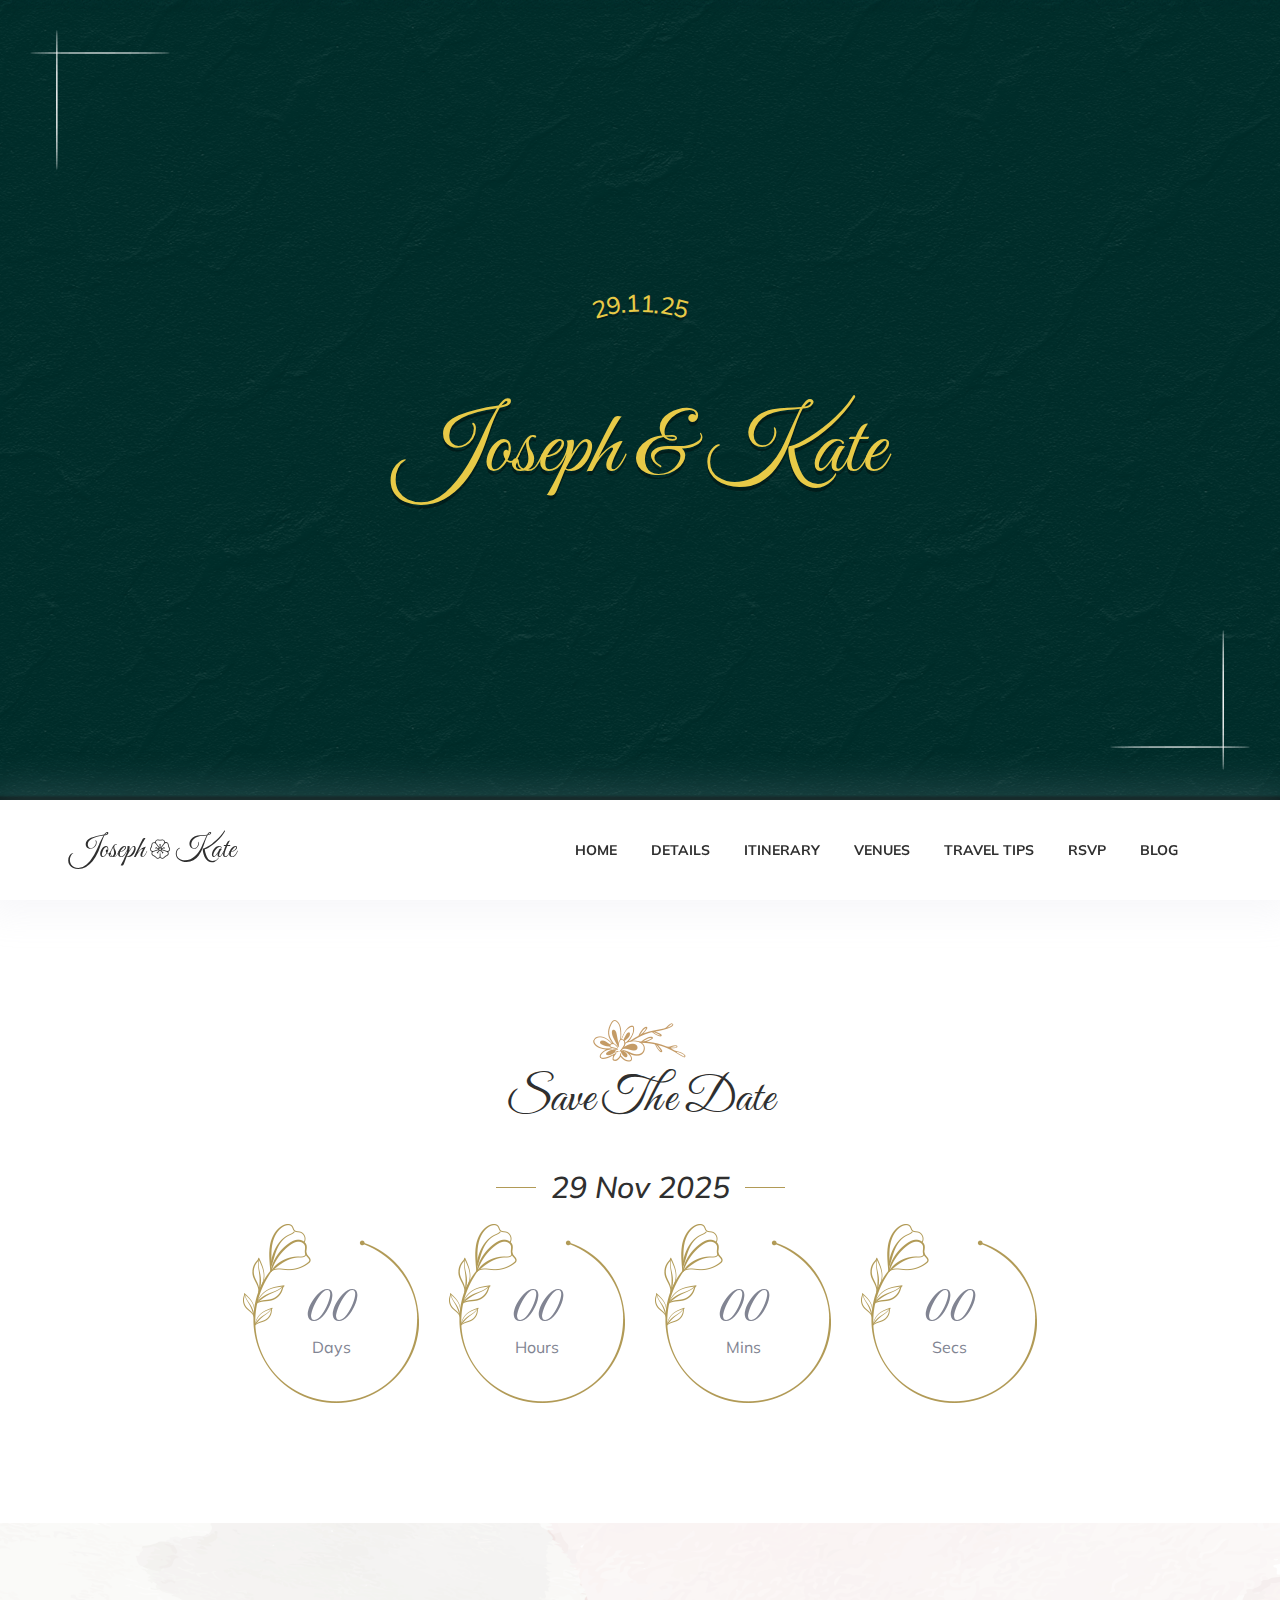
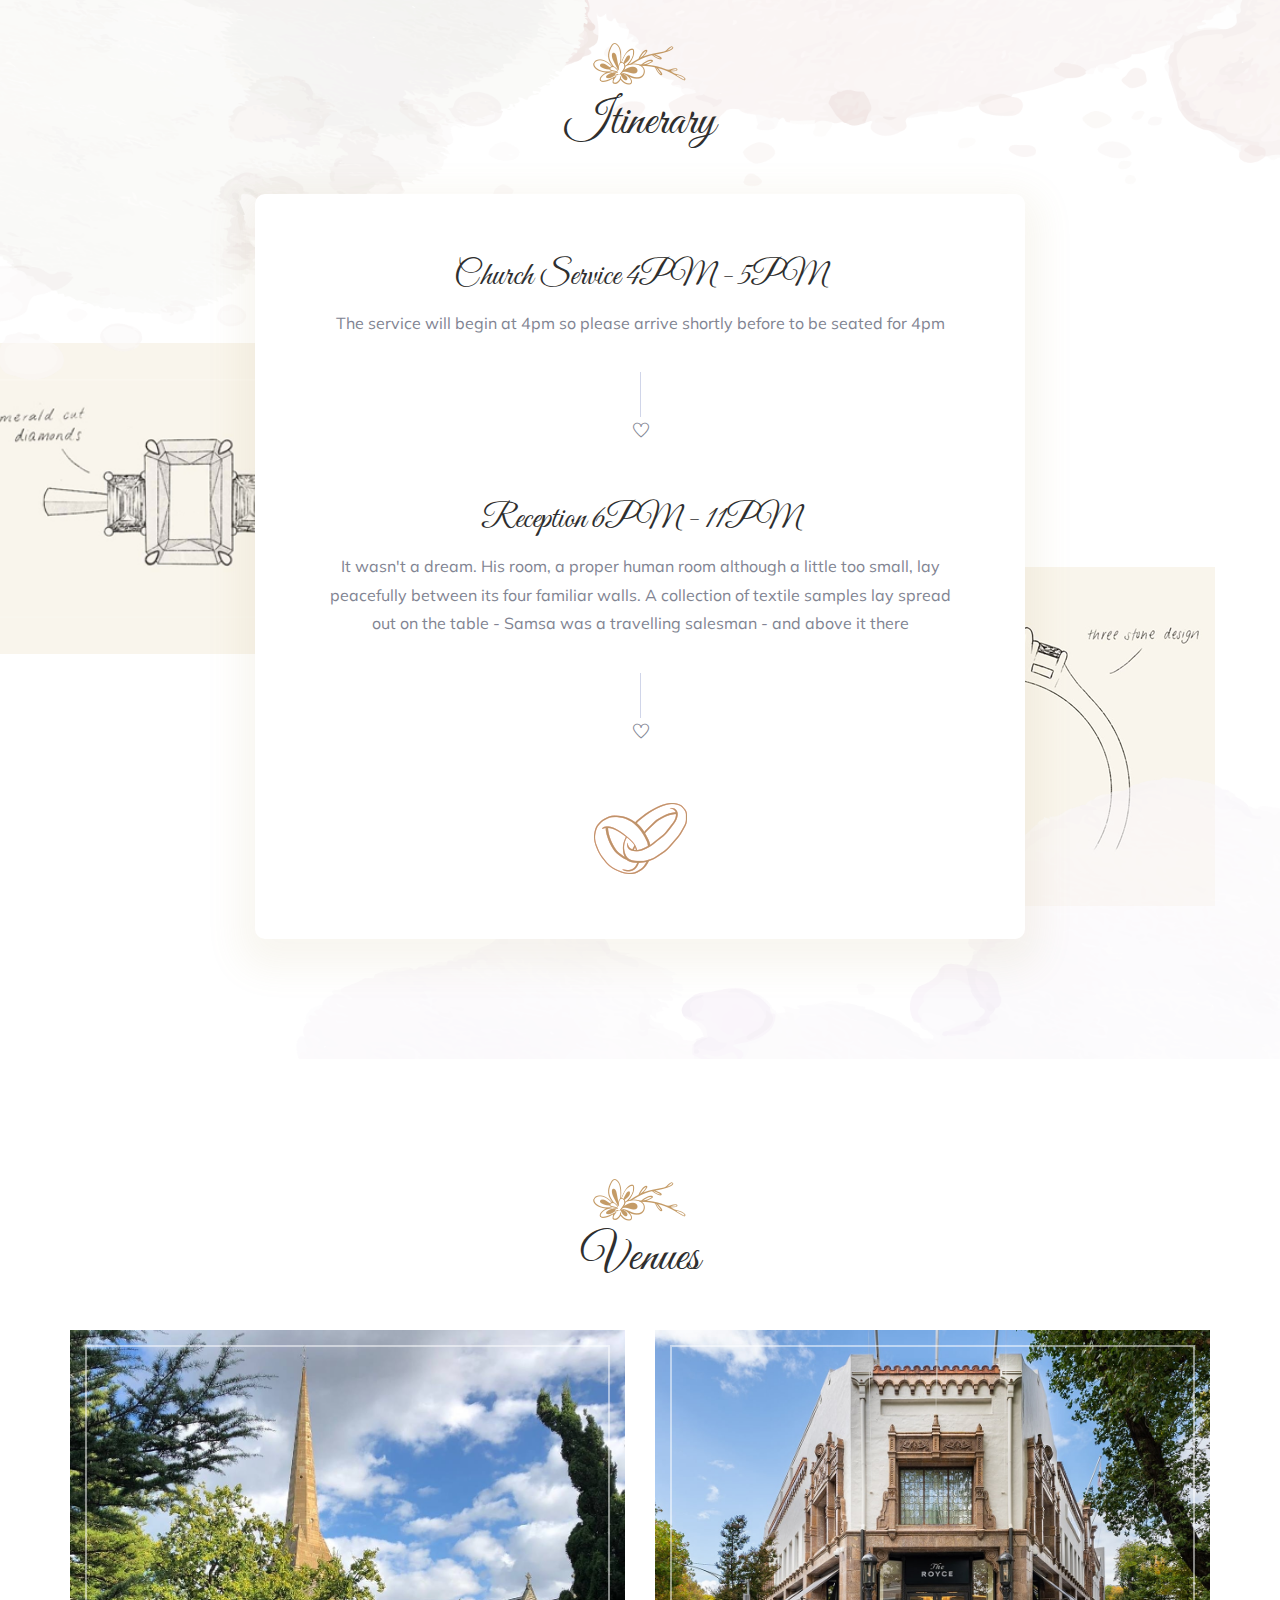
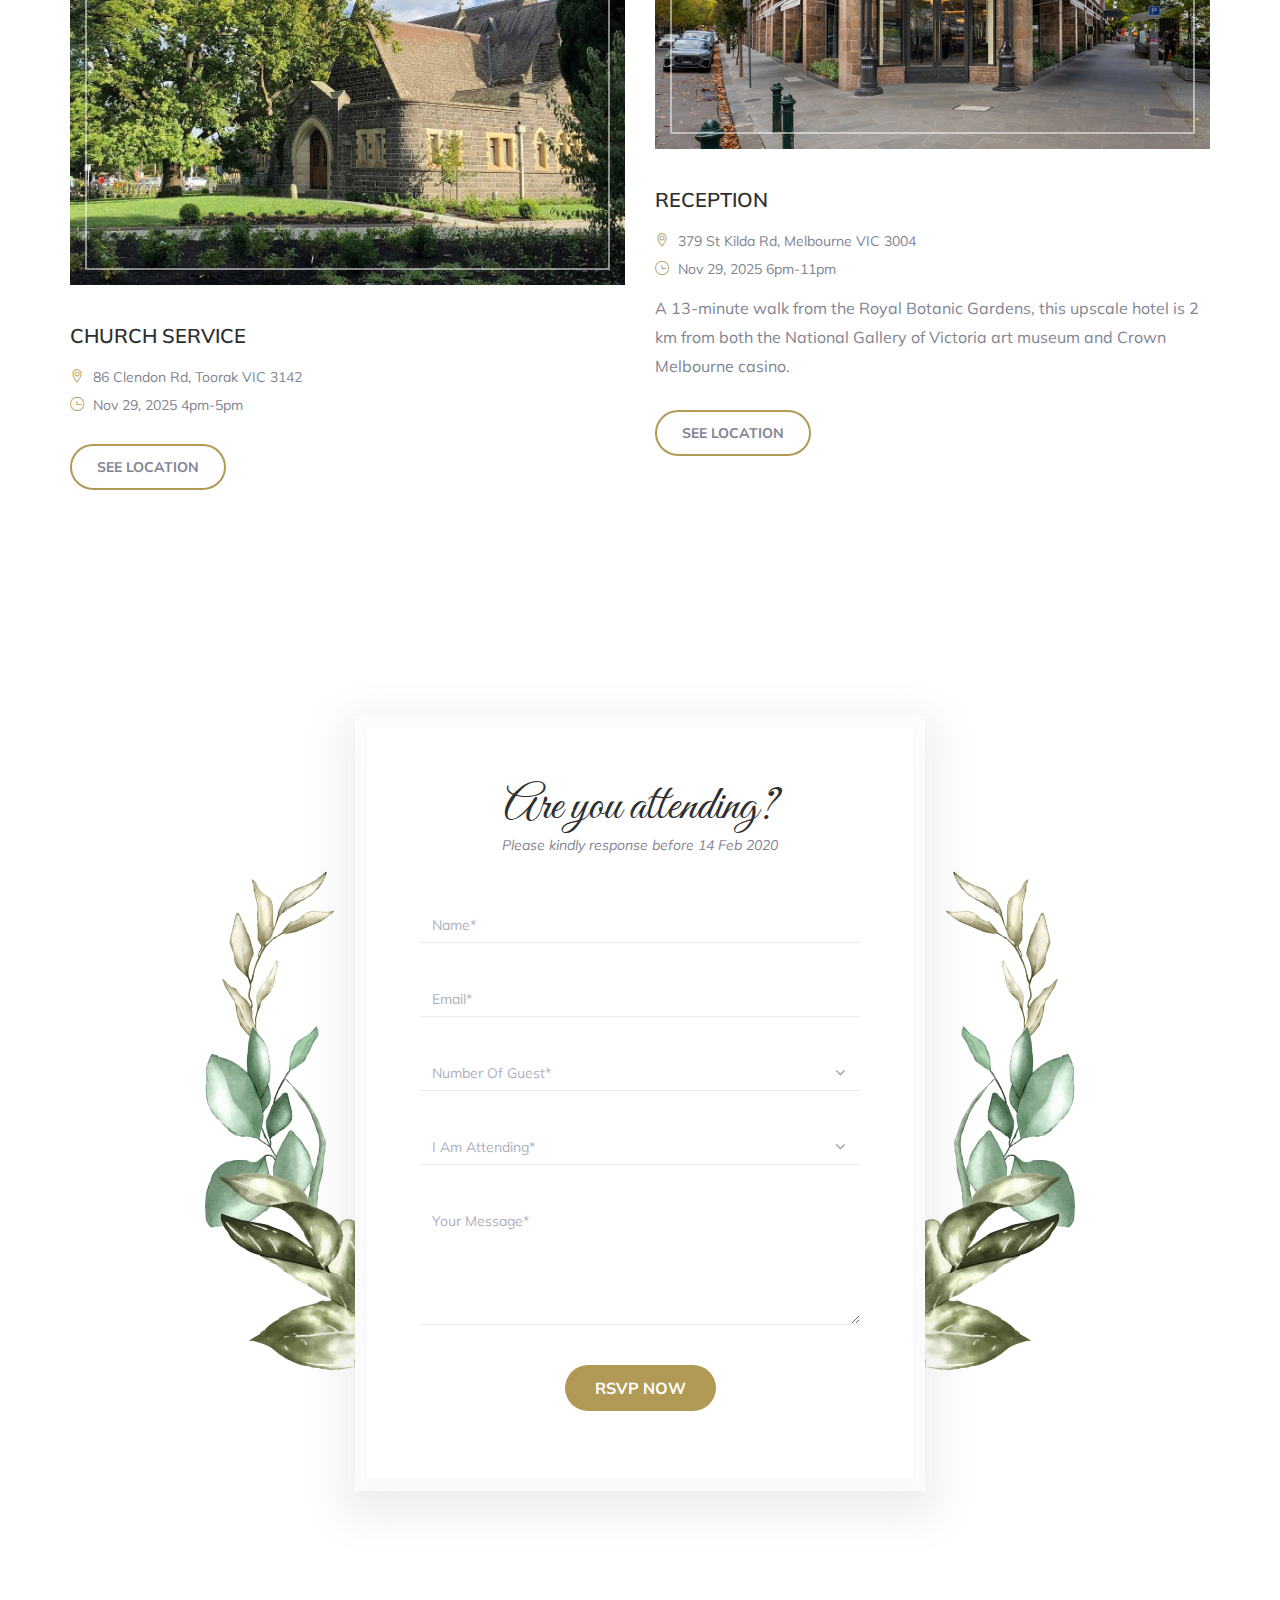
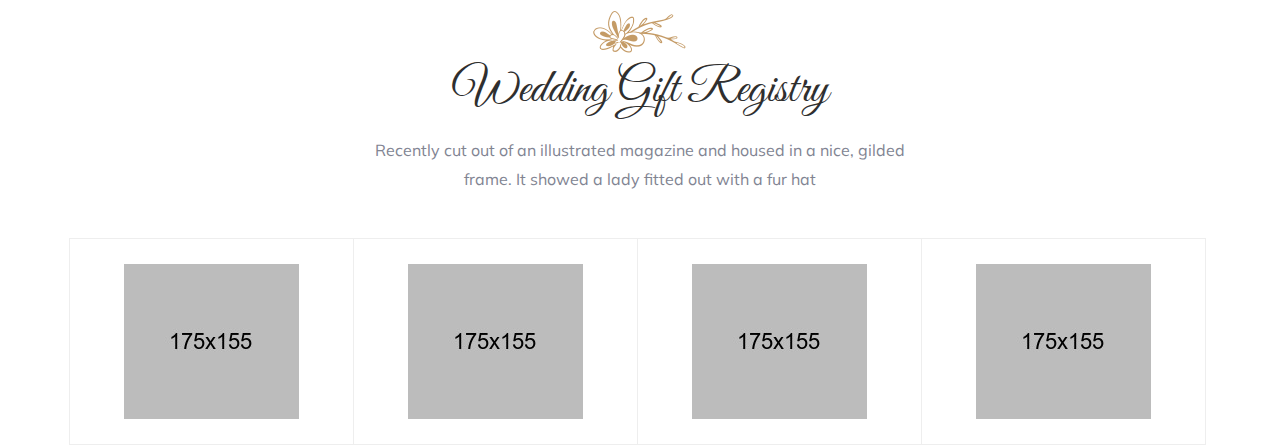
==== index.html @ e6c8830c "first commit" ====
<!DOCTYPE html>
<html lang="en">
<head>
    <meta charset="utf-8">
    <meta http-equiv="X-UA-Compatible" content="IE=edge">
    <meta name="viewport" content="width=device-width, initial-scale=1">
    <meta name="author" content="irstheme">

    <title>Joseph & Kate</title>
    
    <link href="assets/css/themify-icons.css" rel="stylesheet">
    <link href="assets/css/flaticon.css" rel="stylesheet">
    <link href="assets/css/bootstrap.min.css" rel="stylesheet">
    <link href="assets/css/animate.css" rel="stylesheet">
    <link href="assets/css/owl.carousel.css" rel="stylesheet">
    <link href="assets/css/owl.theme.css" rel="stylesheet">
    <link href="assets/css/slick.css" rel="stylesheet">
    <link href="assets/css/slick-theme.css" rel="stylesheet">
    <link href="assets/css/swiper.min.css" rel="stylesheet">
    <link href="assets/css/owl.transitions.css" rel="stylesheet">
    <link href="assets/css/jquery.fancybox.css" rel="stylesheet">
    <link href="assets/css/magnific-popup.css" rel="stylesheet">
    <link href="assets/css/style.css" rel="stylesheet">

    <!-- HTML5 shim and Respond.js for IE8 support of HTML5 elements and media queries -->
    <!--[if lt IE 9]>
    <script src="https://oss.maxcdn.com/html5shiv/3.7.3/html5shiv.min.js"></script>
    <script src="https://oss.maxcdn.com/respond/1.4.2/respond.min.js"></script>
    <![endif]-->

</head>

<body id="home">

    <!-- start page-wrapper -->
    <div class="page-wrapper">

        <!-- start preloader -->
        <div class="preloader">
            <div class="middle">
                <i class="fi flaticon-favorite-heart-button"></i>
                <i class="fi flaticon-favorite-heart-button"></i>
                <i class="fi flaticon-favorite-heart-button"></i>
                <i class="fi flaticon-favorite-heart-button"></i>
            </div>
        </div>
        <!-- end preloader --> 


        <!-- start of hero -->
        <section class="hero-slider hero-static">
            <div class="wedding-announcement">
                <div class="couple-text">
                    <h3 id="curve-text">29.11.25</h3>
                    <h2 class="wow slideInUp couple-name" data-wow-duration="1s">Joseph &amp; Kate</h2>
                </div>
            </div>

            <div class="slide-inner slide-bg-image" data-background="assets/images/slider/splash.png">
            </div> <!-- end slide-inner --> 

            <div id="spirit-header" class="spirit-header">
                <canvas id="spirit-canvas"></canvas>
            </div>
        </section>
        <!-- end of hero slider -->


        <!-- Start header -->
        <header id="header" class="site-header header-style-1">
            <nav class="navigation navbar navbar-default">
                <div class="container">
                    <div class="navbar-header">
                        <button type="button" class="open-btn">
                            <span class="sr-only">Toggle navigation</span>
                            <span class="icon-bar"></span>
                            <span class="icon-bar"></span>
                            <span class="icon-bar"></span>
                        </button>
                        <a class="navbar-brand" href="index.html">Joseph <i class="fi flaticon-spring"></i> Kate</a>
                    </div>
                    <div id="navbar" class="navbar-collapse collapse navbar-right navigation-holder">
                        <button class="close-navbar"><i class="ti-close"></i></button>
                        <ul class="nav navbar-nav">
                            <li class="menu-item-has-children">
                                <a href="javascript:void(0);">Home</a>
                            </li>
                            <li><a href="#couple">Details</a></li>
                            <li><a href="#couple">Itinerary</a></li>
                            <li><a href="#story">Venues</a></li>
                            <li><a href="#events">Travel Tips</a></li>

                            <li><a href="#rsvp">RSVP</a></li>
                            <li class="menu-item-has-children">
                                <a href="javascript:void(0);">Blog</a>
                                <ul class="sub-menu">
                                    <li><a href="blog.html">Blog</a></li>
                                    <li><a href="blog-single.html">Blog Details</a></li>
                                </ul>
                            </li>
                        </ul>
                    </div><!-- end of nav-collapse -->
                </div><!-- end of container -->
            </nav>
        </header>
        <!-- end of header -->


        <!-- start wedding-date -->
        <section class="wedding-date section-padding">
            <div class="container">
                <div class="row">
                    <div class="col col-xs-12">
                        <div class="section-title">
                            <h2>Save the date</h2>
                        </div>
                    </div>
                </div>
                <div class="row">
                    <div class="col col-xs-12">
                        <h3>29 Nov 2025</h3>
                        <div class="clock-grids">
                            <div id="clock"></div>
                        </div>
                    </div>
                </div>
            </div> <!-- end container -->
        </section>
        <!-- end wedding-date -->

        <!-- start love-sotry-section -->
        <section class="love-sotry-section section-padding" id="story">
            <div class="container">
                <div class="row">
                    <div class="col col-xs-12">
                        <div class="section-title">
                            <h2>Itinerary</h2>
                        </div>
                    </div>
                </div>
                <div class="row">
                    <div class="col col-xs-12">
                        <div class="story-grids">
                            <div class="grid">
                                <h3>Church Service 4PM - 5PM</h3>
                                <p>The service will begin at 4pm so please arrive shortly before to be seated for 4pm</p>
                            </div>
                            <div class="grid">
                                <h3>Reception 6PM - 11PM</h3>
                                <p>It wasn't a dream. His room, a proper human room although a little too small, lay peacefully between its four familiar walls. A collection of textile samples lay spread out on the table - Samsa was a travelling salesman - and above it there</p>
                            </div>
                            <img src="assets/images/ring.png" alt>
                        </div>
                    </div>
                </div>
            </div> <!-- end container -->
        </section>
        <!-- end love-sotry-section -->


        <!-- start wedding-location-section -->
        <section class="wedding-location-section section-padding" id="events">
            <div class="container">
                <div class="row">
                    <div class="col col-xs-12">
                        <div class="section-title">
                            <h2>Venues</h2>
                        </div>
                    </div>
                </div>
                <div class="row">
                    <div class="col col-xs-12">
                        <div class="location-grids clearfix">
                            <div class="grid">
                                <div class="img-holder">
                                    <img src="assets/images/church.jpg" alt>
                                </div>
                                <h3>Church Service</h3>
                                <ul>
                                    <li><i class="ti-location-pin"></i> 86 Clendon Rd, Toorak VIC 3142</li>
                                    <li><i class="ti-time"></i> Nov 29, 2025 4pm-5pm</li>
                                </ul>
                                <p></p>
                                <a class="see-location-btn popup-gmaps" href="https://www.google.com/maps/embed?pb=!1m18!1m12!1m3!1d3650.072217139369!2d90.40632831544468!3d23.816030892181896!2m3!1f0!2f0!3f0!3m2!1i1024!2i768!4f13.1!3m3!1m2!1s0x3755c6feb6c1b7b1%3A0x76350c55ebc50c34!2sRadisson%20Blu%20Dhaka%20Water%20Garden!5e0!3m2!1sen!2sbd!4v1566623079021!5m2!1sen!2sbd">
                                    See location <i class="fa fa-angle-right"></i>
                                </a>
                            </div>
                            <div class="grid">
                                <div class="img-holder">
                                    <img src="assets/images/reception.jpg" alt>
                                </div>
                                <h3>Reception</h3>
                                <ul>
                                    <li><i class="ti-location-pin"></i> 379 St Kilda Rd, Melbourne VIC 3004</li>
                                    <li><i class="ti-time"></i> Nov 29, 2025 6pm-11pm</li>
                                </ul>
                                <p>A 13-minute walk from the Royal Botanic Gardens, this upscale hotel is 2 km from both the National Gallery of Victoria art museum and Crown Melbourne casino.
                                </p>
                                <a class="see-location-btn popup-gmaps" href="https://www.google.com/maps/embed?pb=!1m18!1m12!1m3!1d3650.072217139369!2d90.40632831544468!3d23.816030892181896!2m3!1f0!2f0!3f0!3m2!1i1024!2i768!4f13.1!3m3!1m2!1s0x3755c6feb6c1b7b1%3A0x76350c55ebc50c34!2sRadisson%20Blu%20Dhaka%20Water%20Garden!5e0!3m2!1sen!2sbd!4v1566623079021!5m2!1sen!2sbd">
                                    See location <i class="fa fa-angle-right"></i>
                                </a>
                            </div>
                        </div>
                    </div>
                </div>
            </div>
        </section>
        <!-- end wedding-location-section -->

        <!-- start rsvp-section -->
        <section class="rsvp-section section-padding" id="rsvp">
            <div class="container">
                <div class="row">
                    <div class="col col-xs-12">
                        <div class="rspv-form">
                            <h3>Are you attending?</h3>
                            <p>Please kindly response before 14 Feb 2020</p>
                            <div class="left-flower"></div>
                            <div class="right-flower"></div>
                            <form id="rsvp-form" class="clearfix form validate-rsvp-form row" method="post">
                                <div>
                                    <input type="text" name="name" class="form-control" placeholder="Name*">
                                </div>
                                <div>
                                    <input type="email" name="email" class="form-control" placeholder="Email*">
                                </div>
                                <div>
                                    <select class="form-control" name="guest" >
                                        <option disabled selected>Number Of Guest*</option>
                                        <option>1</option>
                                        <option>2</option>
                                        <option>3</option>
                                        <option>4</option>
                                    </select>
                                </div>
                                <div>
                                    <select class="form-control" name="events" >
                                        <option disabled selected>I Am Attending*</option>
                                        <option>Al events</option>
                                        <option>Wedding ceremony</option>
                                        <option>Reception party</option>
                                    </select>
                                </div>
                                <div>
                                    <textarea class="form-control" name="notes" placeholder="Your Message*"></textarea>
                                </div>
                                <div class="submit-btn">
                                    <button type="submit" class="theme-btn">RSVP now</button>
                                    <div id="loader">
                                        <i class="ti-reload"></i>
                                    </div>
                                </div>
                                <div class="success-error-message">
                                    <div id="success">Thank you</div>
                                    <div id="error"> Error occurred while sending email. Please try again later. </div>
                                </div>
                            </form>
                        </div>
                    </div>
                </div>
            </div> <!-- end container -->
        </section>
        <!-- end rsvp-section -->


        <!-- start gift-registry-section -->
        <section class="gift-registry-section section-padding p-t-0">
            <div class="container">
                <div class="row">
                    <div class="col col-lg-6 col-lg-offset-3">
                        <div class="section-title-s2">
                            <h2>Wedding gift registry</h2>
                            <p>Recently cut out of an illustrated magazine and housed in a nice, gilded frame. It showed a lady fitted out with a fur hat</p>
                        </div>
                    </div>
                </div>
                <div class="row">
                    <div class="col col-xs-12">
                        <div class="partner-grids clearfix">
                            <div class="grid">
                                <img src="assets/images/partners/img-1.jpg" alt>
                            </div>
                            <div class="grid">
                                <img src="assets/images/partners/img-2.jpg" alt>
                            </div>
                            <div class="grid">
                                <img src="assets/images/partners/img-3.jpg" alt>
                            </div>
                            <div class="grid">
                                <img src="assets/images/partners/img-4.jpg" alt>
                            </div>
                        </div>
                    </div>
                </div>
            </div> <!-- end contianer -->
        </section>
        <!-- end gift-registry-section -->

    </div>
    <!-- end of page-wrapper -->



    <!-- All JavaScript files
    ================================================== -->
    <script src="assets/js/jquery.min.js"></script>
    <script src="assets/js/bootstrap.min.js"></script>

    <!-- Plugins for this template -->
    <script src="assets/js/jquery-plugin-collection.js"></script>
    <script src="assets/js/jquery.arctext.js"></script>
    <script src="assets/js/spirit.js"></script>

    <!-- Custom script for this template -->
    <script src="assets/js/script.js"></script>
</body>
</html>
---- assets/css/themify-icons.css ----
@font-face {
	font-family: 'themify';
	src:url('../fonts/themify.eot?-fvbane');
	src:url('../fonts/themify.eot?#iefix-fvbane') format('embedded-opentype'),
		url('../fonts/themify.woff?-fvbane') format('woff'),
		url('../fonts/themify.ttf?-fvbane') format('truetype'),
		url('../fonts/themify.svg?-fvbane#themify') format('svg');
	font-weight: normal;
	font-style: normal;
}

[class^="ti-"], [class*=" ti-"] {
	font-family: 'themify';
	speak: none;
	font-style: normal;
	font-weight: normal;
	font-variant: normal;
	text-transform: none;
	line-height: 1;

	/* Better Font Rendering =========== */
	-webkit-font-smoothing: antialiased;
	-moz-osx-font-smoothing: grayscale;
}

.ti-wand:before {
	content: "\e600";
}
.ti-volume:before {
	content: "\e601";
}
.ti-user:before {
	content: "\e602";
}
.ti-unlock:before {
	content: "\e603";
}
.ti-unlink:before {
	content: "\e604";
}
.ti-trash:before {
	content: "\e605";
}
.ti-thought:before {
	content: "\e606";
}
.ti-target:before {
	content: "\e607";
}
.ti-tag:before {
	content: "\e608";
}
.ti-tablet:before {
	content: "\e609";
}
.ti-star:before {
	content: "\e60a";
}
.ti-spray:before {
	content: "\e60b";
}
.ti-signal:before {
	content: "\e60c";
}
.ti-shopping-cart:before {
	content: "\e60d";
}
.ti-shopping-cart-full:before {
	content: "\e60e";
}
.ti-settings:before {
	content: "\e60f";
}
.ti-search:before {
	content: "\e610";
}
.ti-zoom-in:before {
	content: "\e611";
}
.ti-zoom-out:before {
	content: "\e612";
}
.ti-cut:before {
	content: "\e613";
}
.ti-ruler:before {
	content: "\e614";
}
.ti-ruler-pencil:before {
	content: "\e615";
}
.ti-ruler-alt:before {
	content: "\e616";
}
.ti-bookmark:before {
	content: "\e617";
}
.ti-bookmark-alt:before {
	content: "\e618";
}
.ti-reload:before {
	content: "\e619";
}
.ti-plus:before {
	content: "\e61a";
}
.ti-pin:before {
	content: "\e61b";
}
.ti-pencil:before {
	content: "\e61c";
}
.ti-pencil-alt:before {
	content: "\e61d";
}
.ti-paint-roller:before {
	content: "\e61e";
}
.ti-paint-bucket:before {
	content: "\e61f";
}
.ti-na:before {
	content: "\e620";
}
.ti-mobile:before {
	content: "\e621";
}
.ti-minus:before {
	content: "\e622";
}
.ti-medall:before {
	content: "\e623";
}
.ti-medall-alt:before {
	content: "\e624";
}
.ti-marker:before {
	content: "\e625";
}
.ti-marker-alt:before {
	content: "\e626";
}
.ti-arrow-up:before {
	content: "\e627";
}
.ti-arrow-right:before {
	content: "\e628";
}
.ti-arrow-left:before {
	content: "\e629";
}
.ti-arrow-down:before {
	content: "\e62a";
}
.ti-lock:before {
	content: "\e62b";
}
.ti-location-arrow:before {
	content: "\e62c";
}
.ti-link:before {
	content: "\e62d";
}
.ti-layout:before {
	content: "\e62e";
}
.ti-layers:before {
	content: "\e62f";
}
.ti-layers-alt:before {
	content: "\e630";
}
.ti-key:before {
	content: "\e631";
}
.ti-import:before {
	content: "\e632";
}
.ti-image:before {
	content: "\e633";
}
.ti-heart:before {
	content: "\e634";
}
.ti-heart-broken:before {
	content: "\e635";
}
.ti-hand-stop:before {
	content: "\e636";
}
.ti-hand-open:before {
	content: "\e637";
}
.ti-hand-drag:before {
	content: "\e638";
}
.ti-folder:before {
	content: "\e639";
}
.ti-flag:before {
	content: "\e63a";
}
.ti-flag-alt:before {
	content: "\e63b";
}
.ti-flag-alt-2:before {
	content: "\e63c";
}
.ti-eye:before {
	content: "\e63d";
}
.ti-export:before {
	content: "\e63e";
}
.ti-exchange-vertical:before {
	content: "\e63f";
}
.ti-desktop:before {
	content: "\e640";
}
.ti-cup:before {
	content: "\e641";
}
.ti-crown:before {
	content: "\e642";
}
.ti-comments:before {
	content: "\e643";
}
.ti-comment:before {
	content: "\e644";
}
.ti-comment-alt:before {
	content: "\e645";
}
.ti-close:before {
	content: "\e646";
}
.ti-clip:before {
	content: "\e647";
}
.ti-angle-up:before {
	content: "\e648";
}
.ti-angle-right:before {
	content: "\e649";
}
.ti-angle-left:before {
	content: "\e64a";
}
.ti-angle-down:before {
	content: "\e64b";
}
.ti-check:before {
	content: "\e64c";
}
.ti-check-box:before {
	content: "\e64d";
}
.ti-camera:before {
	content: "\e64e";
}
.ti-announcement:before {
	content: "\e64f";
}
.ti-brush:before {
	content: "\e650";
}
.ti-briefcase:before {
	content: "\e651";
}
.ti-bolt:before {
	content: "\e652";
}
.ti-bolt-alt:before {
	content: "\e653";
}
.ti-blackboard:before {
	content: "\e654";
}
.ti-bag:before {
	content: "\e655";
}
.ti-move:before {
	content: "\e656";
}
.ti-arrows-vertical:before {
	content: "\e657";
}
.ti-arrows-horizontal:before {
	content: "\e658";
}
.ti-fullscreen:before {
	content: "\e659";
}
.ti-arrow-top-right:before {
	content: "\e65a";
}
.ti-arrow-top-left:before {
	content: "\e65b";
}
.ti-arrow-circle-up:before {
	content: "\e65c";
}
.ti-arrow-circle-right:before {
	content: "\e65d";
}
.ti-arrow-circle-left:before {
	content: "\e65e";
}
.ti-arrow-circle-down:before {
	content: "\e65f";
}
.ti-angle-double-up:before {
	content: "\e660";
}
.ti-angle-double-right:before {
	content: "\e661";
}
.ti-angle-double-left:before {
	content: "\e662";
}
.ti-angle-double-down:before {
	content: "\e663";
}
.ti-zip:before {
	content: "\e664";
}
.ti-world:before {
	content: "\e665";
}
.ti-wheelchair:before {
	content: "\e666";
}
.ti-view-list:before {
	content: "\e667";
}
.ti-view-list-alt:before {
	content: "\e668";
}
.ti-view-grid:before {
	content: "\e669";
}
.ti-uppercase:before {
	content: "\e66a";
}
.ti-upload:before {
	content: "\e66b";
}
.ti-underline:before {
	content: "\e66c";
}
.ti-truck:before {
	content: "\e66d";
}
.ti-timer:before {
	content: "\e66e";
}
.ti-ticket:before {
	content: "\e66f";
}
.ti-thumb-up:before {
	content: "\e670";
}
.ti-thumb-down:before {
	content: "\e671";
}
.ti-text:before {
	content: "\e672";
}
.ti-stats-up:before {
	content: "\e673";
}
.ti-stats-down:before {
	content: "\e674";
}
.ti-split-v:before {
	content: "\e675";
}
.ti-split-h:before {
	content: "\e676";
}
.ti-smallcap:before {
	content: "\e677";
}
.ti-shine:before {
	content: "\e678";
}
.ti-shift-right:before {
	content: "\e679";
}
.ti-shift-left:before {
	content: "\e67a";
}
.ti-shield:before {
	content: "\e67b";
}
.ti-notepad:before {
	content: "\e67c";
}
.ti-server:before {
	content: "\e67d";
}
.ti-quote-right:before {
	content: "\e67e";
}
.ti-quote-left:before {
	content: "\e67f";
}
.ti-pulse:before {
	content: "\e680";
}
.ti-printer:before {
	content: "\e681";
}
.ti-power-off:before {
	content: "\e682";
}
.ti-plug:before {
	content: "\e683";
}
.ti-pie-chart:before {
	content: "\e684";
}
.ti-paragraph:before {
	content: "\e685";
}
.ti-panel:before {
	content: "\e686";
}
.ti-package:before {
	content: "\e687";
}
.ti-music:before {
	content: "\e688";
}
.ti-music-alt:before {
	content: "\e689";
}
.ti-mouse:before {
	content: "\e68a";
}
.ti-mouse-alt:before {
	content: "\e68b";
}
.ti-money:before {
	content: "\e68c";
}
.ti-microphone:before {
	content: "\e68d";
}
.ti-menu:before {
	content: "\e68e";
}
.ti-menu-alt:before {
	content: "\e68f";
}
.ti-map:before {
	content: "\e690";
}
.ti-map-alt:before {
	content: "\e691";
}
.ti-loop:before {
	content: "\e692";
}
.ti-location-pin:before {
	content: "\e693";
}
.ti-list:before {
	content: "\e694";
}
.ti-light-bulb:before {
	content: "\e695";
}
.ti-Italic:before {
	content: "\e696";
}
.ti-info:before {
	content: "\e697";
}
.ti-infinite:before {
	content: "\e698";
}
.ti-id-badge:before {
	content: "\e699";
}
.ti-hummer:before {
	content: "\e69a";
}
.ti-home:before {
	content: "\e69b";
}
.ti-help:before {
	content: "\e69c";
}
.ti-headphone:before {
	content: "\e69d";
}
.ti-harddrives:before {
	content: "\e69e";
}
.ti-harddrive:before {
	content: "\e69f";
}
.ti-gift:before {
	content: "\e6a0";
}
.ti-game:before {
	content: "\e6a1";
}
.ti-filter:before {
	content: "\e6a2";
}
.ti-files:before {
	content: "\e6a3";
}
.ti-file:before {
	content: "\e6a4";
}
.ti-eraser:before {
	content: "\e6a5";
}
.ti-envelope:before {
	content: "\e6a6";
}
.ti-download:before {
	content: "\e6a7";
}
.ti-direction:before {
	content: "\e6a8";
}
.ti-direction-alt:before {
	content: "\e6a9";
}
.ti-dashboard:before {
	content: "\e6aa";
}
.ti-control-stop:before {
	content: "\e6ab";
}
.ti-control-shuffle:before {
	content: "\e6ac";
}
.ti-control-play:before {
	content: "\e6ad";
}
.ti-control-pause:before {
	content: "\e6ae";
}
.ti-control-forward:before {
	content: "\e6af";
}
.ti-control-backward:before {
	content: "\e6b0";
}
.ti-cloud:before {
	content: "\e6b1";
}
.ti-cloud-up:before {
	content: "\e6b2";
}
.ti-cloud-down:before {
	content: "\e6b3";
}
.ti-clipboard:before {
	content: "\e6b4";
}
.ti-car:before {
	content: "\e6b5";
}
.ti-calendar:before {
	content: "\e6b6";
}
.ti-book:before {
	content: "\e6b7";
}
.ti-bell:before {
	content: "\e6b8";
}
.ti-basketball:before {
	content: "\e6b9";
}
.ti-bar-chart:before {
	content: "\e6ba";
}
.ti-bar-chart-alt:before {
	content: "\e6bb";
}
.ti-back-right:before {
	content: "\e6bc";
}
.ti-back-left:before {
	content: "\e6bd";
}
.ti-arrows-corner:before {
	content: "\e6be";
}
.ti-archive:before {
	content: "\e6bf";
}
.ti-anchor:before {
	content: "\e6c0";
}
.ti-align-right:before {
	content: "\e6c1";
}
.ti-align-left:before {
	content: "\e6c2";
}
.ti-align-justify:before {
	content: "\e6c3";
}
.ti-align-center:before {
	content: "\e6c4";
}
.ti-alert:before {
	content: "\e6c5";
}
.ti-alarm-clock:before {
	content: "\e6c6";
}
.ti-agenda:before {
	content: "\e6c7";
}
.ti-write:before {
	content: "\e6c8";
}
.ti-window:before {
	content: "\e6c9";
}
.ti-widgetized:before {
	content: "\e6ca";
}
.ti-widget:before {
	content: "\e6cb";
}
.ti-widget-alt:before {
	content: "\e6cc";
}
.ti-wallet:before {
	content: "\e6cd";
}
.ti-video-clapper:before {
	content: "\e6ce";
}
.ti-video-camera:before {
	content: "\e6cf";
}
.ti-vector:before {
	content: "\e6d0";
}
.ti-themify-logo:before {
	content: "\e6d1";
}
.ti-themify-favicon:before {
	content: "\e6d2";
}
.ti-themify-favicon-alt:before {
	content: "\e6d3";
}
.ti-support:before {
	content: "\e6d4";
}
.ti-stamp:before {
	content: "\e6d5";
}
.ti-split-v-alt:before {
	content: "\e6d6";
}
.ti-slice:before {
	content: "\e6d7";
}
.ti-shortcode:before {
	content: "\e6d8";
}
.ti-shift-right-alt:before {
	content: "\e6d9";
}
.ti-shift-left-alt:before {
	content: "\e6da";
}
.ti-ruler-alt-2:before {
	content: "\e6db";
}
.ti-receipt:before {
	content: "\e6dc";
}
.ti-pin2:before {
	content: "\e6dd";
}
.ti-pin-alt:before {
	content: "\e6de";
}
.ti-pencil-alt2:before {
	content: "\e6df";
}
.ti-palette:before {
	content: "\e6e0";
}
.ti-more:before {
	content: "\e6e1";
}
.ti-more-alt:before {
	content: "\e6e2";
}
.ti-microphone-alt:before {
	content: "\e6e3";
}
.ti-magnet:before {
	content: "\e6e4";
}
.ti-line-double:before {
	content: "\e6e5";
}
.ti-line-dotted:before {
	content: "\e6e6";
}
.ti-line-dashed:before {
	content: "\e6e7";
}
.ti-layout-width-full:before {
	content: "\e6e8";
}
.ti-layout-width-default:before {
	content: "\e6e9";
}
.ti-layout-width-default-alt:before {
	content: "\e6ea";
}
.ti-layout-tab:before {
	content: "\e6eb";
}
.ti-layout-tab-window:before {
	content: "\e6ec";
}
.ti-layout-tab-v:before {
	content: "\e6ed";
}
.ti-layout-tab-min:before {
	content: "\e6ee";
}
.ti-layout-slider:before {
	content: "\e6ef";
}
.ti-layout-slider-alt:before {
	content: "\e6f0";
}
.ti-layout-sidebar-right:before {
	content: "\e6f1";
}
.ti-layout-sidebar-none:before {
	content: "\e6f2";
}
.ti-layout-sidebar-left:before {
	content: "\e6f3";
}
.ti-layout-placeholder:before {
	content: "\e6f4";
}
.ti-layout-menu:before {
	content: "\e6f5";
}
.ti-layout-menu-v:before {
	content: "\e6f6";
}
.ti-layout-menu-separated:before {
	content: "\e6f7";
}
.ti-layout-menu-full:before {
	content: "\e6f8";
}
.ti-layout-media-right-alt:before {
	content: "\e6f9";
}
.ti-layout-media-right:before {
	content: "\e6fa";
}
.ti-layout-media-overlay:before {
	content: "\e6fb";
}
.ti-layout-media-overlay-alt:before {
	content: "\e6fc";
}
.ti-layout-media-overlay-alt-2:before {
	content: "\e6fd";
}
.ti-layout-media-left-alt:before {
	content: "\e6fe";
}
.ti-layout-media-left:before {
	content: "\e6ff";
}
.ti-layout-media-center-alt:before {
	content: "\e700";
}
.ti-layout-media-center:before {
	content: "\e701";
}
.ti-layout-list-thumb:before {
	content: "\e702";
}
.ti-layout-list-thumb-alt:before {
	content: "\e703";
}
.ti-layout-list-post:before {
	content: "\e704";
}
.ti-layout-list-large-image:before {
	content: "\e705";
}
.ti-layout-line-solid:before {
	content: "\e706";
}
.ti-layout-grid4:before {
	content: "\e707";
}
.ti-layout-grid3:before {
	content: "\e708";
}
.ti-layout-grid2:before {
	content: "\e709";
}
.ti-layout-grid2-thumb:before {
	content: "\e70a";
}
.ti-layout-cta-right:before {
	content: "\e70b";
}
.ti-layout-cta-left:before {
	content: "\e70c";
}
.ti-layout-cta-center:before {
	content: "\e70d";
}
.ti-layout-cta-btn-right:before {
	content: "\e70e";
}
.ti-layout-cta-btn-left:before {
	content: "\e70f";
}
.ti-layout-column4:before {
	content: "\e710";
}
.ti-layout-column3:before {
	content: "\e711";
}
.ti-layout-column2:before {
	content: "\e712";
}
.ti-layout-accordion-separated:before {
	content: "\e713";
}
.ti-layout-accordion-merged:before {
	content: "\e714";
}
.ti-layout-accordion-list:before {
	content: "\e715";
}
.ti-ink-pen:before {
	content: "\e716";
}
.ti-info-alt:before {
	content: "\e717";
}
.ti-help-alt:before {
	content: "\e718";
}
.ti-headphone-alt:before {
	content: "\e719";
}
.ti-hand-point-up:before {
	content: "\e71a";
}
.ti-hand-point-right:before {
	content: "\e71b";
}
.ti-hand-point-left:before {
	content: "\e71c";
}
.ti-hand-point-down:before {
	content: "\e71d";
}
.ti-gallery:before {
	content: "\e71e";
}
.ti-face-smile:before {
	content: "\e71f";
}
.ti-face-sad:before {
	content: "\e720";
}
.ti-credit-card:before {
	content: "\e721";
}
.ti-control-skip-forward:before {
	content: "\e722";
}
.ti-control-skip-backward:before {
	content: "\e723";
}
.ti-control-record:before {
	content: "\e724";
}
.ti-control-eject:before {
	content: "\e725";
}
.ti-comments-smiley:before {
	content: "\e726";
}
.ti-brush-alt:before {
	content: "\e727";
}
.ti-youtube:before {
	content: "\e728";
}
.ti-vimeo:before {
	content: "\e729";
}
.ti-twitter:before {
	content: "\e72a";
}
.ti-time:before {
	content: "\e72b";
}
.ti-tumblr:before {
	content: "\e72c";
}
.ti-skype:before {
	content: "\e72d";
}
.ti-share:before {
	content: "\e72e";
}
.ti-share-alt:before {
	content: "\e72f";
}
.ti-rocket:before {
	content: "\e730";
}
.ti-pinterest:before {
	content: "\e731";
}
.ti-new-window:before {
	content: "\e732";
}
.ti-microsoft:before {
	content: "\e733";
}
.ti-list-ol:before {
	content: "\e734";
}
.ti-linkedin:before {
	content: "\e735";
}
.ti-layout-sidebar-2:before {
	content: "\e736";
}
.ti-layout-grid4-alt:before {
	content: "\e737";
}
.ti-layout-grid3-alt:before {
	content: "\e738";
}
.ti-layout-grid2-alt:before {
	content: "\e739";
}
.ti-layout-column4-alt:before {
	content: "\e73a";
}
.ti-layout-column3-alt:before {
	content: "\e73b";
}
.ti-layout-column2-alt:before {
	content: "\e73c";
}
.ti-instagram:before {
	content: "\e73d";
}
.ti-google:before {
	content: "\e73e";
}
.ti-github:before {
	content: "\e73f";
}
.ti-flickr:before {
	content: "\e740";
}
.ti-facebook:before {
	content: "\e741";
}
.ti-dropbox:before {
	content: "\e742";
}
.ti-dribbble:before {
	content: "\e743";
}
.ti-apple:before {
	content: "\e744";
}
.ti-android:before {
	content: "\e745";
}
.ti-save:before {
	content: "\e746";
}
.ti-save-alt:before {
	content: "\e747";
}
.ti-yahoo:before {
	content: "\e748";
}
.ti-wordpress:before {
	content: "\e749";
}
.ti-vimeo-alt:before {
	content: "\e74a";
}
.ti-twitter-alt:before {
	content: "\e74b";
}
.ti-tumblr-alt:before {
	content: "\e74c";
}
.ti-trello:before {
	content: "\e74d";
}
.ti-stack-overflow:before {
	content: "\e74e";
}
.ti-soundcloud:before {
	content: "\e74f";
}
.ti-sharethis:before {
	content: "\e750";
}
.ti-sharethis-alt:before {
	content: "\e751";
}
.ti-reddit:before {
	content: "\e752";
}
.ti-pinterest-alt:before {
	content: "\e753";
}
.ti-microsoft-alt:before {
	content: "\e754";
}
.ti-linux:before {
	content: "\e755";
}
.ti-jsfiddle:before {
	content: "\e756";
}
.ti-joomla:before {
	content: "\e757";
}
.ti-html5:before {
	content: "\e758";
}
.ti-flickr-alt:before {
	content: "\e759";
}
.ti-email:before {
	content: "\e75a";
}
.ti-drupal:before {
	content: "\e75b";
}
.ti-dropbox-alt:before {
	content: "\e75c";
}
.ti-css3:before {
	content: "\e75d";
}
.ti-rss:before {
	content: "\e75e";
}
.ti-rss-alt:before {
	content: "\e75f";
}
---- assets/css/flaticon.css ----
/*
  	Flaticon icon font: Flaticon
  	Creation date: 29/08/2019 08:00
  	*/

@font-face {
  font-family: "Flaticon";
  src: url("../fonts/Flaticon.eot");
  src: url("../fonts/Flaticon.eot?#iefix") format("embedded-opentype"),
       url("../fonts/Flaticon.woff2") format("woff2"),
       url("../fonts/Flaticon.woff") format("woff"),
       url("../fonts/Flaticon.ttf") format("truetype"),
       url("../fonts/Flaticon.svg#Flaticon") format("svg");
  font-weight: normal;
  font-style: normal;
}

@media screen and (-webkit-min-device-pixel-ratio:0) {
  @font-face {
    font-family: "Flaticon";
    src: url("../fonts/Flaticon.svg#Flaticon") format("svg");
  }
}

[class^="flaticon-"]:before, [class*=" flaticon-"]:before,
[class^="flaticon-"]:after, [class*=" flaticon-"]:after {   
  font-family: Flaticon;
        font-size: 20px;
font-style: normal;
margin-left: 20px;
}

.flaticon-play-button:before { content: "\f100"; }
.flaticon-play-button-1:before { content: "\f101"; }
.flaticon-play-button-2:before { content: "\f102"; }
.flaticon-back:before { content: "\f103"; }
.flaticon-next:before { content: "\f104"; }
.flaticon-right-quote:before { content: "\f105"; }
.flaticon-left-quote:before { content: "\f106"; }
.flaticon-rose:before { content: "\f107"; }
.flaticon-flower:before { content: "\f108"; }
.flaticon-spring:before { content: "\f109"; }
.flaticon-favorite-heart-button:before { content: "\f10a"; }
---- assets/css/style.css ----
/*------------------------------------------------------------------
[Master Stylesheet]
Theme Name:     Pretty - HTML Responsive Wedding Template
Version:        1.0.0
Author:         themexshaper
URL:            http://themeforest.net/user/themexshaper
-------------------------------------------------------------------*/
/*--------------------------------------------------------------
>>> TABLE OF CONTENTS:
----------------------------------------------------------------
#0.1	Theme Reset Style
#0.2	Global Elements
#0.3	header
#0.4	hero-slider
#0.5	footer
#0.6	wedding-date
#0.7	couple-section
#0.8	love-sotry-section
#0.9	wedding-location-section
#1.0	wishes-section
#1.1	groomsmen-bridesmaid
#1.2	gallery-section
#1.3	rsvp-section
#1.4	gift-registry-section 


--------------------------------------------------------------
	blog page
--------------------------------------------------------------
#2.1	blog-pg-section


--------------------------------------------------------------
	#blog single page
--------------------------------------------------------------
#2.1	blog-single-section



----------------------------------------------------------------*/
/*---------------------------
	Fonts
----------------------------*/
@import url("https://fonts.googleapis.com/css?family=Great+Vibes|Muli:400,400i,600,700&display=swap");
/*--------------------------------------------------------------
#0.1    Theme Reset Style
--------------------------------------------------------------*/
html {
  font-size: 16px;
}

body {
  font-family: "Muli", sans-serif;
  background-color: #fff;
  font-size: 16px;
  font-size: 1rem;
  color: #818492;
  -webkit-font-smoothing: antialiased;
  overflow-x: hidden;
}

@media (max-width: 767px) {
  body {
    font-size: 14px;
  }
}

p {
  color: #818492;
  line-height: 1.8em;
}

h1,
h2,
h3,
h4,
h5,
h6 {
  color: #2f2f2f;
}

ul {
  padding-left: 0;
  margin: 0;
}

a {
  text-decoration: none;
  -webkit-transition: all 0.2s;
  -moz-transition: all 0.2s;
  -o-transition: all 0.2s;
  -ms-transition: all 0.2s;
  transition: all 0.2s;
}

a:hover {
  text-decoration: none;
}

img {
  max-width: 100%;
}

/*--------------------------------------------------------------
#0.2    Global Elements
--------------------------------------------------------------*/
.page-wrapper {
  position: relative;
  overflow: hidden;
}

.wow {
  visibility: hidden;
}

.fi:before {
  margin: 0;
}

.section-padding {
  padding: 120px 0;
}

@media (max-width: 991px) {
  .section-padding {
    padding: 90px 0;
  }
}

@media (max-width: 767px) {
  .section-padding {
    padding: 80px 0;
  }
}

.p-t-0 {
  padding-top: 0;
}

/*** validate rsvp form ***/
.validate-rsvp-form .success-error-message {
  margin: 15px 0 0;
}

.validate-rsvp-form label.error {
  color: red;
  margin: 5px 0 0 0;
}

.validate-rsvp-form #loader {
  display: none;
  margin-top: 10px;
}

.validate-rsvp-form #loader i {
  font-size: 30px;
  font-size: 1.875rem;
  color: #b19a56;
  display: inline-block;
  -webkit-animation: rotating linear 2s infinite;
  animation: rotating linear 2s infinite;
}

.validate-rsvp-form #success,
.validate-rsvp-form #error {
  width: 100%;
  color: #fff;
  padding: 5px 10px;
  font-size: 16px;
  text-align: center;
  display: none;
}

@media (max-width: 767px) {
  .validate-rsvp-form #success,
  .validate-rsvp-form #error {
    font-size: 15px;
  }
}

.validate-rsvp-form #success {
  background-color: green;
  margin-bottom: 5px;
}

.validate-rsvp-form #error {
  background-color: red;
}

@-webkit-keyframes rotating {
  from {
    -webkit-transform: rotate(0deg);
    transform: rotate(0deg);
  }
  to {
    -webkit-transform: rotate(360deg);
    transform: rotate(360deg);
  }
}

@keyframes rotating {
  from {
    -webkit-transform: rotate(0deg);
    transform: rotate(0deg);
  }
  to {
    -webkit-transform: rotate(360deg);
    transform: rotate(360deg);
  }
}

.rotating {
  -webkit-animation: rotating 5s alternate infinite;
  animation: rotating 5s alternate infinite;
}

.video-player {
  width: 100%;
  height: 100%;
  position: absolute;
  left: 0;
  top: 0;
  z-index: 100;
}

.spirit-header {
  position: relative;
  z-index: 100;
}

.ripple {
  width: 100%;
  height: 100%;
  position: absolute;
  left: 0;
  top: 0;
  z-index: 100;
}

/** for popup image ***/
.mfp-wrap {
  background-color: rgba(0, 0, 0, 0.9);
  z-index: 99999;
}

.mfp-with-zoom .mfp-container,
.mfp-with-zoom.mfp-bg {
  opacity: 0;
  -webkit-backface-visibility: hidden;
  -webkit-transition: all 0.3s ease-out;
  -moz-transition: all 0.3s ease-out;
  -o-transition: all 0.3s ease-out;
  transition: all 0.3s ease-out;
}

.mfp-with-zoom.mfp-ready .mfp-container {
  opacity: 1;
}

.mfp-with-zoom.mfp-ready.mfp-bg {
  opacity: 0.8;
}

.mfp-with-zoom.mfp-removing .mfp-container,
.mfp-with-zoom.mfp-removing.mfp-bg {
  opacity: 0;
}

/*** for fancybox video ***/
.fancybox-overlay {
  background: rgba(0, 0, 0, 0.9);
  z-index: 9999 !important;
}

.fancybox-wrap {
  z-index: 99999 !important;
}

.section-title, .section-title-s2 {
  text-align: center;
  margin-bottom: 45px;
}

@media (max-width: 767px) {
  .section-title, .section-title-s2 {
    margin-bottom: 40px;
  }
}

.section-title h2, .section-title-s2 h2 {
  font-family: "Great Vibes", cursive;
  font-size: 48px;
  font-size: 3rem;
  color: #2f2f2f;
  margin: 0;
  padding-top: 1.1em;
  text-transform: capitalize;
  position: relative;
}

@media (max-width: 991px) {
  .section-title h2, .section-title-s2 h2 {
    font-size: 40px;
    font-size: 2.5rem;
  }
}

@media (max-width: 767px) {
  .section-title h2, .section-title-s2 h2 {
    font-size: 36px;
    font-size: 2.25rem;
  }
}

.section-title h2:before, .section-title-s2 h2:before {
  content: "";
  background: url("../images/sec-title-flower.png") center center/cover no-repeat local;
  position: absolute;
  left: calc(50% - 47px);
  top: 0;
  width: 93px;
  height: 42px;
}

.section-title-s2 h2 {
  margin-bottom: 0.4em;
}

.section-title-s2 p {
  margin-bottom: 0;
}

.see-location-btn {
  font-size: 14px;
  font-size: 0.875rem;
  font-weight: bold;
  padding: 12px 25px;
  border: 2px solid #b19a56;
  color: #818492;
  border-radius: 60px;
  text-transform: uppercase;
}

@media (max-width: 991px) {
  .see-location-btn {
    padding: 8px 15px;
    font-size: 12px;
    text-transform: capitalize;
  }
}

.see-location-btn:hover {
  background-color: #b19a56;
  color: #fff;
}

.theme-btn {
  background-color: #b19a56;
  color: #fff;
  font-weight: bold;
  padding: 12px 30px;
  border: 0;
  outline: 0;
  display: inline-block;
  border-radius: 50px;
  -webkit-transition: all 0.3s;
  -moz-transition: all 0.3s;
  -o-transition: all 0.3s;
  -ms-transition: all 0.3s;
  transition: all 0.3s;
  text-transform: uppercase;
}

.theme-btn:hover {
  background-color: #917d43;
}

@media (max-width: 767px) {
  .theme-btn {
    font-size: 14px;
  }
}

.form input,
.form textarea,
.form select {
  border-color: #bfbfbf;
  border-radius: 0;
  outline: 0;
  -webkit-box-shadow: none;
  box-shadow: none;
  color: #595959;
}

.form input:focus,
.form textarea:focus,
.form select:focus {
  border-color: #b19a56;
  -webkit-box-shadow: 0 0 5px 0 #c1af79;
  -moz-box-shadow: 0 0 5px 0 #c1af79;
  -o-box-shadow: 0 0 5px 0 #c1af79;
  -ms-box-shadow: 0 0 5px 0 #c1af79;
  box-shadow: 0 0 5px 0 #c1af79;
}

.form ::-webkit-input-placeholder {
  font-style: 14px;
  font-style: italic;
  color: #595959;
}

.form :-moz-placeholder {
  font-style: 14px;
  font-style: italic;
  color: #595959;
}

.form ::-moz-placeholder {
  font-style: 14px;
  font-style: italic;
  color: #595959;
}

.form :-ms-input-placeholder {
  font-style: 14px;
  font-style: italic;
  color: #595959;
}

.form select {
  font-style: italic;
  background: url(../images/select-icon.png) no-repeat calc(100% - 15px) center;
  display: inline-block;
  -webkit-appearance: none;
  -moz-appearance: none;
  -ms-appearance: none;
  appearance: none;
  cursor: pointer;
}

.form select::-ms-expand {
  /* for IE 11 */
  display: none;
}

/******************************
	#page title
******************************/
.page-title {
  background: url("../images/page-title.jpg") center center/cover no-repeat local;
  width: 100%;
  height: 430px;
  position: relative;
  text-align: center;
}

@media (max-width: 991px) {
  .page-title {
    height: 300px;
  }
}

.page-title:before {
  content: "";
  background-color: rgba(0, 0, 0, 0.4);
  width: 100%;
  height: 100%;
  position: absolute;
  left: 0;
  top: 0;
}

.page-title .container {
  height: 100%;
  display: table;
}

.page-title .container > .row {
  vertical-align: middle;
  display: table-cell;
}

.page-title h2 {
  font-size: 50px;
  font-size: 3.125rem;
  font-weight: bold;
  color: #fff;
  margin: 0 0 0.30em;
  text-transform: capitalize;
}

@media (max-width: 991px) {
  .page-title h2 {
    font-size: 45px;
    font-size: 2.8125rem;
  }
}

@media (max-width: 767px) {
  .page-title h2 {
    font-size: 40px;
    font-size: 2.5rem;
  }
}

.preloader {
  background: #fff;
  width: 100%;
  height: 100%;
  position: fixed;
  z-index: 99999;
}

.preloader .middle {
  position: absolute;
  left: 50%;
  top: 50%;
  -webkit-transform: translate(-50%, -50%);
  -moz-transform: translate(-50%, -50%);
  -o-transform: translate(-50%, -50%);
  -ms-transform: translate(-50%, -50%);
  transform: translate(-50%, -50%);
}

.preloader .middle .fi {
  float: left;
  margin-right: 8px;
}

.preloader .middle .fi:last-child {
  margin-right: 0;
}

.preloader .middle .fi:before {
  color: #b19a56;
  font-size: 22px;
}

.preloader .middle i:first-child {
  -webkit-animation: preloaderAnimation 0.6s infinite alternate;
  animation: preloaderAnimation 0.6s infinite alternate;
}

.preloader .middle i:nth-child(2) {
  -webkit-animation: preloaderAnimation 0.6s 0.3s infinite alternate;
  animation: preloaderAnimation 0.6s 0.3s infinite alternate;
}

.preloader .middle i:nth-child(3) {
  -webkit-animation: preloaderAnimation 0.6s 0.6s infinite alternate;
  animation: preloaderAnimation 0.6s 0.6s infinite alternate;
}

.preloader .middle i:last-child {
  -webkit-animation: preloaderAnimation 0.6s 0.9s infinite alternate;
  animation: preloaderAnimation 0.6s 0.9s infinite alternate;
}

@-webkit-keyframes preloaderAnimation {
  from {
    opacity: 1;
  }
  to {
    opacity: 0.3;
  }
}

@keyframes preloaderAnimation {
  from {
    opacity: 1;
  }
  to {
    opacity: 0.3;
  }
}

/*------------------------------------
	blog sidebar
------------------------------------*/
.blog-sidebar {
  /*** search-widget ***/
  /*** about-widget ***/
  /*** category-widget ***/
  /*** recent-post-widget ***/
  /*** tag-widget ***/
}

@media screen and (min-width: 992px) {
  .blog-sidebar {
    padding-left: 45px;
  }
}

@media (max-width: 991px) {
  .blog-sidebar {
    margin-top: 80px;
    max-width: 400px;
  }
}

@media (max-width: 767px) {
  .blog-sidebar {
    margin-top: 60px;
    max-width: 400px;
  }
}

.blog-sidebar .widget {
  padding: 35px 28px;
  border-radius: 5px;
  border: 2px solid #f7f5ee;
}

.blog-sidebar .widget h3 {
  font-size: 18px;
  font-size: 1.125rem;
  font-weight: bold;
  margin: 0 0 1.3em;
  position: relative;
  text-transform: capitalize;
}

.blog-sidebar > .widget + .widget {
  margin-top: 65px;
}

.blog-sidebar .search-widget form div {
  position: relative;
}

.blog-sidebar .search-widget input {
  background-color: rgba(177, 154, 86, 0.05);
  height: 50px;
  font-size: 16px;
  font-size: 1rem;
  padding: 6px 50px 6px 20px;
  border: 0;
  border-radius: 5px;
  -webkit-box-shadow: none;
  box-shadow: none;
  -webkit-transition: all 0.3s;
  -moz-transition: all 0.3s;
  -o-transition: all 0.3s;
  -ms-transition: all 0.3s;
  transition: all 0.3s;
}

.blog-sidebar .search-widget input:focus {
  background-color: rgba(177, 154, 86, 0.1);
}

.blog-sidebar .search-widget form button {
  background: transparent;
  font-size: 20px;
  font-size: 1.25rem;
  color: #b19a56;
  border: 0;
  outline: 0;
  position: absolute;
  right: 10px;
  top: 55%;
  -webkit-transform: translateY(-50%);
  -moz-transform: translateY(-50%);
  -o-transform: translateY(-50%);
  -ms-transform: translateY(-50%);
  transform: translateY(-50%);
}

.blog-sidebar .about-widget {
  text-align: center;
}

.blog-sidebar .about-widget .img-holder {
  margin-bottom: 25px;
}

.blog-sidebar .about-widget .img-holder img {
  border-radius: 50%;
}

.blog-sidebar .about-widget p {
  font-size: 15px;
  font-size: 0.9375rem;
  margin-bottom: 1.2em;
}

.blog-sidebar .about-widget a {
  font-size: 14px;
  font-size: 0.875rem;
  color: #2f2f2f;
  text-decoration: underline;
}

.blog-sidebar .about-widget a:hover {
  color: #b19a56;
}

.blog-sidebar .category-widget ul {
  list-style: none;
}

.blog-sidebar .category-widget ul li {
  font-size: 15px;
  font-size: 0.9375rem;
  position: relative;
}

@media (max-width: 767px) {
  .blog-sidebar .category-widget ul li {
    font-size: 14px;
    font-size: 0.875rem;
  }
}

.blog-sidebar .category-widget ul li span {
  position: absolute;
  right: 0;
}

.blog-sidebar .category-widget ul > li + li {
  margin-top: 12px;
  padding-top: 12px;
  border-top: 1px solid #f7f3f3;
}

.blog-sidebar .category-widget ul a {
  display: block;
  color: #818492;
}

.blog-sidebar .category-widget ul a:hover,
.blog-sidebar .category-widget ul li:hover:before {
  color: #b19a56;
}

.blog-sidebar .recent-post-widget .post {
  overflow: hidden;
}

.blog-sidebar .recent-post-widget .posts > .post + .post {
  margin-top: 15px;
  padding-top: 15px;
  border-top: 1px dashed #e4e4e4;
}

.blog-sidebar .recent-post-widget .post .img-holder {
  width: 68px;
  float: left;
}

.blog-sidebar .recent-post-widget .post .img-holder img {
  border-radius: 50%;
}

.blog-sidebar .recent-post-widget .post .details {
  width: calc(100% - 68px);
  float: left;
  padding-left: 20px;
}

.blog-sidebar .recent-post-widget .post h4 {
  font-size: 14px;
  font-size: 0.875rem;
  font-weight: bold;
  line-height: 1.3em;
  margin: 0 0 0.3em;
}

@media (max-width: 1199px) {
  .blog-sidebar .recent-post-widget .post h4 {
    margin: 0;
  }
}

.blog-sidebar .recent-post-widget .post h4 a {
  display: inline-block;
  color: #2f2f2f;
}

.blog-sidebar .recent-post-widget .post h4 a:hover {
  color: #b19a56;
}

.blog-sidebar .recent-post-widget .post .details .date {
  font-size: 13px;
  font-size: 0.8125rem;
  color: #818492;
}

.blog-sidebar .recent-post-widget .post .details .date i {
  display: inline-block;
  padding-right: 7px;
}

.blog-sidebar .tag-widget ul {
  overflow: hidden;
  list-style: none;
}

.blog-sidebar .tag-widget ul li {
  float: left;
  margin: 0 8px 8px 0;
}

.blog-sidebar .tag-widget ul li a {
  font-size: 13px;
  font-size: 0.8125rem;
  display: inline-block;
  padding: 5px 14px;
  color: #818492;
  border: 2px solid rgba(177, 154, 86, 0.1);
  border-radius: 60px;
}

.blog-sidebar .tag-widget ul li a:hover {
  background: #b19a56;
  color: #fff;
}

/**** pagination ****/
.pagination-wrapper {
  text-align: center;
  margin-top: 60px;
}

@media (max-width: 991px) {
  .pagination-wrapper {
    text-align: left;
    margin-top: 40px;
  }
}

.pagination-wrapper .pg-pagination {
  display: inline-block;
  overflow: hidden;
  list-style-type: none;
  text-align: center;
}

.pagination-wrapper .pg-pagination li {
  float: left;
  margin-right: 10px;
}

@media (max-width: 767px) {
  .pagination-wrapper .pg-pagination li {
    margin-right: 5px;
  }
}

.pagination-wrapper .pg-pagination li:last-child {
  margin-right: 0;
}

.pagination-wrapper .pg-pagination li a {
  background-color: transparent;
  width: 50px;
  height: 50px;
  line-height: 47px;
  font-size: 16px;
  font-size: 1rem;
  font-weight: 600;
  color: #a9b8c4;
  border: 2px solid #c9cfd4;
  display: block;
  border-radius: 50%;
}

@media (max-width: 991px) {
  .pagination-wrapper .pg-pagination li a {
    width: 40px;
    height: 40px;
    line-height: 37px;
    font-size: 15px;
    font-size: 0.9375rem;
  }
}

.pagination-wrapper .pg-pagination .active a,
.pagination-wrapper .pg-pagination li a:hover {
  background: #b19a56;
  border-color: #b19a56;
  color: #fff;
}

.pagination-wrapper .pg-pagination .fi:before {
  font-size: 15px;
  font-size: 0.9375rem;
}

.pagination-wrapper-left {
  text-align: left;
}

.pagination-wrapper-right {
  text-align: right;
}

@media screen and (min-width: 1200px) {
  .pagination-wrapper-right {
    padding-right: 50px;
  }
}

@media (max-width: 991px) {
  .pagination-wrapper-right {
    margin-top: 45px;
    text-align: left;
  }
}

/*--------------------------------------------------------------
#0.3	header
--------------------------------------------------------------*/
.site-header {
  /* navigation open and close btn hide for width screen */
  /* style for navigation less than 992px */
  /*navbar collaps less then 992px*/
}

.site-header .navigation {
  background-color: #fff;
  margin-bottom: 0;
  border: 0;
  -webkit-border-radius: 0;
  -moz-border-radius: 0;
  -o-border-radius: 0;
  -ms-border-radius: 0;
  border-radius: 0;
  -webkit-box-shadow: 0px 0px 35.77px 13.23px rgba(202, 202, 220, 0.16);
  box-shadow: 0px 0px 35.77px 13.23px rgba(202, 202, 220, 0.16);
}

.site-header .navigation > .container {
  position: relative;
}

.site-header #navbar {
  -webkit-transition: all 0.5s;
  -moz-transition: all 0.5s;
  -o-transition: all 0.5s;
  -ms-transition: all 0.5s;
  transition: all 0.5s;
  /*** mega-menu style ***/
}

.site-header #navbar ul {
  list-style: none;
}

.site-header #navbar > ul li a:hover,
.site-header #navbar > ul li.current-menu-item a {
  text-decoration: none;
  color: #b19a56 !important;
}

@media screen and (min-width: 992px) {
  .site-header #navbar {
    /*** hover effect ***/
  }
  .site-header #navbar li {
    position: relative;
  }
  .site-header #navbar > ul > li > a {
    font-size: 14px;
    font-size: 0.875rem;
    font-weight: bold;
    text-transform: uppercase;
    color: #2f2f2f;
    padding: 40px 17px;
  }
  .site-header #navbar > ul .sub-menu {
    background-color: #fff;
    width: 220px;
    position: absolute;
    left: 0;
    top: 100%;
    z-index: 10;
    visibility: hidden;
    opacity: 0;
    -webkit-transition: all 0.3s;
    -moz-transition: all 0.3s;
    -o-transition: all 0.3s;
    -ms-transition: all 0.3s;
    transition: all 0.3s;
    -webkit-box-shadow: 0 8px 15px rgba(0, 0, 0, 0.1);
    box-shadow: 0 8px 15px rgba(0, 0, 0, 0.1);
  }
  .site-header #navbar > ul > li .sub-menu li {
    border-bottom: 1px solid #f5f5f5;
  }
  .site-header #navbar > ul > li .sub-menu a {
    font-size: 14px;
    font-size: 0.875rem;
    display: block;
    padding: 10px 20px;
    color: #2f2f2f;
  }
  .site-header #navbar > ul > li > .sub-menu .sub-menu {
    left: 100%;
    top: 0;
  }
  .site-header #navbar > ul > li > .sub-menu > .menu-item-has-children > a {
    position: relative;
  }
  .site-header #navbar > ul > li > .sub-menu > .menu-item-has-children > a:before {
    font-family: "themify";
    content: "\e649";
    font-size: 11px;
    font-size: 0.6875rem;
    position: absolute;
    right: 15px;
    top: 50%;
    -webkit-transform: translateY(-50%);
    -moz-transform: translateY(-50%);
    -o-transform: translateY(-50%);
    -ms-transform: translateY(-50%);
    transform: translateY(-50%);
  }
  .site-header #navbar > ul > li:hover > .sub-menu {
    top: 100%;
    visibility: visible;
    opacity: 1;
  }
  .site-header #navbar .sub-menu > li:hover > .sub-menu {
    left: 100%;
    visibility: visible;
    opacity: 1;
  }
}

@media (max-width: 991px) {
  .site-header #navbar > ul > li a {
    display: block;
    font-size: 14px;
    font-size: 0.875rem;
  }
  .site-header #navbar > ul > li .sub-menu li {
    border-bottom: 1px solid #e6e6e6;
  }
  .site-header #navbar > ul .sub-menu > li:last-child {
    border-bottom: 0;
  }
  .site-header #navbar > ul > li > .sub-menu a {
    padding: 8px 15px 8px 45px;
  }
  .site-header #navbar > ul > li > .sub-menu .sub-menu a {
    padding: 8px 15px 8px 65px;
  }
  .site-header #navbar > ul .menu-item-has-children > a {
    position: relative;
  }
  .site-header #navbar > ul .menu-item-has-children > a:before {
    font-family: "themify";
    content: "\e61a";
    font-size: 11px;
    font-size: 0.6875rem;
    position: absolute;
    right: 15px;
    top: 50%;
    -webkit-transform: translateY(-50%);
    -moz-transform: translateY(-50%);
    -o-transform: translateY(-50%);
    -ms-transform: translateY(-50%);
    transform: translateY(-50%);
  }
}

@media screen and (min-width: 992px) {
  .site-header #navbar {
    /*** hover effect ***/
  }
  .site-header #navbar .has-mega-menu {
    position: static;
  }
  .site-header #navbar .mega-menu,
  .site-header #navbar .half-mega-menu {
    background-color: #fff;
    padding: 20px;
    border-top: 2px solid #b19a56;
    position: absolute;
    right: 0;
    top: 100%;
    z-index: 10;
    visibility: hidden;
    opacity: 0;
    -webkit-transition: all 0.3s;
    -moz-transition: all 0.3s;
    -o-transition: all 0.3s;
    -ms-transition: all 0.3s;
    transition: all 0.3s;
  }
  .site-header #navbar .mega-menu {
    width: 1140px;
    right: 15px;
  }
  .site-header #navbar .half-mega-menu {
    width: 585px;
  }
  .site-header #navbar .mega-menu-box-title {
    font-size: 14px;
    font-size: 0.875rem;
    text-transform: uppercase;
    font-weight: bold;
    display: block;
    padding-bottom: 7px;
    margin-bottom: 7px;
    border-bottom: 1px solid #e6e6e6;
  }
  .site-header #navbar .mega-menu-list-holder li a {
    font-size: 14px;
    font-size: 0.875rem;
    display: block;
    padding: 7px 8px;
    margin-left: -8px;
  }
  .site-header #navbar .has-mega-menu:hover > ul {
    top: 100%;
    visibility: visible;
    opacity: 1;
  }
}

@media (max-width: 1199px) {
  .site-header #navbar > ul .mega-menu {
    width: 950px;
    right: 15px;
  }
  .site-header #navbar > ul .half-mega-menu {
    width: 485px;
  }
}

@media (max-width: 991px) {
  .site-header #navbar > ul .mega-menu,
  .site-header #navbar > ul .half-mega-menu {
    width: auto;
  }
  .site-header #navbar > ul .mega-menu .row,
  .site-header #navbar > ul .half-mega-menu .row {
    margin: 0;
  }
  .site-header #navbar .mega-menu-content > .row > .col {
    margin-bottom: 25px;
  }
}

@media (max-width: 991px) {
  .site-header #navbar .mega-menu .mega-menu-list-holder a {
    padding: 5px 15px 5px 40px;
  }
  .site-header #navbar .mega-menu .mega-menu-box-title {
    font-size: 14px;
    font-size: 0.875rem;
    text-transform: uppercase;
    display: block;
    border-bottom: 1px dotted #b3b3b3;
    padding: 0 0 4px 5px;
    margin: 0 25px 8px 25px;
  }
}

@media screen and (min-width: 992px) {
  .site-header .navbar-header .open-btn {
    display: none;
  }
  .site-header #navbar .close-navbar {
    display: none;
  }
}

@media (max-width: 991px) {
  .site-header {
    /* class for show hide navigation */
  }
  .site-header .container {
    width: 100%;
  }
  .site-header .navbar-header button {
    background-color: #b19a56;
    width: 40px;
    height: 40px;
    border: 0;
    padding: 5px 10px;
    outline: 0;
    position: absolute;
    right: 15px;
    top: 18px;
    z-index: 20;
    border-radius: 50%;
  }
  .site-header .navbar-header button span {
    background-color: #fff;
    display: block;
    height: 2px;
    margin-bottom: 5px;
  }
  .site-header .navbar-header button span:last-child {
    margin: 0;
  }
  .site-header #navbar {
    background: #fff;
    display: block !important;
    width: 280px;
    height: 100% !important;
    margin: 0;
    padding: 0;
    border-left: 1px solid #cccccc;
    border-right: 1px solid #cccccc;
    position: fixed;
    right: -330px;
    top: 0;
    z-index: 100;
  }
  .site-header #navbar ul a {
    color: #000;
  }
  .site-header #navbar ul a:hover,
  .site-header #navbar ul li.current a {
    color: #b19a56;
  }
  .site-header #navbar .navbar-nav {
    height: 100%;
    overflow: auto;
  }
  .site-header #navbar .close-navbar {
    background-color: #fff;
    width: 40px;
    height: 40px;
    color: #000;
    border: 0;
    outline: none;
    position: absolute;
    left: -41px;
    top: 90px;
    z-index: 20;
  }
  .site-header #navbar .close-navbar .ti-close {
    position: relative;
    top: 1px;
  }
  .site-header #navbar > ul > li {
    border-bottom: 1px solid #f2f2f2;
  }
  .site-header #navbar > ul > li > a {
    padding: 10px 15px 10px 35px;
  }
  .site-header .slideInn {
    right: 0 !important;
  }
}

@media (max-width: 767px) {
  .site-header .navbar-header .navbar-brand {
    font-size: 24px;
  }
  .site-header #navbar .navbar-nav {
    margin: 0;
  }
}

@media (max-width: 991px) {
  .site-header .navbar-collapse.collapse {
    display: none;
  }
  .site-header .navbar-collapse.collapse.in {
    display: block;
  }
  .site-header .navbar-header .collapse,
  .site-header .navbar-toggle {
    display: block;
  }
  .site-header .navbar-header {
    float: none;
  }
  .site-header .navbar-right {
    float: none;
  }
  .site-header .navbar-nav {
    float: none;
  }
  .site-header .navbar-nav > li {
    float: none;
  }
}

@media (max-width: 991px) {
  .page-wrapper {
    -webkit-transition: all 0.3s;
    -moz-transition: all 0.3s;
    -o-transition: all 0.3s;
    -ms-transition: all 0.3s;
    transition: all 0.3s;
  }
  .body-overlay:before {
    content: "";
    width: 100%;
    height: 100%;
    background: rgba(0, 0, 0, 0.9);
    position: absolute;
    left: 0;
    top: 0;
    z-index: 10;
    -webkit-transition: all 0.3s;
    -moz-transition: all 0.3s;
    -o-transition: all 0.3s;
    -ms-transition: all 0.3s;
    transition: all 0.3s;
  }
}

/*----------------------------------------------------------
	header style 1
-----------------------------------------------------------*/
.header-style-1 .navbar-brand, .header-style-2 .navbar-brand {
  font-family: "Great Vibes", cursive;
  font-size: 30px;
  font-size: 1.875rem;
  color: #2f2f2f;
  margin-top: 25px;
}

@media (max-width: 991px) {
  .header-style-1 .navbar-brand, .header-style-2 .navbar-brand {
    margin-top: 12px;
    margin-bottom: 13px;
  }
}

/*----------------------------------------------------------
	header style 2
-----------------------------------------------------------*/
/*--------------------------------------------------------------
#0.4	hero slider
--------------------------------------------------------------*/
.hero-slider {
  width: 100%;
  height: 700px;
  display: -webkit-box;
  display: -ms-flexbox;
  display: flex;
  position: relative;
  z-index: 0;
}

@media (max-width: 991px) {
  .hero-slider {
    height: 600px;
  }
}

@media (max-width: 767px) {
  .hero-slider {
    height: 500px;
  }
}

.hero-slider .swiper-slide {
  overflow: hidden;
  color: #fff;
}

.hero-slider .swiper-container {
  width: 100%;
  height: 100%;
  position: absolute;
  left: 0;
  top: 0;
}

.hero-slider .slide-inner {
  width: 100%;
  height: 100%;
  position: absolute;
  left: 0;
  top: 0;
  z-index: 1;
  background-size: cover;
  background-position: center;
  display: -webkit-box;
  display: -ms-flexbox;
  display: flex;
  -webkit-box-pack: center;
  -ms-flex-pack: center;
  justify-content: center;
  -webkit-box-align: center;
  -ms-flex-align: center;
  align-items: center;
  text-align: left;
}

.hero-slider .swiper-button-prev,
.hero-slider .swiper-button-next {
  background: rgba(255, 255, 255, 0.3);
  width: 55px;
  height: 55px;
  line-height: 55px;
  margin-top: -30px;
  text-align: center;
  border-radius: 60px;
  border: 2px solid #fff;
  z-index: 10;
  opacity: 0.5;
  -webkit-transition: all 0.3s;
  -moz-transition: all 0.3s;
  -o-transition: all 0.3s;
  -ms-transition: all 0.3s;
  transition: all 0.3s;
}

.hero-slider .swiper-button-prev:hover,
.hero-slider .swiper-button-next:hover {
  opacity: 1;
}

@media (max-width: 991px) {
  .hero-slider .swiper-button-prev,
  .hero-slider .swiper-button-next {
    display: none;
  }
}

.hero-slider .swiper-button-prev {
  left: 25px;
}

.hero-slider .swiper-button-prev:before {
  font-family: "themify";
  content: "\e629";
  font-size: 15px;
  color: #fff;
}

.hero-slider .swiper-button-next {
  right: 25px;
}

.hero-slider .swiper-button-next:before {
  font-family: "themify";
  content: "\e628";
  font-size: 15px;
  color: #fff;
}

.hero-slider .swiper-pagination-bullet {
  width: 12px;
  height: 12px;
  text-align: center;
  line-height: 12px;
  font-size: 12px;
  color: #000;
  opacity: 1;
  background: rgba(0, 0, 0, 0.2);
  display: none;
}

.hero-slider .swiper-pagination-bullet-active {
  color: #fff;
  background: #b19a56;
}

.hero-style-1, .hero-static {
  height: calc(100vh - 100px);
  display: -webkit-box;
  display: -ms-flexbox;
  display: flex;
  position: relative;
  z-index: 0;
}

@media (max-width: 991px) {
  .hero-style-1, .hero-static {
    height: 100vh;
  }
}

@media (max-width: 767px) {
  .hero-style-1, .hero-static {
    height: 100vh;
  }
}

.hero-style-1:before, .hero-static:before {
  content: "";
  background: url("../images/slider/slide-top-arrow.png") center center/cover no-repeat local;
  width: 140px;
  height: 140px;
  position: absolute;
  left: 30px;
  top: 30px;
  z-index: 10;
}

@media (max-width: 991px) {
  .hero-style-1:before, .hero-static:before {
    width: 80px;
    height: 80px;
    left: 20px;
    top: 20px;
  }
}

@media (max-width: 767px) {
  .hero-style-1:before, .hero-static:before {
    width: 50px;
    height: 50px;
    left: 20px;
    top: 20px;
  }
}

.hero-style-1:after, .hero-static:after {
  content: "";
  background: url("../images/slider/slide-bottom-arrow.png") center center/cover no-repeat local;
  width: 140px;
  height: 140px;
  position: absolute;
  right: 30px;
  bottom: 30px;
  z-index: 10;
}

@media (max-width: 991px) {
  .hero-style-1:after, .hero-static:after {
    width: 80px;
    height: 80px;
    right: 20px;
    bottom: 20px;
  }
}

@media (max-width: 767px) {
  .hero-style-1:after, .hero-static:after {
    width: 50px;
    height: 50px;
    right: 20px;
    bottom: 20px;
  }
}

.hero-style-1 .wedding-announcement, .hero-static .wedding-announcement {
  width: 100%;
  height: 100%;
  position: absolute;
  left: 0;
  top: 0;
  z-index: 2;
  text-align: center;
  display: table;
}

@media screen and (min-width: 992px) {
  .hero-style-1 .wedding-announcement, .hero-static .wedding-announcement {
    width: 80%;
    left: 10%;
  }
}

.hero-style-1 .couple-text, .hero-static .couple-text {
  width: 100%;
  display: table-cell;
  vertical-align: middle;
}

.hero-style-1 #curve-text, .hero-static #curve-text {
  font-size: 24px;
  font-size: 1.5rem;
  color: #e8ca47;
  margin: 0 0 3.5em;
  text-shadow: 0px 3px 0px rgba(0, 0, 0, 0.35);
}

.hero-style-1 .couple-name, .hero-static .couple-name {
  font-family: "Great Vibes", cursive;
  font-size: 90px;
  font-size: 5.625rem;
  color: #e8ca47;
  text-shadow: 0px 4px 0px rgba(0, 0, 0, 0.35);
}

@media (max-width: 991px) {
  .hero-style-1 .couple-name, .hero-static .couple-name {
    font-size: 70px;
    font-size: 4.375rem;
  }
}

@media (max-width: 767px) {
  .hero-style-1 .couple-name, .hero-static .couple-name {
    font-size: 50px;
    font-size: 3.125rem;
  }
}

/*--------------------------------------------------------------
#0.5	footer-section
--------------------------------------------------------------*/
.footer-section {
  text-align: center;
  padding: 100px 0;
}

@media (max-width: 767px) {
  .footer-section {
    padding: 0 0 80px 0;
  }
}

.footer-section .couple-name {
  background: url("../images/footer-couple-name-frame.png") center center/cover no-repeat local;
  width: 415px;
  height: 483px;
  margin: 0 auto 120px;
  padding-left: 45px;
  display: table;
  text-align: center;
}

@media (max-width: 767px) {
  .footer-section .couple-name {
    width: 300px;
    height: 349px;
    margin: 0 auto 80px;
    padding-left: 45px;
  }
}

.footer-section .couple-name h2 {
  font-family: "Great Vibes", cursive;
  font-size: 48px;
  font-size: 3rem;
  margin: 0;
  display: table-cell;
  vertical-align: middle;
}

@media (max-width: 767px) {
  .footer-section .couple-name h2 {
    font-size: 38px;
    font-size: 2.375rem;
  }
}

.footer-section h3 {
  font-family: "Great Vibes", cursive;
  font-size: 48px;
  font-size: 3rem;
  margin: 0 0 0.2em;
}

@media (max-width: 767px) {
  .footer-section h3 {
    font-size: 30px;
    font-size: 1.875rem;
  }
}

.footer-section p {
  font-size: 14px;
  font-size: 0.875rem;
  margin: 0;
}

.footer-section a {
  color: #b19a56;
}

.sticky {
  width: 100%;
  position: fixed;
  left: 0;
  top: -200px;
  z-index: 999;
  opacity: 0;
}

.sticky-2 {
  width: 100%;
  position: fixed;
  left: 0;
  top: -100px;
  z-index: 9999;
  opacity: 0;
  -webkit-transition: all 0.7s;
  -moz-transition: all 0.7s;
  -o-transition: all 0.7s;
  -ms-transition: all 0.7s;
  transition: all 0.7s;
}

.sticky-on {
  opacity: 1;
  top: 0;
}

/*--------------------------------------------------------------
#0.6	wedding-date
--------------------------------------------------------------*/
.wedding-date {
  text-align: center;
  padding-bottom: 115px;
}

@media (max-width: 991px) {
  .wedding-date {
    padding-bottom: 85px;
  }
}

@media (max-width: 767px) {
  .wedding-date {
    padding-bottom: 65px;
  }
}

.wedding-date h3 {
  font-size: 30px;
  font-size: 1.875pxrem;
  margin: 0;
  font-style: italic;
  position: relative;
  display: inline-block;
  margin: 0 auto;
}

@media (max-width: 991px) {
  .wedding-date h3 {
    font-size: 25px;
    font-size: 1.5625rem;
  }
}

@media (max-width: 767px) {
  .wedding-date h3 {
    font-size: 20px;
    font-size: 1.25rem;
  }
}

.wedding-date h3:before, .wedding-date h3:after {
  content: "";
  background-color: #b19a56;
  width: 40px;
  height: 1px;
  position: absolute;
  left: -55px;
  top: 50%;
}

.wedding-date h3:after {
  left: auto;
  right: -55px;
}

.wedding-date #clock {
  overflow: hidden;
  text-align: center;
  display: inline-block;
  margin-top: 20px;
}

.wedding-date #clock > div {
  width: 176px;
  height: 179px;
  background: url("../images/clock-bg.png") center center/cover no-repeat local;
  float: left;
  display: table;
}

@media (max-width: 991px) {
  .wedding-date #clock > div {
    width: 130px;
    height: 132px;
  }
}

@media (max-width: 767px) {
  .wedding-date #clock > div {
    background: none;
    border: 2px solid #b19a56;
    width: calc(50% - 20px);
    height: 50%;
    margin: 10px;
    padding-bottom: 15px;
  }
}

.wedding-date #clock > div > div {
  display: table-cell;
  vertical-align: middle;
}

.wedding-date #clock > div + div {
  margin-left: 30px;
}

@media (max-width: 991px) {
  .wedding-date #clock > div + div {
    margin-left: 20px;
  }
}

@media (max-width: 767px) {
  .wedding-date #clock > div + div {
    margin-left: 10px;
  }
}

.wedding-date #clock .time {
  font-family: "Great Vibes", cursive;
  font-size: 54px;
  font-size: 3.375rem;
  line-height: 1em;
  padding-top: 15px;
}

@media (max-width: 991px) {
  .wedding-date #clock .time {
    font-size: 40px;
    font-size: 2.5rem;
  }
}

/*--------------------------------------------------------------
#0.7	couple-section
--------------------------------------------------------------*/
.couple-section {
  background-color: #fffdf6;
}

.couple-section .couple-area > div {
  float: left;
}

@media (max-width: 991px) {
  .couple-section .couple-area > div {
    float: none;
  }
}

.couple-section .middle-couple-pic {
  width: 42%;
}

.couple-section .middle-couple-pic img {
  border: 5px solid #e1d9bf;
}

@media (max-width: 991px) {
  .couple-section .middle-couple-pic {
    width: 100%;
    margin: 50px 0;
  }
}

.couple-section .text-grid {
  width: 29%;
  padding: 115px 40px 40px;
}

@media (max-width: 1199px) {
  .couple-section .text-grid {
    padding: 45px 40px 40px;
  }
}

@media (max-width: 991px) {
  .couple-section .text-grid {
    width: 100%;
    padding: 0;
  }
}

.couple-section .text-grid h3 {
  font-size: 22px;
  font-size: 1.375rem;
  margin: 0 0 0.8em;
  text-transform: uppercase;
}

.couple-section .bride {
  padding-left: 0;
  text-align: right;
}

@media (max-width: 991px) {
  .couple-section .bride {
    text-align: left;
  }
}

.couple-section .bride .social {
  float: right;
}

@media (max-width: 991px) {
  .couple-section .bride .social {
    float: none;
  }
}

.couple-section .groom {
  padding-right: 0;
}

.couple-section ul {
  list-style: none;
  overflow: hidden;
  padding-top: 15px;
}

@media (max-width: 991px) {
  .couple-section ul {
    padding-top: 10px;
  }
}

.couple-section ul li {
  float: left;
}

.couple-section ul > li + li {
  margin-left: 10px;
}

.couple-section ul li a {
  display: block;
  background-color: #818492;
  width: 40px;
  height: 40px;
  line-height: 40px;
  text-align: center;
  border-radius: 50%;
  color: #fff;
}

@media (max-width: 991px) {
  .couple-section ul li a {
    width: 35px;
    height: 35px;
    line-height: 35px;
    font-size: 12px;
  }
}

.couple-section ul li a:hover {
  background-color: #b19a56;
}

/*--------------------------------------------------------------
#0.8	love-sotry-section
--------------------------------------------------------------*/
.love-sotry-section {
  text-align: center;
  background: url("../images/story-bg.png") center center/cover no-repeat local;
}

.love-sotry-section .story-grids {
  background-color: #fff;
  max-width: 770px;
  margin: 0 auto;
  padding: 65px;
  -webkit-box-shadow: 0px 14px 36.21px 14.79px rgba(177, 154, 86, 0.09);
  box-shadow: 0px 14px 36.21px 14.79px rgba(177, 154, 86, 0.09);
  border-radius: 10px;
  position: relative;
}

@media (max-width: 767px) {
  .love-sotry-section .story-grids {
    padding: 65px 25px;
  }
}

.love-sotry-section .story-grids:before {
  content: "";
  background: url("../images/story-left.png") center center/cover no-repeat local;
  width: 394px;
  height: 311px;
  position: absolute;
  left: -290px;
  top: 20%;
  z-index: -10;
}

.love-sotry-section .story-grids:after {
  content: "";
  background: url("../images/story-right.png") center center/cover no-repeat local;
  width: 355px;
  height: 339px;
  position: absolute;
  right: -190px;
  top: 50%;
  z-index: -10;
}

.love-sotry-section h3 {
  font-family: "Great Vibes", cursive;
  font-size: 33px;
  font-size: 2.0625rem;
  margin: 0 0 0.4em;
}

@media (max-width: 991px) {
  .love-sotry-section h3 {
    font-size: 28px;
    font-size: 1.75rem;
  }
}

.love-sotry-section .story-grids .grid {
  position: relative;
  padding-bottom: 95px;
  margin-bottom: 60px;
}

@media (max-width: 767px) {
  .love-sotry-section .story-grids .grid {
    padding-bottom: 75px;
    margin-bottom: 60px;
  }
}

.love-sotry-section .story-grids .grid:after {
  font-family: 'themify';
  content: "\e634";
  position: absolute;
  left: calc(50% - 7px);
  bottom: 0;
}

.love-sotry-section .story-grids .grid:before {
  content: "";
  background: #d0d5e9;
  width: 1px;
  height: 45px;
  position: absolute;
  left: 50%;
  bottom: 25px;
}

@media (max-width: 767px) {
  .love-sotry-section .story-grids .grid:before {
    height: 25px;
    bottom: 15px;
  }
}

.love-sotry-section .story-grids .grid:nth-child(4) {
  padding-bottom: 55px;
  margin-bottom: 0;
}

.love-sotry-section .story-grids .grid:nth-child(4):before, .love-sotry-section .story-grids .grid:nth-child(4):after {
  display: none;
}

/*--------------------------------------------------------------
#0.9	wedding-location-section
--------------------------------------------------------------*/
.wedding-location-section {
  padding-bottom: 33px;
}

@media (max-width: 991px) {
  .wedding-location-section {
    padding-bottom: 0;
  }
}

.wedding-location-section .location-grids {
  margin: 0 -15px;
}

.wedding-location-section .location-grids .grid {
  width: calc(50% - 30px);
  float: left;
  margin: 0 15px 100px;
}

@media (max-width: 650px) {
  .wedding-location-section .location-grids .grid {
    width: 100%;
    float: none;
  }
}

.wedding-location-section .img-holder {
  position: relative;
  
}

.wedding-location-section .img-holder:before {
  content: "";
  width: calc(100% - 30px);
  height: calc(100% - 30px);
  position: absolute;
  left: 15px;
  top: 15px;
  border: 2px solid rgba(255, 255, 255, 0.5);
}

.wedding-location-section h3 {
  font-size: 20px;
  font-size: 1.25rem;
  font-weight: 600;
  margin: 0;
  text-transform: uppercase;
  margin: 2em 0 1em;
}

@media (max-width: 991px) {
  .wedding-location-section h3 {
    font-size: 18px;
    font-size: 1.125rem;
  }
}

.wedding-location-section ul {
  list-style: none;
  font-size: 14px;
  font-size: 0.875rem;
  margin-bottom: 15px;
}

.wedding-location-section ul > li + li {
  margin-top: 8px;
}

.wedding-location-section ul i {
  display: inline-block;
  color: #b19a56;
  padding-right: 5px;
}

.wedding-location-section p {
  margin-bottom: 2.5em;
}

/*--------------------------------------------------------------
#1.0	wishes-section
--------------------------------------------------------------*/
.wishes-section {
  background: url("../images/wishes-bg.jpg") center center/cover no-repeat local;
  text-align: center;
  padding: 120px 0;
  position: relative;
}

.wishes-section:before {
  content: "";
  background-color: rgba(0, 0, 0, 0.2);
  width: 100%;
  height: 100%;
  position: absolute;
  left: 0;
  top: 0;
}

.wishes-section p {
  font-size: 20px;
  font-size: 1.25rem;
  font-style: italic;
  color: #fff;
  margin-bottom: 2em;
  line-height: 1.5em;
  text-shadow: 0px 1px 0px rgba(0, 0, 0, 0.15);
}

.wishes-section h5 {
  font-size: 20px;
  font-size: 1.25rem;
  margin: 0 0 0.3em;
  color: #fff;
}

.wishes-section h5 + span {
  color: #fff;
}

/*--------------------------------------------------------------
#1.1	groomsmen-bridesmaid
--------------------------------------------------------------*/
.groomsmen-bridesmaid {
  text-align: center;
  padding-bottom: 0;
}

.groomsmen-bridesmaid .groomsmen-bridesmaid-grids {
  margin: 0 -15px;
}

@media (max-width: 767px) {
  .groomsmen-bridesmaid .groomsmen-bridesmaid-grids {
    margin: 0 -7.5px;
  }
}

.groomsmen-bridesmaid .groomsmen-bridesmaid-grids .grid {
  width: calc(25% - 30px);
  margin: 0 15px 60px;
  float: left;
}

@media (max-width: 991px) {
  .groomsmen-bridesmaid .groomsmen-bridesmaid-grids .grid {
    width: calc(50% - 30px);
  }
}

@media (max-width: 767px) {
  .groomsmen-bridesmaid .groomsmen-bridesmaid-grids .grid {
    width: calc(50% - 15px);
    margin: 0 7.5px 60px;
  }
}

@media (max-width: 500px) {
  .groomsmen-bridesmaid .groomsmen-bridesmaid-grids .grid {
    width: calc(100% - 30px);
    float: none;
  }
}

.groomsmen-bridesmaid .img-holder img {
  border-radius: 50%;
}

.groomsmen-bridesmaid .details {
  padding: 45px 45px 15px;
  -webkit-box-shadow: 0px 14px 36.21px 14.79px rgba(177, 154, 86, 0.09);
  box-shadow: 0px 14px 36.21px 14.79px rgba(177, 154, 86, 0.09);
  border-radius: 10px;
  margin-top: -20px;
}

@media (max-width: 767px) {
  .groomsmen-bridesmaid .details {
    padding: 45px 25px 15px;
  }
}

.groomsmen-bridesmaid h4 {
  font-size: 18px;
  font-size: 1.125rem;
  font-weight: bold;
  margin: 0 0 0.2em;
}

@media (max-width: 1199px) {
  .groomsmen-bridesmaid h4 {
    font-size: 16px;
    font-size: 1rem;
  }
}

.groomsmen-bridesmaid p {
  border-bottom: 1px solid #e8ebfa;
  padding-bottom: 0.6em;
}

@media (max-width: 1199px) {
  .groomsmen-bridesmaid p {
    font-size: 14px;
    font-size: 0.875rem;
  }
}

.groomsmen-bridesmaid ul {
  list-style: none;
  margin: 0 auto;
  overflow: hidden;
  display: inline-block;
}

.groomsmen-bridesmaid ul li {
  float: left;
}

.groomsmen-bridesmaid ul a {
  font-size: 14px;
  font-size: 0.875rem;
  color: #2f2f2f;
}

.groomsmen-bridesmaid ul a:hover {
  color: #b19a56;
}

.groomsmen-bridesmaid ul > li + li {
  margin-left: 18px;
}

/*--------------------------------------------------------------
#1.2	gallery-section
--------------------------------------------------------------*/
.gallery-section {
  padding-top: 60px;
  padding-bottom: 0;
}

@media (max-width: 991px) {
  .gallery-section {
    padding-top: 30px;
  }
}

@media (max-width: 767px) {
  .gallery-section {
    padding-top: 20px;
  }
}

.gallery-section .gallery-grids {
  margin: 0 -7.5px;
}

@media (max-width: 767px) {
  .gallery-section .gallery-grids {
    margin: 0 -7.5px;
  }
}

.gallery-section .gallery-grids .grid {
  width: calc(25% - 15px);
  margin: 0 7.5px 15px;
  float: left;
  overflow: hidden;
  position: relative;
}

@media (max-width: 991px) {
  .gallery-section .gallery-grids .grid {
    width: calc(33.33% - 15px);
  }
}

@media (max-width: 767px) {
  .gallery-section .gallery-grids .grid {
    width: calc(50% - 15px);
    margin: 0 7.5px 15px;
  }
}

.gallery-section .grid img {
  -webkit-filter: grayscale(50%);
  -moz-filter: grayscale(50%);
  -o-filter: grayscale(50%);
  -ms-filter: grayscale(50%);
  filter: grayscale(50%);
  -webkit-transition: all 0.5s ease-in-out;
  -moz-transition: all 0.5s ease-in-out;
  -o-transition: all 0.5s ease-in-out;
  transition: all 0.5s ease-in-out;
}

.gallery-section .grid:hover img {
  -webkit-filter: grayscale(0%);
  -moz-filter: grayscale(0%);
  -o-filter: grayscale(0%);
  -ms-filter: grayscale(0%);
  filter: grayscale(0%);
  -webkit-transform: scale(1.2) rotate(-3deg);
  -moz-transform: scale(1.2) rotate(-3deg);
  -o-transform: scale(1.2) rotate(-3deg);
  -ms-transform: scale(1.2) rotate(-3deg);
  transform: scale(1.2) rotate(-3deg);
}

.gallery-section .video-play-btn i {
  width: 45px;
  height: 45px;
  background: #b19a56;
  display: inline-block;
  text-align: center;
  line-height: 45px;
  border-radius: 50%;
  color: white;
  font-size: 18px;
  position: absolute;
  left: calc(50% - 22.5px);
  top: calc(50% - 22.5px);
}

/*--------------------------------------------------------------
#1.3	rsvp-section
--------------------------------------------------------------*/
.rsvp-section {
  padding-top: 105px;
}

@media (max-width: 991px) {
  .rsvp-section {
    padding-top: 75px;
  }
}

@media (max-width: 767px) {
  .rsvp-section {
    padding-top: 65px;
  }
}

.rsvp-section .rspv-form {
  background-color: #fff;
  max-width: 570px;
  margin: 0 auto;
  -webkit-box-shadow: 0px 14px 36.21px 14.79px rgba(134, 134, 134, 0.09);
  box-shadow: 0px 14px 36.21px 14.79px rgba(134, 134, 134, 0.09);
  text-align: center;
  position: relative;
  padding: 65px 80px;
}

@media (max-width: 767px) {
  .rsvp-section .rspv-form {
    padding: 45px 50px;
  }
}

.rsvp-section .rspv-form:before {
  content: "";
  width: calc(100% - 24px);
  height: calc(100% - 24px);
  position: absolute;
  left: 12px;
  top: 12px;
  background-color: white;
  opacity: 0.541;
  -webkit-box-shadow: 0px 14px 36.21px 14.79px rgba(134, 134, 134, 0.09);
  box-shadow: 0px 14px 36.21px 14.79px rgba(134, 134, 134, 0.09);
}

.rsvp-section .rspv-form .left-flower,
.rsvp-section .rspv-form .right-flower {
  background: url("../images/rsvp-left-flower.png") center center/cover no-repeat local;
  width: 491px;
  height: 546px;
  position: absolute;
  left: -150px;
  top: 20%;
  z-index: -10;
}

.rsvp-section .rspv-form .right-flower {
  background: url("../images/rsvp-right-flower.png") center center/cover no-repeat local;
  left: auto;
  right: -150px;
}

.rsvp-section h3,
.rsvp-section p {
  position: relative;
}

.rsvp-section h3 {
  font-family: "Great Vibes", cursive;
  font-size: 48px;
  font-size: 3rem;
  margin: 0;
}

@media (max-width: 767px) {
  .rsvp-section h3 {
    font-size: 35px;
    font-size: 2.1875rem;
  }
}

.rsvp-section p {
  font-size: 14px;
  font-size: 0.875rem;
  font-style: italic;
  margin: 0;
}

.rsvp-section form {
  position: relative;
  margin-top: 50px;
}

.rsvp-section form ::-webkit-input-placeholder {
  font-style: 16px;
  font-style: normal;
  color: #adb0bd;
}

.rsvp-section form :-moz-placeholder {
  font-style: 16px;
  font-style: normal;
  color: #adb0bd;
}

.rsvp-section form ::-moz-placeholder {
  font-style: 16px;
  font-style: normal;
  color: #adb0bd;
}

.rsvp-section form :-ms-input-placeholder {
  font-style: 16px;
  font-style: normal;
  color: #adb0bd;
}

.rsvp-section form > div {
  text-align: left;
}

.rsvp-section form > div + div {
  margin-top: 40px;
}

.rsvp-section form .submit-btn {
  text-align: center;
}

.rsvp-section form input,
.rsvp-section form select,
.rsvp-section form textarea {
  border: 0;
  border-bottom: 1px solid #e9ebf2;
  border-radius: 0;
}

.rsvp-section form input:focus,
.rsvp-section form select:focus,
.rsvp-section form textarea:focus {
  -webkit-box-shadow: none;
  box-shadow: none;
}

.rsvp-section form select {
  color: #adb0bd;
  font-style: normal;
}

.rsvp-section form textarea {
  height: 120px;
}

/*--------------------------------------------------------------
#1.4	gift-registry-section 
--------------------------------------------------------------*/
.gift-registry-section {
  padding-bottom: 0;
}

.gift-registry-section .grid {
  width: 25%;
  float: left;
  text-align: center;
  border: 1px solid #eeeeee;
  margin: -1px 0 0 -1px;
  padding: 25px;
}

@media (max-width: 767px) {
  .gift-registry-section .grid {
    width: 50%;
  }
}

.gift-registry-section img {
  display: inline-block;
}

/*--------------------------------------------------------------
	blog page
--------------------------------------------------------------*/
/*--------------------------------------------------------------
#2.1	blog-pg-section
--------------------------------------------------------------*/
.blog-pg-section {
  padding-bottom: 0;
  /*** format-standard ***/
  /*** format-gallery ***/
  /*** format-quote ***/
  /*** format-video ***/
}

.blog-pg-section .blog-content .post {
  margin-bottom: 100px;
}

@media (max-width: 991px) {
  .blog-pg-section .blog-content .post {
    margin-bottom: 70px;
  }
}

@media (max-width: 767px) {
  .blog-pg-section .blog-content .post {
    margin-bottom: 60px;
  }
}

.blog-pg-section .entry-meta {
  list-style: none;
  overflow: hidden;
  margin: 35px 0;
}

@media screen and (min-width: 1200px) {
  .blog-pg-section .entry-meta {
    padding-left: 60px;
    position: relative;
  }
  .blog-pg-section .entry-meta:before {
    content: "";
    background-color: #a7a9c0;
    width: 40px;
    height: 1px;
    position: absolute;
    left: 0;
    top: 8px;
  }
}

@media (max-width: 767px) {
  .blog-pg-section .entry-meta {
    margin: 25px 0;
  }
}

.blog-pg-section .entry-meta li {
  font-weight: 500;
  font-size: 14px;
  font-size: 0.875rem;
  float: left;
}

@media (max-width: 767px) {
  .blog-pg-section .entry-meta li {
    font-size: 12px;
    font-size: 0.75rem;
  }
}

@media (max-width: 600px) {
  .blog-pg-section .entry-meta li {
    float: none;
    display: block;
    margin-bottom: 5px;
  }
}

.blog-pg-section .entry-meta li i {
  font-size: 16px;
  font-size: 1rem;
  display: inline-block;
  padding-right: 5px;
}

@media (max-width: 767px) {
  .blog-pg-section .entry-meta li i {
    font-size: 12px;
    font-size: 0.75rem;
  }
}

.blog-pg-section .entry-meta > li + li {
  margin-left: 20px;
  padding-left: 20px;
  position: relative;
}

@media (max-width: 600px) {
  .blog-pg-section .entry-meta > li + li {
    margin-left: 0;
    padding-left: 0;
  }
}

.blog-pg-section .entry-meta li a {
  color: #636893;
}

.blog-pg-section .entry-meta li a:hover {
  color: #b19a56;
}

.blog-pg-section .entry-meta li:last-child i {
  position: relative;
  top: 3px;
}

.blog-pg-section .post h3 {
  font-size: 28px;
  font-size: 1.75rem;
  line-height: 1.2em;
  font-weight: bold;
  margin: -0.27em 0 0.7em;
}

@media (max-width: 991px) {
  .blog-pg-section .post h3 {
    font-size: 25px;
    font-size: 1.5625rem;
  }
}

@media (max-width: 767px) {
  .blog-pg-section .post h3 {
    font-size: 22px;
    font-size: 1.375rem;
  }
}

.blog-pg-section .post h3 a {
  color: #2f2f2f;
}

.blog-pg-section .post h3 a:hover {
  color: #b19a56;
}

.blog-pg-section .post p {
  margin-bottom: 1.9em;
}

@media (max-width: 991px) {
  .blog-pg-section .post p {
    font-size: 16px;
    font-size: 1rem;
  }
}

.blog-pg-section .format-standard,
.blog-pg-section .format-quote {
  background-color: #f8f6f0;
  padding: 25px 35px 45px;
}

@media (max-width: 767px) {
  .blog-pg-section .format-standard,
  .blog-pg-section .format-quote {
    padding: 25px 20px 45px;
  }
}

.blog-pg-section .format-gallery {
  position: relative;
}

.blog-pg-section .format-gallery .owl-controls {
  width: 100%;
  margin: 0;
  position: absolute;
  left: 0;
  top: 50%;
  -webkit-transform: translateY(-50%);
  -moz-transform: translateY(-50%);
  -o-transform: translateY(-50%);
  -ms-transform: translateY(-50%);
  transform: translateY(-50%);
}

.blog-pg-section .format-gallery .owl-controls .owl-nav [class*=owl-]:hover {
  background: #b19a56;
}

.blog-pg-section .format-gallery .owl-controls .owl-nav [class*=owl-] {
  background: rgba(133, 133, 133, 0.5);
  width: 50px;
  height: 50px;
  line-height: 50px;
  padding: 0;
  margin: 0;
  border-radius: 50%;
  -webkit-transition: all 0.3s;
  -moz-transition: all 0.3s;
  -o-transition: all 0.3s;
  -ms-transition: all 0.3s;
  transition: all 0.3s;
}

.blog-pg-section .format-gallery .owl-controls .owl-nav .owl-prev,
.blog-pg-section .format-gallery .owl-controls .owl-nav .owl-next {
  position: absolute;
  top: 50%;
  -webkit-transform: translateY(-50%);
  -moz-transform: translateY(-50%);
  -o-transform: translateY(-50%);
  -ms-transform: translateY(-50%);
  transform: translateY(-50%);
}

.blog-pg-section .format-gallery .owl-controls .owl-nav .owl-prev {
  left: 15px;
}

.blog-pg-section .format-gallery .owl-controls .owl-nav .owl-next {
  right: 15px;
}

.blog-pg-section .format-quote {
  text-align: center;
  padding: 80px 60px;
  position: relative;
}

@media (max-width: 767px) {
  .blog-pg-section .format-quote {
    padding: 40px 20px;
  }
}

.blog-pg-section .format-quote p {
  margin-bottom: 0;
}

.blog-pg-section .format-quote:before {
  font-family: "Flaticon";
  content: "\f105";
  font-size: 250px;
  font-size: 15.625rem;
  color: #f0eeec;
  margin-left: 0;
  position: absolute;
  left: 50%;
  top: 50%;
  -webkit-transform: translate(-50%, -50%);
  -moz-transform: translate(-50%, -50%);
  -o-transform: translate(-50%, -50%);
  -ms-transform: translate(-50%, -50%);
  transform: translate(-50%, -50%);
}

.blog-pg-section .format-quote h3,
.blog-pg-section .format-quote p {
  position: relative;
}

.blog-pg-section .format-video .video-holder {
  position: relative;
  text-align: center;
}

.blog-pg-section .format-video .video-holder:before {
  content: "";
  background-color: #b19a56;
  width: 100%;
  height: 100%;
  position: absolute;
  left: 0;
  top: 0;
  -webkit-transition: all 0.3s;
  -moz-transition: all 0.3s;
  -o-transition: all 0.3s;
  -ms-transition: all 0.3s;
  transition: all 0.3s;
  opacity: 0.5;
}

.blog-pg-section .format-video .video-holder:hover:before {
  opacity: 0.7;
}

.blog-pg-section .format-video .video-holder a {
  position: absolute;
  left: 50%;
  top: 50%;
  -webkit-transform: translate(-50%, -50%);
  -moz-transform: translate(-50%, -50%);
  -o-transform: translate(-50%, -50%);
  -ms-transform: translate(-50%, -50%);
  transform: translate(-50%, -50%);
}

.blog-pg-section .format-video .video-holder .fi:before {
  font-size: 80px;
  font-size: 5rem;
  color: #fff;
}

@media (max-width: 767px) {
  .blog-pg-section .format-video .video-holder .fi:before {
    font-size: 60px;
    font-size: 3.75rem;
  }
}

/*--------------------------------------------------------------
	#blog single page
--------------------------------------------------------------*/
/*--------------------------------------------------------------
#2.1	blog-single-section
--------------------------------------------------------------*/
.blog-single-section {
  padding-bottom: 0;
  /*** tag-share ***/
  /*** author-box ***/
  /*** more-posts ***/
  /*** comments area ***/
  /*** comment-respond ***/
}

.blog-single-section .entry-meta {
  list-style: none;
  overflow: hidden;
  margin: 35px 0;
}

@media screen and (min-width: 1200px) {
  .blog-single-section .entry-meta {
    padding-left: 60px;
    position: relative;
  }
  .blog-single-section .entry-meta:before {
    content: "";
    background-color: #a7a9c0;
    width: 40px;
    height: 1px;
    position: absolute;
    left: 0;
    top: 8px;
  }
}

@media (max-width: 767px) {
  .blog-single-section .entry-meta {
    margin: 25px 0;
  }
}

.blog-single-section .entry-meta li {
  font-weight: 500;
  font-size: 14px;
  font-size: 0.875rem;
  float: left;
}

@media (max-width: 767px) {
  .blog-single-section .entry-meta li {
    font-size: 12px;
    font-size: 0.75rem;
  }
}

@media (max-width: 600px) {
  .blog-single-section .entry-meta li {
    float: none;
    display: block;
    margin-bottom: 5px;
  }
}

.blog-single-section .entry-meta li i {
  font-size: 16px;
  font-size: 1rem;
  display: inline-block;
  padding-right: 5px;
}

@media (max-width: 767px) {
  .blog-single-section .entry-meta li i {
    font-size: 12px;
    font-size: 0.75rem;
  }
}

.blog-single-section .entry-meta > li + li {
  margin-left: 20px;
  padding-left: 20px;
  position: relative;
}

@media (max-width: 600px) {
  .blog-single-section .entry-meta > li + li {
    margin-left: 0;
    padding-left: 0;
  }
}

.blog-single-section .entry-meta li a {
  color: #636893;
}

.blog-single-section .entry-meta li a:hover {
  color: #b19a56;
}

.blog-single-section .entry-meta li:last-child i {
  position: relative;
  top: 3px;
}

.blog-single-section .post h2 {
  font-size: 28px;
  font-size: 1.75rem;
  font-weight: bold;
  margin: -0.22em 0 0.7em;
  line-height: 1.3em;
}

@media (max-width: 991px) {
  .blog-single-section .post h2 {
    font-size: 30px;
    font-size: 1.875rem;
  }
}

@media (max-width: 767px) {
  .blog-single-section .post h2 {
    font-size: 25px;
    font-size: 1.5625rem;
  }
}

.blog-single-section .post p {
  margin-bottom: 1.5em;
}

.blog-single-section .post h3 {
  font-size: 24px;
  font-size: 1.5rem;
  font-weight: bold;
  line-height: 1.3em;
  margin: 1.8em 0 1em;
}

@media (max-width: 991px) {
  .blog-single-section .post h3 {
    font-size: 22px;
    font-size: 1.375rem;
  }
}

@media (max-width: 767px) {
  .blog-single-section .post h3 {
    font-size: 20px;
    font-size: 1.25rem;
  }
}

.blog-single-section .post blockquote {
  background-color: #b19a56;
  color: #fff;
  line-height: 1.6em;
  padding: 120px 45px 50px;
  margin-top: 60px;
  border: 0;
  text-align: center;
  position: relative;
}

@media (max-width: 767px) {
  .blog-single-section .post blockquote {
    padding: 55px 25px;
  }
}

.blog-single-section .post blockquote:before {
  font-family: "Flaticon";
  content: "\f105";
  font-size: 60px;
  font-size: 3.75rem;
  color: rgba(255, 255, 255, 0.5);
  position: absolute;
  left: 50%;
  top: 50px;
  -webkit-transform: translateX(-50%);
  -moz-transform: translateX(-50%);
  -o-transform: translateX(-50%);
  -ms-transform: translateX(-50%);
  transform: translateX(-50%);
}

@media (max-width: 767px) {
  .blog-single-section .post blockquote:before {
    display: none;
  }
}

.blog-single-section .post blockquote .quoter {
  font-size: 14px;
  font-size: 0.875rem;
  display: block;
  margin-top: 15px;
}

.blog-single-section .tag-share {
  border-top: 1px solid #f7f5ee;
  border-bottom: 1px solid #f7f5ee;
  margin: 75px 0 0;
  padding: 30px 0;
  color: #2f2f2f;
}

.blog-single-section .tag-share ul {
  list-style: none;
  display: inline-block;
  overflow: hidden;
}

.blog-single-section .tag-share ul li {
  float: left;
}

@media (max-width: 767px) {
  .blog-single-section .tag-share ul li {
    margin: 2px;
  }
}

.blog-single-section .tag-share ul > li + li {
  margin-left: 10px;
}

@media (max-width: 767px) {
  .blog-single-section .tag-share ul > li + li {
    margin: 2px;
  }
}

.blog-single-section .tag-share .tag {
  float: left;
}

.blog-single-section .tag-share .tag > span {
  color: #2f2f2f;
  font-weight: bold;
  display: inline-block;
  padding-right: 8px;
}

.blog-single-section .tag-share .tag ul {
  list-style: none;
  position: relative;
  top: 5px;
}

.blog-single-section .tag-share .tag li {
  position: relative;
}

.blog-single-section .tag-share .tag li:after {
  content: ",";
  position: absolute;
  right: -4px;
  bottom: 0;
}

.blog-single-section .tag-share .tag a {
  font-size: 14px;
  font-size: 0.875rem;
  color: #2f2f2f;
}

@media (max-width: 767px) {
  .blog-single-section .tag-share .tag a {
    font-size: 13px;
    font-size: 0.8125rem;
  }
}

.blog-single-section .tag-share .tag a:hover {
  color: #b19a56;
}

.blog-single-section .tag-share .share {
  float: right;
  position: relative;
  top: -15px;
}

.blog-single-section .tag-share .share > span {
  color: #2f2f2f;
  font-weight: 600;
  display: inline-block;
  padding-right: 8px;
}

.blog-single-section .tag-share .share ul {
  position: relative;
  top: 15px;
}

.blog-single-section .tag-share .share ul > li + li {
  margin-left: 10px;
}

@media (max-width: 767px) {
  .blog-single-section .tag-share .share ul > li + li {
    margin-left: 8px;
  }
}

@media (max-width: 767px) {
  .blog-single-section .tag-share .share ul > li {
    margin: 5px;
  }
}

.blog-single-section .tag-share .share a {
  width: 35px;
  height: 35px;
  line-height: 35px;
  text-align: center;
  border: 1px solid #eae6e6;
  border-radius: 50%;
  display: inline-block;
  font-size: 14px;
  font-size: 0.875rem;
  color: #627381;
}

@media (max-width: 767px) {
  .blog-single-section .tag-share .share a {
    font-size: 13px;
    font-size: 0.8125rem;
  }
}

.blog-single-section .tag-share .share a:hover {
  background: #b19a56;
  border-color: #b19a56;
  color: #fff !important;
}

.blog-single-section .tag-share .share ul > li:first-child a {
  color: #3c5ba4;
}

.blog-single-section .tag-share .share ul > li:nth-child(2) a {
  color: #47a0d9;
}

.blog-single-section .tag-share .share ul > li:nth-child(3) a {
  color: #0073b1;
}

.blog-single-section .tag-share .share ul > li:nth-child(4) a {
  color: #933f94;
}

.blog-single-section .author-box {
  padding: 35px 40px 25px;
  margin: 70px 0;
  -webkit-box-shadow: 0px 0px 21.17px 7.83px rgba(8, 106, 216, 0.04);
  box-shadow: 0px 0px 21.17px 7.83px rgba(8, 106, 216, 0.04);
}

@media (max-width: 991px) {
  .blog-single-section .author-box {
    padding: 35px 40px;
  }
}

@media (max-width: 767px) {
  .blog-single-section .author-box {
    padding: 25px;
  }
}

.blog-single-section .author-box .author-avatar {
  float: left;
}

@media (max-width: 767px) {
  .blog-single-section .author-box .author-avatar {
    float: none;
  }
}

.blog-single-section .author-box .author-avatar img {
  border-radius: 50%;
}

.blog-single-section .author-box .author-content {
  display: block;
  overflow: hidden;
  padding-left: 25px;
}

@media (max-width: 767px) {
  .blog-single-section .author-box .author-content {
    padding: 0;
    margin: 15px 0 0 0;
  }
}

.blog-single-section .author-box .author-content p {
  margin-bottom: 20px;
}

.blog-single-section .author-box .author-name {
  font-size: 16px;
  font-size: 1rem;
  font-weight: bold;
  display: inline-block;
  margin-bottom: 10px;
  color: #2f2f2f;
}

.blog-single-section .author-box .social-link {
  display: inline-block;
  list-style: none;
}

.blog-single-section .author-box .social-link li {
  float: left;
  margin-right: 12px;
}

.blog-single-section .author-box .social-link a {
  display: block;
  font-size: 13px;
  font-size: 0.8125rem;
  color: #2f2f2f;
}

.blog-single-section .author-box .social-link a:hover {
  color: #b19a56;
}

.blog-single-section .more-posts {
  overflow: hidden;
  border: 1px solid #efe5c7;
  padding: 0 25px;
}

.blog-single-section .more-posts > div {
  width: 50%;
  float: left;
}

@media (max-width: 767px) {
  .blog-single-section .more-posts > div {
    width: 100%;
    float: none;
  }
}

.blog-single-section .more-posts > div > a {
  display: inline-block;
}

.blog-single-section .more-posts .previous-post,
.blog-single-section .more-posts .next-post {
  padding: 40px 0;
}

@media (max-width: 767px) {
  .blog-single-section .more-posts .previous-post,
  .blog-single-section .more-posts .next-post {
    padding: 25px 15px !important;
  }
}

.blog-single-section .more-posts .next-post {
  text-align: right;
  border-left: 1px solid #efe5c7;
  padding-left: 15px;
  padding-right: 5px;
}

@media (max-width: 767px) {
  .blog-single-section .more-posts .next-post {
    border-left: 0;
    text-align: left;
    border-top: 1px solid #dae9f9;
  }
}

.blog-single-section .more-posts .next-post .post-control-link {
  padding-right: 25px;
  position: relative;
}

@media (max-width: 767px) {
  .blog-single-section .more-posts .next-post .post-control-link {
    padding-right: 0;
  }
}

.blog-single-section .more-posts .next-post .post-control-link:before {
  font-family: "Flaticon";
  content: "\f104";
  position: absolute;
  right: 0;
  top: 0;
}

@media (max-width: 767px) {
  .blog-single-section .more-posts .next-post .post-control-link:before {
    display: none;
  }
}

.blog-single-section .more-posts .previous-post {
  padding-right: 15px;
  padding-left: 5px;
}

.blog-single-section .more-posts .previous-post .post-control-link {
  padding-left: 25px;
  position: relative;
}

@media (max-width: 767px) {
  .blog-single-section .more-posts .previous-post .post-control-link {
    padding-left: 0;
  }
}

.blog-single-section .more-posts .previous-post .post-control-link:before {
  font-family: "Flaticon";
  content: "\f103";
  position: absolute;
  left: 0;
  top: 0;
}

@media (max-width: 767px) {
  .blog-single-section .more-posts .previous-post .post-control-link:before {
    display: none;
  }
}

.blog-single-section .more-posts .previous-post > a > span,
.blog-single-section .more-posts .next-post > a > span {
  display: block;
}

.blog-single-section .more-posts .post-control-link {
  font-size: 14px;
  font-size: 0.875rem;
  color: #818492;
}

.blog-single-section .more-posts .post-name {
  font-size: 17px;
  font-size: 1.0625rem;
  font-weight: bold;
  color: #2f2f2f;
  margin: 0.7em 0 0;
}

@media (max-width: 991px) {
  .blog-single-section .more-posts .post-name {
    font-size: 16px;
    font-size: 1rem;
  }
}

.blog-single-section .more-posts a:hover .post-control-link {
  color: #b19a56;
}

.blog-single-section .comments-area {
  margin-top: 70px;
}

.blog-single-section .comments-area .comments {
  border: 2px solid #f7f5ee;
}

.blog-single-section .comments-area li > div {
  border-bottom: 1px solid #f7f5ee;
  padding: 35px;
}

@media (max-width: 991px) {
  .blog-single-section .comments-area li > div {
    padding: 35px 25px;
  }
}

.blog-single-section .comments-area ol {
  list-style-type: none;
  padding-left: 0;
}

.blog-single-section .comments-area ol ul {
  padding-left: 30px;
  list-style-type: none;
}

.blog-single-section .comments-area ol > li:last-child div {
  border-bottom: 0;
}

.blog-single-section .comments-area .comments-title {
  font-size: 22px;
  font-size: 1.375rem;
  font-weight: bold;
  margin: 0 0 1.5em;
}

@media (max-width: 991px) {
  .blog-single-section .comments-area .comments-title {
    font-size: 20px;
    font-size: 1.25rem;
  }
}

.blog-single-section .comments-area li > div {
  position: relative;
}

.blog-single-section .comments-area .comment-theme {
  position: absolute;
  left: 35px;
}

@media (max-width: 767px) {
  .blog-single-section .comments-area .comment-theme {
    position: static;
  }
}

.blog-single-section .comments-area .comment-theme img {
  border-radius: 50%;
}

.blog-single-section .comments-area .comment-main-area {
  padding-left: 100px;
}

@media (max-width: 767px) {
  .blog-single-section .comments-area .comment-main-area {
    padding-left: 0;
    margin-top: 25px;
  }
}

.blog-single-section .comments-area .comment-main-area p {
  margin-bottom: 20px;
}

.blog-single-section .comments-area .comments-meta h4 {
  font-size: 16px;
  font-size: 1rem;
  color: #2f2f2f;
  font-weight: bold;
  margin: 0 0 1em;
}

.blog-single-section .comments-area .comments-meta h4 span {
  font-size: 13px;
  font-size: 0.8125rem;
  color: #818492;
  font-weight: normal;
  font-style: italic;
  text-transform: none;
  display: inline-block;
  padding-left: 5px;
}

@media (max-width: 767px) {
  .blog-single-section .comments-area .comments-meta h4 span {
    padding-left: 0;
  }
}

.blog-single-section .comments-area .comment-reply-link {
  background: #c9b98a;
  font-size: 13px;
  font-size: 0.8125rem;
  width: 80px;
  height: 25px;
  line-height: 25px;
  font-weight: 600;
  color: #fff;
  text-align: center;
  border-radius: 50px;
  display: inline-block;
}

.blog-single-section .comments-area .comment-reply-link:hover {
  background-color: #b19a56;
}

.blog-single-section .comment-respond {
  margin-top: 70px;
}

.blog-single-section .comment-respond .comment-reply-title {
  font-size: 22px;
  font-size: 1.375rem;
  font-weight: bold;
  margin: 0 0 1.5em;
}

@media (max-width: 991px) {
  .blog-single-section .comment-respond .comment-reply-title {
    font-size: 20px;
    font-size: 1.25rem;
  }
}

.blog-single-section .comment-respond form input,
.blog-single-section .comment-respond form textarea {
  background-color: #fff;
  width: 100%;
  height: 50px;
  border: 2px solid #f7f5ee;
  padding: 6px 15px;
  margin-bottom: 15px;
  outline: 0;
  border-radius: 5px;
  -webkit-box-shadow: none;
  box-shadow: none;
  -webkit-transition: all 0.3s;
  -moz-transition: all 0.3s;
  -o-transition: all 0.3s;
  -ms-transition: all 0.3s;
  transition: all 0.3s;
}

.blog-single-section .comment-respond form input:focus,
.blog-single-section .comment-respond form textarea:focus {
  -webkit-box-shadow: none;
  box-shadow: none;
  border-color: #b19a56;
}

@media (max-width: 991px) {
  .blog-single-section .comment-respond form input,
  .blog-single-section .comment-respond form textarea {
    height: 40px;
  }
}

.blog-single-section .comment-respond form textarea {
  height: 220px;
  padding: 15px;
}

@media (max-width: 991px) {
  .blog-single-section .comment-respond form textarea {
    height: 150px;
  }
}

.blog-single-section .comment-respond .form-inputs {
  overflow: hidden;
}

.blog-single-section .comment-respond .form-inputs > input:nth-child(2) {
  width: 49%;
  float: left;
}

@media (max-width: 767px) {
  .blog-single-section .comment-respond .form-inputs > input:nth-child(2) {
    width: 100%;
    float: none;
  }
}

.blog-single-section .comment-respond .form-inputs > input:nth-child(3) {
  width: 49%;
  float: right;
}

@media (max-width: 767px) {
  .blog-single-section .comment-respond .form-inputs > input:nth-child(3) {
    width: 100%;
    float: none;
  }
}

.blog-single-section .comment-respond .form-submit input {
  max-width: 180px;
  background-color: #b19a56;
  color: #fff;
  margin-bottom: 0;
  border: 0;
  outline: 0;
  text-transform: capitalize;
  border-radius: 70px;
  font-weight: 500;
}

.blog-single-section .comment-respond .form-submit input:hover {
  background-color: #313131;
}

/*# sourceMappingURL=style.css.map */
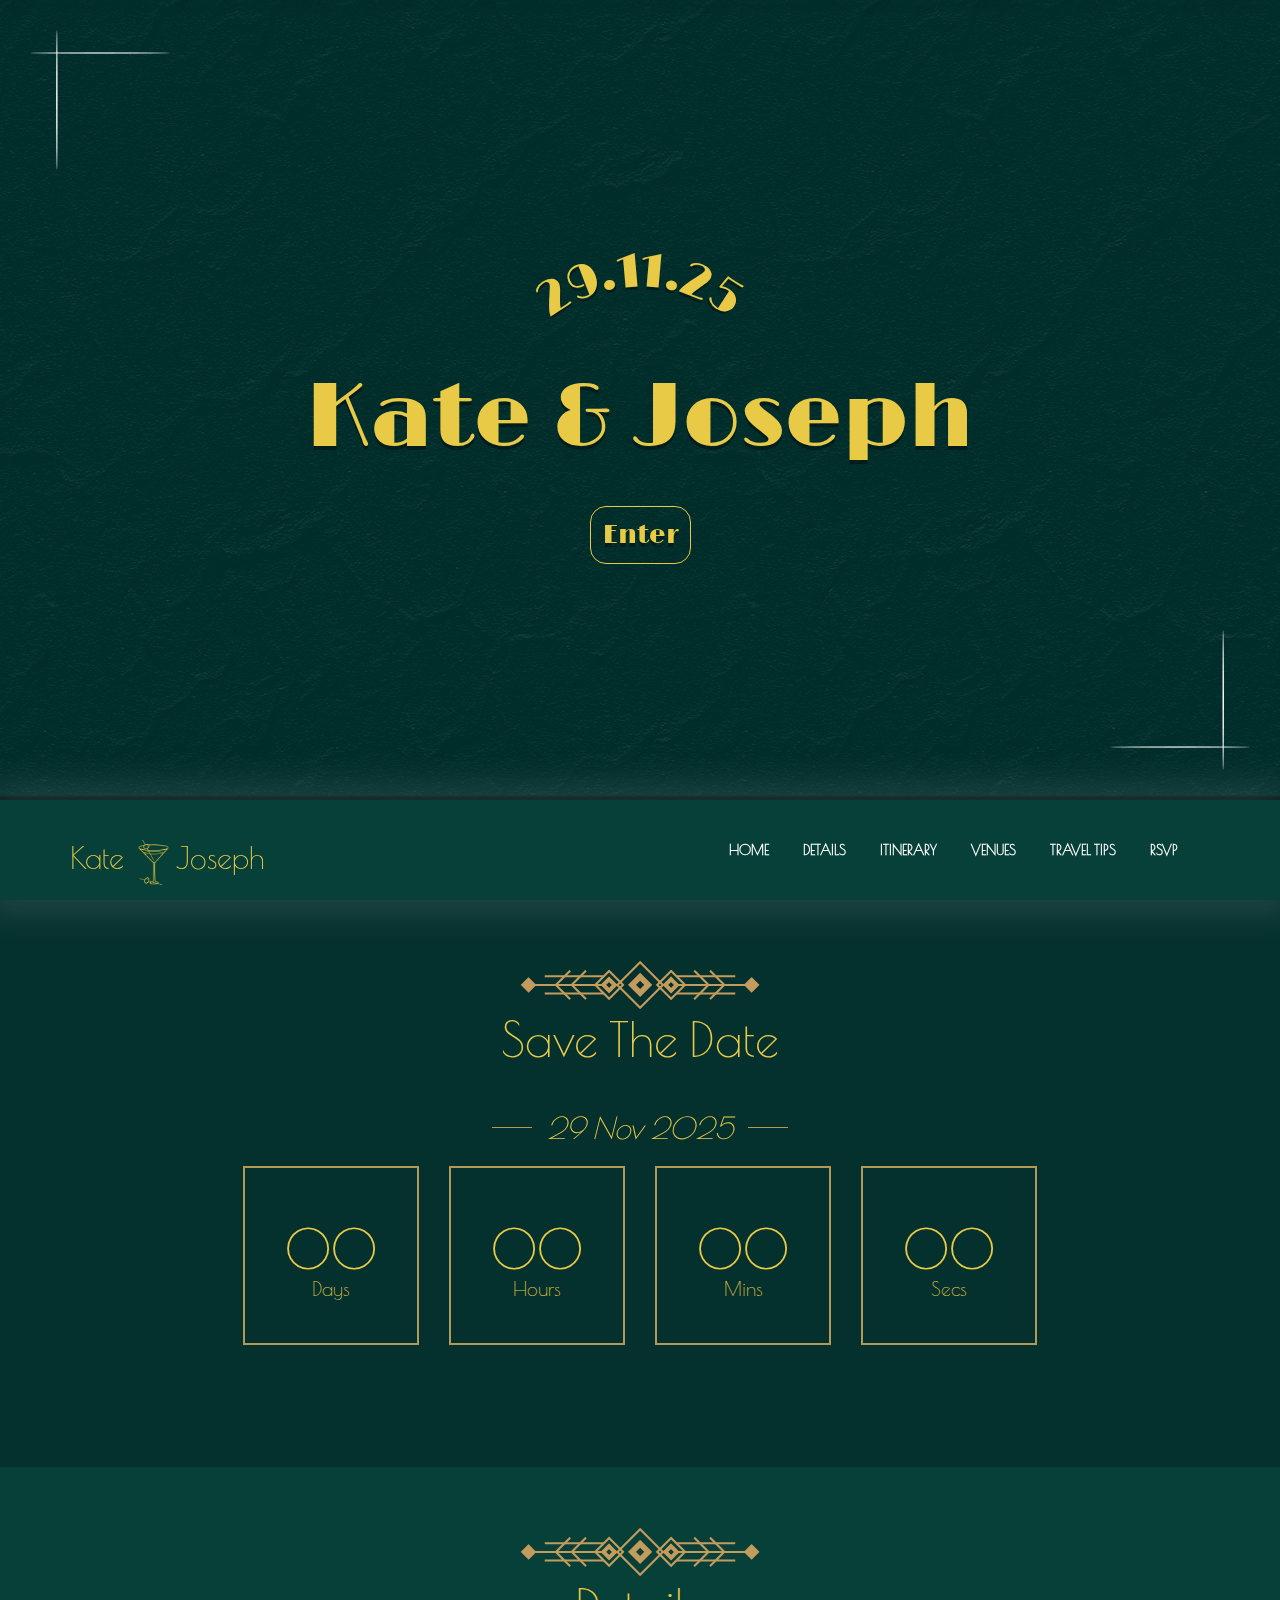
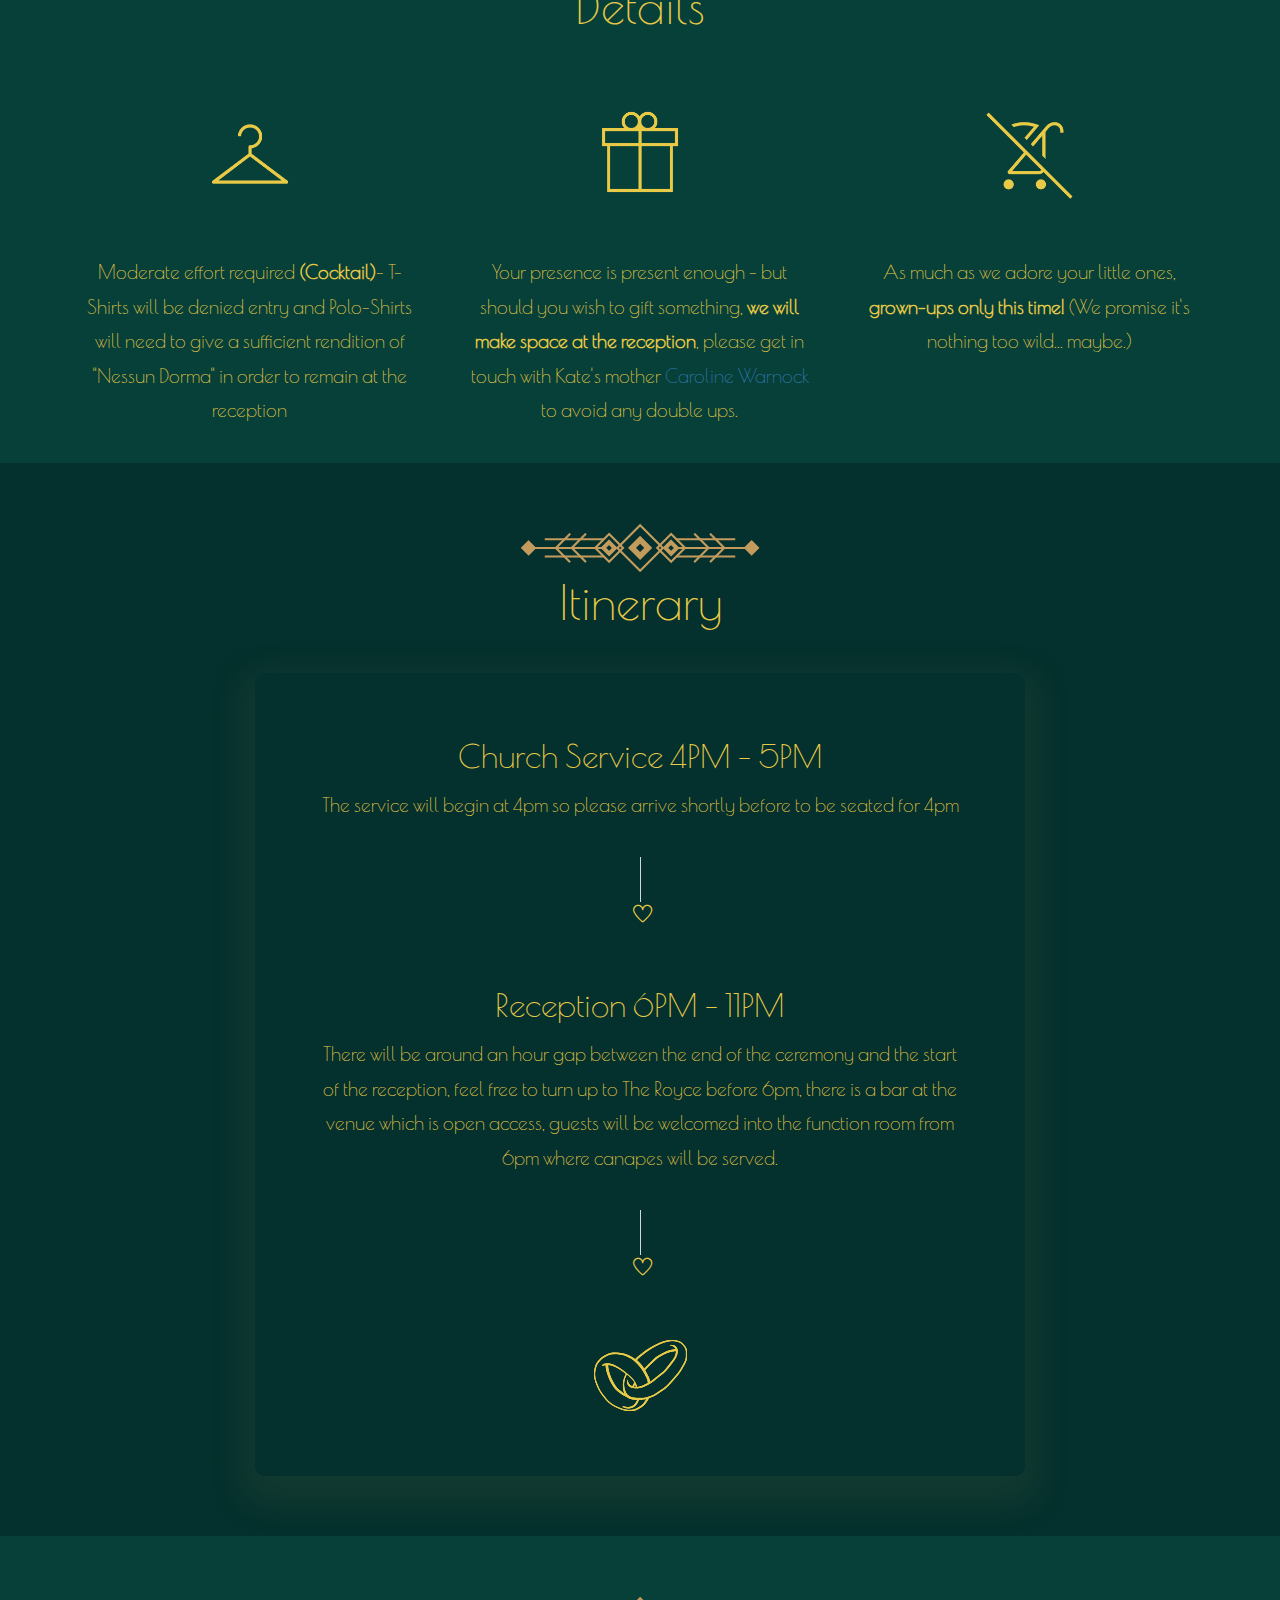
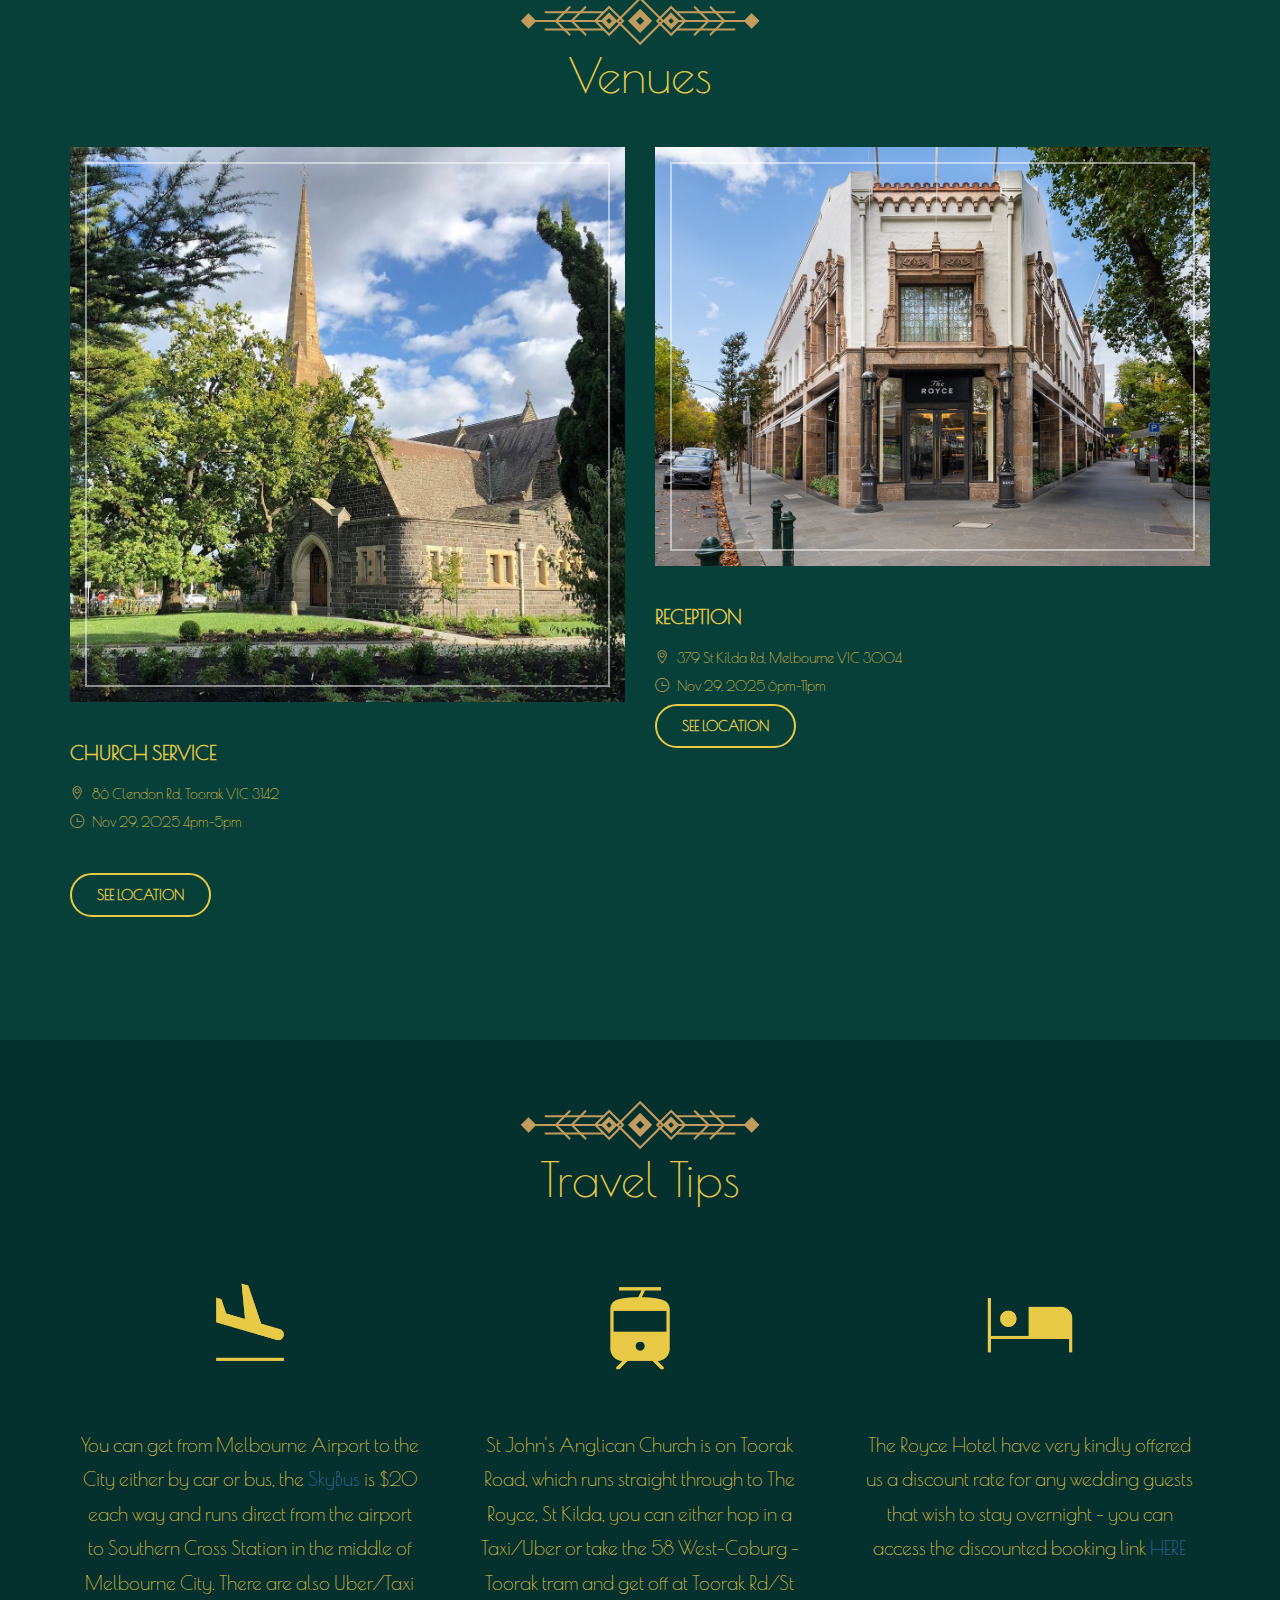
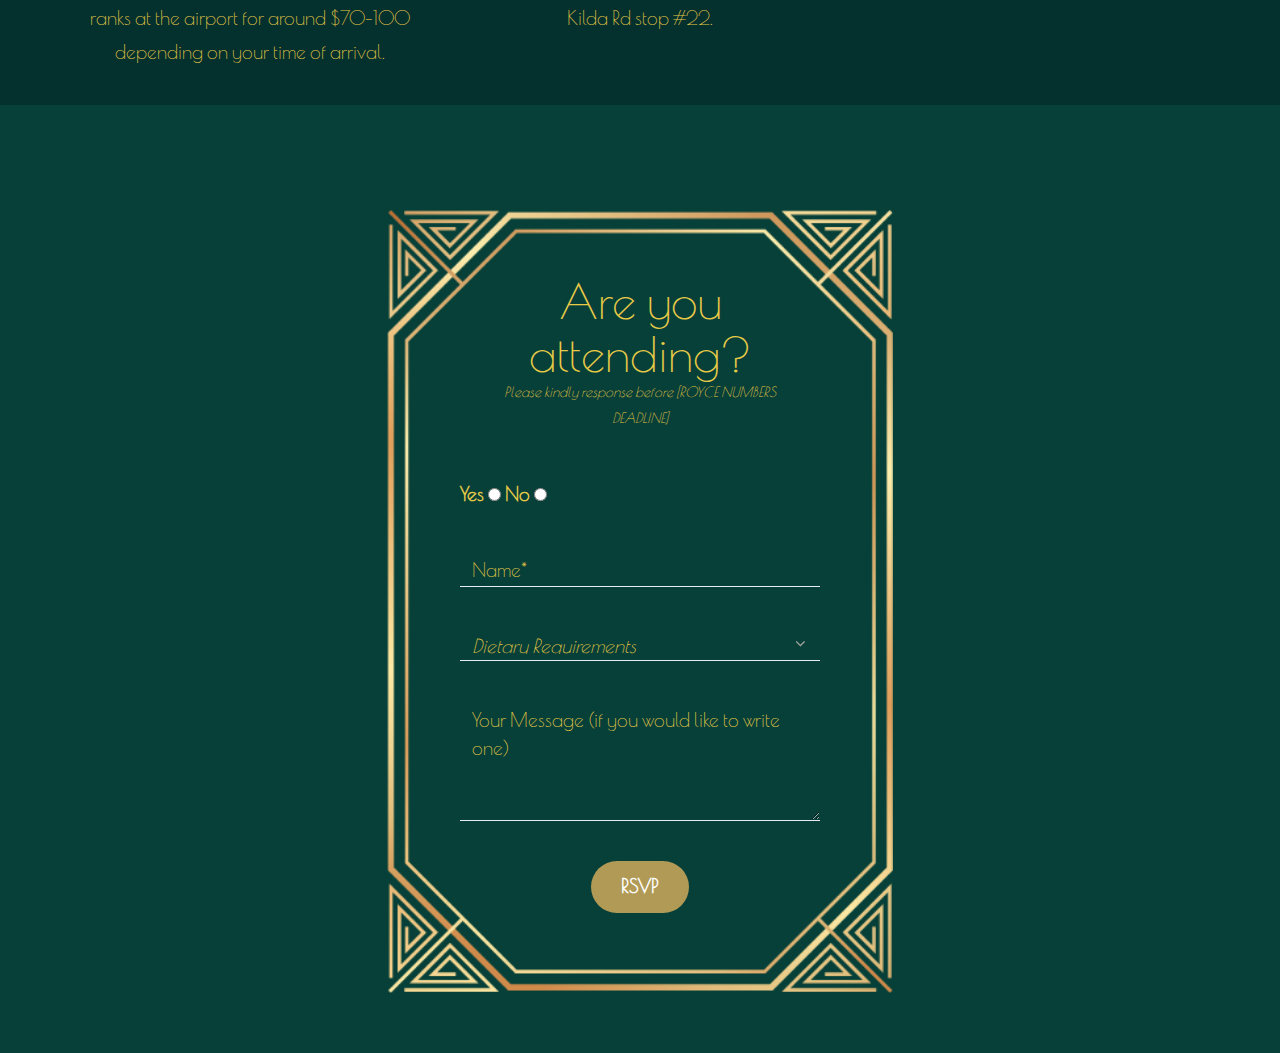
==== commit 78576634: "Many, many changes." ====
--- a/index.html
+++ b/index.html
@@ -6,7 +6,7 @@
     <meta name="viewport" content="width=device-width, initial-scale=1">
     <meta name="author" content="irstheme">
 
-    <title>Joseph & Kate</title>
+    <title>Kate & Joseph</title>
     
     <link href="assets/css/themify-icons.css" rel="stylesheet">
     <link href="assets/css/flaticon.css" rel="stylesheet">
@@ -21,7 +21,7 @@
     <link href="assets/css/jquery.fancybox.css" rel="stylesheet">
     <link href="assets/css/magnific-popup.css" rel="stylesheet">
     <link href="assets/css/style.css" rel="stylesheet">
-
+    <link rel="stylesheet" href="https://fonts.googleapis.com/css2?family=Material+Symbols+Outlined:opsz,wght,FILL,GRAD@48,400,0,0&display=swap&icon_names=checkroom,featured_seasonal_and_gifts,no_stroller">
     <!-- HTML5 shim and Respond.js for IE8 support of HTML5 elements and media queries -->
     <!--[if lt IE 9]>
     <script src="https://oss.maxcdn.com/html5shiv/3.7.3/html5shiv.min.js"></script>
@@ -48,11 +48,12 @@
 
 
         <!-- start of hero -->
-        <section class="hero-slider hero-static">
+        <section id="Home"class="hero-slider hero-static">
             <div class="wedding-announcement">
                 <div class="couple-text">
-                    <h3 id="curve-text">29.11.25</h3>
-                    <h2 class="wow slideInUp couple-name" data-wow-duration="1s">Joseph &amp; Kate</h2>
+                    <h3 id="curve-text" class="wow slideInUp" data-wow-duration="1s">29.11.25</h3>
+                    <h2 class="wow slideInUp couple-name" data-wow-duration="1s">Kate &amp; Joseph</h2>
+                    <a href="#Start" class="wow slideInUp enter-btn" data-wow-duration="1s">Enter</a>
                 </div>
             </div>
 
@@ -77,27 +78,20 @@
                             <span class="icon-bar"></span>
                             <span class="icon-bar"></span>
                         </button>
-                        <a class="navbar-brand" href="index.html">Joseph <i class="fi flaticon-spring"></i> Kate</a>
+                        <a class="navbar-brand" href="index.html">Kate <img src="assets/images/martiniico.png">Joseph</a>
                     </div>
                     <div id="navbar" class="navbar-collapse collapse navbar-right navigation-holder">
                         <button class="close-navbar"><i class="ti-close"></i></button>
                         <ul class="nav navbar-nav">
                             <li class="menu-item-has-children">
-                                <a href="javascript:void(0);">Home</a>
+                                <a href="#Home">Home</a>
                             </li>
-                            <li><a href="#couple">Details</a></li>
-                            <li><a href="#couple">Itinerary</a></li>
-                            <li><a href="#story">Venues</a></li>
-                            <li><a href="#events">Travel Tips</a></li>
+                            <li><a href="#Details">Details</a></li>
+                            <li><a href="#Itinerary">Itinerary</a></li>
+                            <li><a href="#Venues">Venues</a></li>
+                            <li><a href="#Travel Tips">Travel Tips</a></li>
 
                             <li><a href="#rsvp">RSVP</a></li>
-                            <li class="menu-item-has-children">
-                                <a href="javascript:void(0);">Blog</a>
-                                <ul class="sub-menu">
-                                    <li><a href="blog.html">Blog</a></li>
-                                    <li><a href="blog-single.html">Blog Details</a></li>
-                                </ul>
-                            </li>
                         </ul>
                     </div><!-- end of nav-collapse -->
                 </div><!-- end of container -->
@@ -107,7 +101,7 @@
 
 
         <!-- start wedding-date -->
-        <section class="wedding-date section-padding">
+        <section id = "Start" class="wedding-date section-padding">
             <div class="container">
                 <div class="row">
                     <div class="col col-xs-12">
@@ -128,8 +122,39 @@
         </section>
         <!-- end wedding-date -->
 
+                <!-- start gift-registry-section -->
+
+                <section class="gift-registry-section section-padding">
+                    <div class="container">
+                      <div class="row details justify-content-center"> <div class="col col-lg-6 col-lg-offset-3"> <div class="section-title-s2"> <h2>Details</h2> </div> </div> </div>
+                      <div class="row justify-content-center">
+                        <div class="col-md-4 grid">
+                          <img src="assets/images/hanger.png" alt="Image 1">
+                        </div>
+                        <div class="col-md-4 grid">
+                          <img src="assets/images/gift.png" alt="Image 3">
+                        </div>
+                        <div class="col-md-4 grid">
+                          <img src="assets/images/stroller.png" alt="Image 5">
+                        </div>
+                      </div>
+                      <div class="row justify-content-center">
+                        <div class="col-md-4 grid">
+                          <p>Moderate effort required <b>(Cocktail)</b>- T-Shirts will be denied entry and Polo-Shirts will need to give a sufficient rendition of "Nessun Dorma" in order to remain at the reception </p>
+                        </div>
+                        <div class="col-md-4 grid">
+                          <p>Your presence is present enough - but should you wish to gift something, <b>we will make space at the reception</b>, please get in touch with Kate's mother <a href="mailto:">Caroline Warnock</a> to avoid any double ups.</p>
+                        </div>
+                        <div class="col-md-4 grid">
+                          <p>As much as we adore your little ones, <b>grown-ups only this time!</b> (We promise it's nothing too wild... maybe.)</p>
+                        </div>
+                      </div>
+                    </div>
+                  </section>
+                <!-- end gift-registry-section -->
+
         <!-- start love-sotry-section -->
-        <section class="love-sotry-section section-padding" id="story">
+        <section class="love-sotry-section section-padding" id="Itinerary">
             <div class="container">
                 <div class="row">
                     <div class="col col-xs-12">
@@ -147,7 +172,7 @@
                             </div>
                             <div class="grid">
                                 <h3>Reception 6PM - 11PM</h3>
-                                <p>It wasn't a dream. His room, a proper human room although a little too small, lay peacefully between its four familiar walls. A collection of textile samples lay spread out on the table - Samsa was a travelling salesman - and above it there</p>
+                                <p>There will be around an hour gap between the end of the ceremony and the start of the reception, feel free to turn up to The Royce before 6pm, there is a bar at the venue which is open access, guests will be welcomed into the function room from 6pm where canapes will be served. </p>
                             </div>
                             <img src="assets/images/ring.png" alt>
                         </div>
@@ -159,7 +184,7 @@
 
 
         <!-- start wedding-location-section -->
-        <section class="wedding-location-section section-padding" id="events">
+        <section class="wedding-location-section section-padding" id="Venues">
             <div class="container">
                 <div class="row">
                     <div class="col col-xs-12">
@@ -181,7 +206,7 @@
                                     <li><i class="ti-time"></i> Nov 29, 2025 4pm-5pm</li>
                                 </ul>
                                 <p></p>
-                                <a class="see-location-btn popup-gmaps" href="https://www.google.com/maps/embed?pb=!1m18!1m12!1m3!1d3650.072217139369!2d90.40632831544468!3d23.816030892181896!2m3!1f0!2f0!3f0!3m2!1i1024!2i768!4f13.1!3m3!1m2!1s0x3755c6feb6c1b7b1%3A0x76350c55ebc50c34!2sRadisson%20Blu%20Dhaka%20Water%20Garden!5e0!3m2!1sen!2sbd!4v1566623079021!5m2!1sen!2sbd">
+                                <a class="see-location-btn" href="https://maps.app.goo.gl/5NMBmuJryeJ7A1oq8">
                                     See location <i class="fa fa-angle-right"></i>
                                 </a>
                             </div>
@@ -194,9 +219,7 @@
                                     <li><i class="ti-location-pin"></i> 379 St Kilda Rd, Melbourne VIC 3004</li>
                                     <li><i class="ti-time"></i> Nov 29, 2025 6pm-11pm</li>
                                 </ul>
-                                <p>A 13-minute walk from the Royal Botanic Gardens, this upscale hotel is 2 km from both the National Gallery of Victoria art museum and Crown Melbourne casino.
-                                </p>
-                                <a class="see-location-btn popup-gmaps" href="https://www.google.com/maps/embed?pb=!1m18!1m12!1m3!1d3650.072217139369!2d90.40632831544468!3d23.816030892181896!2m3!1f0!2f0!3f0!3m2!1i1024!2i768!4f13.1!3m3!1m2!1s0x3755c6feb6c1b7b1%3A0x76350c55ebc50c34!2sRadisson%20Blu%20Dhaka%20Water%20Garden!5e0!3m2!1sen!2sbd!4v1566623079021!5m2!1sen!2sbd">
+                                <a class="see-location-btn" href="https://maps.app.goo.gl/Be2tvP6LgLB5QysM6">
                                     See location <i class="fa fa-angle-right"></i>
                                 </a>
                             </div>
@@ -207,6 +230,38 @@
         </section>
         <!-- end wedding-location-section -->
 
+        <!-- start gift-registry-section -->
+
+        <section class="gift-registry-section section-padding" style="background-color: #04302D;">
+            <div class="container">
+              <div class="row details justify-content-center"> <div class="col col-lg-6 col-lg-offset-3"> <div class="section-title-s2"> <h2>Travel Tips</h2> </div> </div> </div>
+              <div class="row justify-content-center">
+                <div class="col-md-4 grid">
+                  <img src="assets/images/plane.png" alt="Image 1">
+                </div>
+                <div class="col-md-4 grid">
+                  <img src="assets/images/tram.png" alt="Image 3">
+                </div>
+                <div class="col-md-4 grid">
+                  <img src="assets/images/hotel.png" alt="Image 5">
+                </div>
+              </div>
+              <div class="row justify-content-center">
+                <div class="col-md-4 grid">
+                  <p>You can get from Melbourne Airport to the City either by car or bus, the <a href="https://www.skybus.com.au/">SkyBus</a> is $20 each way and runs direct from the airport to Southern Cross Station in the middle of Melbourne City. There are also Uber/Taxi ranks at the airport for around $70-100 depending on your time of arrival.</p>
+                </div>
+                <div class="col-md-4 grid">
+                  <p>St John's Anglican Church is on Toorak Road, which runs straight through to The Royce, St Kilda, you can either hop in a Taxi/Uber or take the 58 West-Coburg - Toorak tram and get off at Toorak Rd/St Kilda Rd stop #22.  </p>
+                </div>
+                <div class="col-md-4 grid">
+                  <p>The Royce Hotel have very kindly offered us a discount rate for any wedding guests that wish to stay overnight - you can access the discounted booking link <a>HERE</a></p>
+                </div>
+              </div>
+            </div>
+          </section>
+        <!-- end gift-registry-section -->
+
+
         <!-- start rsvp-section -->
         <section class="rsvp-section section-padding" id="rsvp">
             <div class="container">
@@ -214,38 +269,35 @@
                     <div class="col col-xs-12">
                         <div class="rspv-form">
                             <h3>Are you attending?</h3>
-                            <p>Please kindly response before 14 Feb 2020</p>
+                            <p>Please kindly response before [ROYCE NUMBERS DEADLINE]</p>
                             <div class="left-flower"></div>
                             <div class="right-flower"></div>
-                            <form id="rsvp-form" class="clearfix form validate-rsvp-form row" method="post">
+                            <form id="rsvp-form" class="clearfix form validate-rsvp-form row" method="POST" action="https://formspree.io/f/mldeepda">
+                                <div>
+                                    <label for="attending-yes">Yes</label>
+                                    <input type="radio" id="attending-yes" name="attending" value="yes" required>
+                                    <label for="attending-no">No</label>
+                                    <input type="radio" id="attending-no" name="attending" value="no">
+                                </div>
+                                
                                 <div>
                                     <input type="text" name="name" class="form-control" placeholder="Name*">
                                 </div>
                                 <div>
-                                    <input type="email" name="email" class="form-control" placeholder="Email*">
+                                    <select class="form-control dietary-dropdown" name="dietary" >
+                                        <option disabled selected>Dietary Requirements</option>
+                                        <option>None</option>
+                                        <option>Vegetarian</option>
+                                        <option>Vegan</option>
+                                        <option>Kosher</option>
+                                        <option>Halal</option>
+                                    </select>
                                 </div>
                                 <div>
-                                    <select class="form-control" name="guest" >
-                                        <option disabled selected>Number Of Guest*</option>
-                                        <option>1</option>
-                                        <option>2</option>
-                                        <option>3</option>
-                                        <option>4</option>
-                                    </select>
-                                </div>
-                                <div>
-                                    <select class="form-control" name="events" >
-                                        <option disabled selected>I Am Attending*</option>
-                                        <option>Al events</option>
-                                        <option>Wedding ceremony</option>
-                                        <option>Reception party</option>
-                                    </select>
-                                </div>
-                                <div>
-                                    <textarea class="form-control" name="notes" placeholder="Your Message*"></textarea>
+                                    <textarea class="form-control" name="notes" placeholder="Your Message (if you would like to write one)"></textarea>
                                 </div>
                                 <div class="submit-btn">
-                                    <button type="submit" class="theme-btn">RSVP now</button>
+                                    <button type="submit" class="theme-btn">RSVP</button>
                                     <div id="loader">
                                         <i class="ti-reload"></i>
                                     </div>
@@ -262,39 +314,6 @@
         </section>
         <!-- end rsvp-section -->
 
-
-        <!-- start gift-registry-section -->
-        <section class="gift-registry-section section-padding p-t-0">
-            <div class="container">
-                <div class="row">
-                    <div class="col col-lg-6 col-lg-offset-3">
-                        <div class="section-title-s2">
-                            <h2>Wedding gift registry</h2>
-                            <p>Recently cut out of an illustrated magazine and housed in a nice, gilded frame. It showed a lady fitted out with a fur hat</p>
-                        </div>
-                    </div>
-                </div>
-                <div class="row">
-                    <div class="col col-xs-12">
-                        <div class="partner-grids clearfix">
-                            <div class="grid">
-                                <img src="assets/images/partners/img-1.jpg" alt>
-                            </div>
-                            <div class="grid">
-                                <img src="assets/images/partners/img-2.jpg" alt>
-                            </div>
-                            <div class="grid">
-                                <img src="assets/images/partners/img-3.jpg" alt>
-                            </div>
-                            <div class="grid">
-                                <img src="assets/images/partners/img-4.jpg" alt>
-                            </div>
-                        </div>
-                    </div>
-                </div>
-            </div> <!-- end contianer -->
-        </section>
-        <!-- end gift-registry-section -->
 
     </div>
     <!-- end of page-wrapper -->
--- a/assets/css/style.css
+++ b/assets/css/style.css
@@ -1,47 +1,6 @@
-/*------------------------------------------------------------------
-[Master Stylesheet]
-Theme Name:     Pretty - HTML Responsive Wedding Template
-Version:        1.0.0
-Author:         themexshaper
-URL:            http://themeforest.net/user/themexshaper
--------------------------------------------------------------------*/
-/*--------------------------------------------------------------
->>> TABLE OF CONTENTS:
-----------------------------------------------------------------
-#0.1	Theme Reset Style
-#0.2	Global Elements
-#0.3	header
-#0.4	hero-slider
-#0.5	footer
-#0.6	wedding-date
-#0.7	couple-section
-#0.8	love-sotry-section
-#0.9	wedding-location-section
-#1.0	wishes-section
-#1.1	groomsmen-bridesmaid
-#1.2	gallery-section
-#1.3	rsvp-section
-#1.4	gift-registry-section 
-
-
---------------------------------------------------------------
-	blog page
---------------------------------------------------------------
-#2.1	blog-pg-section
-
-
---------------------------------------------------------------
-	#blog single page
---------------------------------------------------------------
-#2.1	blog-single-section
-
-
-
-----------------------------------------------------------------*/
-/*---------------------------
-	Fonts
-----------------------------*/
-@import url("https://fonts.googleapis.com/css?family=Great+Vibes|Muli:400,400i,600,700&display=swap");
+@import url('https://fonts.googleapis.com/css2?family=Poiret+One&display=swap');
+@import url('https://fonts.googleapis.com/css2?family=Limelight&display=swap');
+
 /*--------------------------------------------------------------
 #0.1    Theme Reset Style
 --------------------------------------------------------------*/
@@ -50,11 +9,11 @@
 }
 
 body {
-  font-family: "Muli", sans-serif;
+  font-family: "Poiret One", sans-serif;
   background-color: #fff;
-  font-size: 16px;
-  font-size: 1rem;
-  color: #818492;
+  font-size: 1.2rem;
+  font-weight: 500;
+  color: #E8CA47;
   -webkit-font-smoothing: antialiased;
   overflow-x: hidden;
 }
@@ -66,7 +25,7 @@
 }
 
 p {
-  color: #818492;
+  color:#E8CA47;
   line-height: 1.8em;
 }
 
@@ -76,7 +35,7 @@
 h4,
 h5,
 h6 {
-  color: #2f2f2f;
+  color: #E8CA47;
 }
 
 ul {
@@ -118,7 +77,7 @@
 }
 
 .section-padding {
-  padding: 120px 0;
+  padding: 60px 0;
 }
 
 @media (max-width: 991px) {
@@ -288,10 +247,10 @@
 }
 
 .section-title h2, .section-title-s2 h2 {
-  font-family: "Great Vibes", cursive;
+  font-family: "Poiret One", sans-serif;
   font-size: 48px;
   font-size: 3rem;
-  color: #2f2f2f;
+  color: #E8CA47;
   margin: 0;
   padding-top: 1.1em;
   text-transform: capitalize;
@@ -316,10 +275,11 @@
   content: "";
   background: url("../images/sec-title-flower.png") center center/cover no-repeat local;
   position: absolute;
-  left: calc(50% - 47px);
-  top: 0;
-  width: 93px;
-  height: 42px;
+  left: 50%;              /* Place the left edge at 50% of the parent */
+  transform: translateX(-50%); /* Shift it left by half its own width */
+  top: 0; 
+  width: 240px;
+  height: 49px;
 }
 
 .section-title-s2 h2 {
@@ -335,8 +295,8 @@
   font-size: 0.875rem;
   font-weight: bold;
   padding: 12px 25px;
-  border: 2px solid #b19a56;
-  color: #818492;
+  border: 2px solid #E8CA47;
+  color: #E8CA47;
   border-radius: 60px;
   text-transform: uppercase;
 }
@@ -384,7 +344,7 @@
 .form input,
 .form textarea,
 .form select {
-  border-color: #bfbfbf;
+  border-color:#917d43;
   border-radius: 0;
   outline: 0;
   -webkit-box-shadow: none;
@@ -441,6 +401,18 @@
 .form select::-ms-expand {
   /* for IE 11 */
   display: none;
+}
+
+.rspv-form{
+  font-size: 1.2rem;
+  color: #e8ca47;
+}
+
+.form-control{
+  font-family: "Poiret One", sans-serif;
+  font-size: 1.2rem;
+  color: #e8ca47;
+  background-color: transparent;
 }
 
 /******************************
@@ -687,7 +659,7 @@
 .blog-sidebar .about-widget a {
   font-size: 14px;
   font-size: 0.875rem;
-  color: #2f2f2f;
+  color: #E8CA47;
   text-decoration: underline;
 }
 
@@ -774,7 +746,7 @@
 
 .blog-sidebar .recent-post-widget .post h4 a {
   display: inline-block;
-  color: #2f2f2f;
+  color: #fff;
 }
 
 .blog-sidebar .recent-post-widget .post h4 a:hover {
@@ -919,7 +891,7 @@
 }
 
 .site-header .navigation {
-  background-color: #fff;
+  background-color: #074038;
   margin-bottom: 0;
   border: 0;
   -webkit-border-radius: 0;
@@ -966,7 +938,7 @@
     font-size: 0.875rem;
     font-weight: bold;
     text-transform: uppercase;
-    color: #2f2f2f;
+    color: #fff;
     padding: 40px 17px;
   }
   .site-header #navbar > ul .sub-menu {
@@ -994,7 +966,7 @@
     font-size: 0.875rem;
     display: block;
     padding: 10px 20px;
-    color: #2f2f2f;
+    color: #fff;
   }
   .site-header #navbar > ul > li > .sub-menu .sub-menu {
     left: 100%;
@@ -1223,6 +1195,11 @@
     height: 100%;
     overflow: auto;
   }
+
+  .details-grid img{
+    width: 10%;
+  }
+
   .site-header #navbar .close-navbar {
     background-color: #fff;
     width: 40px;
@@ -1313,10 +1290,10 @@
 	header style 1
 -----------------------------------------------------------*/
 .header-style-1 .navbar-brand, .header-style-2 .navbar-brand {
-  font-family: "Great Vibes", cursive;
+  font-family: "Poiret One", sans-serif;
   font-size: 30px;
   font-size: 1.875rem;
-  color: #2f2f2f;
+  color: #E8CA47;
   margin-top: 25px;
 }
 
@@ -1325,6 +1302,12 @@
     margin-top: 12px;
     margin-bottom: 13px;
   }
+}
+
+.navbar-brand img{
+  width:auto; 
+  display: inline;
+  height: 45px; 
 }
 
 /*----------------------------------------------------------
@@ -1544,7 +1527,7 @@
   position: absolute;
   left: 0;
   top: 0;
-  z-index: 2;
+  z-index: 101;
   text-align: center;
   display: table;
 }
@@ -1563,19 +1546,35 @@
 }
 
 .hero-style-1 #curve-text, .hero-static #curve-text {
-  font-size: 24px;
-  font-size: 1.5rem;
+  font-family: 'Limelight', sans-serif; 
+  font-size: 3rem;
   color: #e8ca47;
-  margin: 0 0 3.5em;
+  margin: 0 0 1.5em;
   text-shadow: 0px 3px 0px rgba(0, 0, 0, 0.35);
 }
 
 .hero-style-1 .couple-name, .hero-static .couple-name {
-  font-family: "Great Vibes", cursive;
+  font-family: 'Limelight', sans-serif; 
   font-size: 90px;
   font-size: 5.625rem;
   color: #e8ca47;
   text-shadow: 0px 4px 0px rgba(0, 0, 0, 0.35);
+  margin-bottom: 3rem;
+}
+
+.hero-style-1 .couple-name, .hero-static .enter-btn{
+  font-family: 'Limelight', sans-serif; 
+  font-size: 1.625rem;
+  color: #e8ca47;
+  text-shadow: 0px 4px 0px rgba(0, 0, 0, 0.35);
+  border: 1px solid #e8ca47;
+  border-radius: 1rem;
+  padding: .75rem;
+  margin-top: 1rem;
+}
+
+.enter-btn:hover{
+  box-shadow: 0 0 10px 5px #e8ca47; /* Glow effect on hover */
 }
 
 @media (max-width: 991px) {
@@ -1626,7 +1625,7 @@
 }
 
 .footer-section .couple-name h2 {
-  font-family: "Great Vibes", cursive;
+  font-family: "Poiret One", sans-serif;
   font-size: 48px;
   font-size: 3rem;
   margin: 0;
@@ -1642,7 +1641,7 @@
 }
 
 .footer-section h3 {
-  font-family: "Great Vibes", cursive;
+  font-family: "Poiret One", sans-serif;
   font-size: 48px;
   font-size: 3rem;
   margin: 0 0 0.2em;
@@ -1737,6 +1736,10 @@
   }
 }
 
+.wedding-date{
+  background-color: #04302D;
+}
+
 .wedding-date h3:before, .wedding-date h3:after {
   content: "";
   background-color: #b19a56;
@@ -1762,9 +1765,9 @@
 .wedding-date #clock > div {
   width: 176px;
   height: 179px;
-  background: url("../images/clock-bg.png") center center/cover no-repeat local;
   float: left;
   display: table;
+  border: 2px solid #b19a56;
 }
 
 @media (max-width: 991px) {
@@ -1807,7 +1810,7 @@
 }
 
 .wedding-date #clock .time {
-  font-family: "Great Vibes", cursive;
+  font-family: "Poiret One", sans-serif;
   font-size: 54px;
   font-size: 3.375rem;
   line-height: 1em;
@@ -1822,141 +1825,16 @@
 }
 
 /*--------------------------------------------------------------
-#0.7	couple-section
---------------------------------------------------------------*/
-.couple-section {
-  background-color: #fffdf6;
-}
-
-.couple-section .couple-area > div {
-  float: left;
-}
-
-@media (max-width: 991px) {
-  .couple-section .couple-area > div {
-    float: none;
-  }
-}
-
-.couple-section .middle-couple-pic {
-  width: 42%;
-}
-
-.couple-section .middle-couple-pic img {
-  border: 5px solid #e1d9bf;
-}
-
-@media (max-width: 991px) {
-  .couple-section .middle-couple-pic {
-    width: 100%;
-    margin: 50px 0;
-  }
-}
-
-.couple-section .text-grid {
-  width: 29%;
-  padding: 115px 40px 40px;
-}
-
-@media (max-width: 1199px) {
-  .couple-section .text-grid {
-    padding: 45px 40px 40px;
-  }
-}
-
-@media (max-width: 991px) {
-  .couple-section .text-grid {
-    width: 100%;
-    padding: 0;
-  }
-}
-
-.couple-section .text-grid h3 {
-  font-size: 22px;
-  font-size: 1.375rem;
-  margin: 0 0 0.8em;
-  text-transform: uppercase;
-}
-
-.couple-section .bride {
-  padding-left: 0;
-  text-align: right;
-}
-
-@media (max-width: 991px) {
-  .couple-section .bride {
-    text-align: left;
-  }
-}
-
-.couple-section .bride .social {
-  float: right;
-}
-
-@media (max-width: 991px) {
-  .couple-section .bride .social {
-    float: none;
-  }
-}
-
-.couple-section .groom {
-  padding-right: 0;
-}
-
-.couple-section ul {
-  list-style: none;
-  overflow: hidden;
-  padding-top: 15px;
-}
-
-@media (max-width: 991px) {
-  .couple-section ul {
-    padding-top: 10px;
-  }
-}
-
-.couple-section ul li {
-  float: left;
-}
-
-.couple-section ul > li + li {
-  margin-left: 10px;
-}
-
-.couple-section ul li a {
-  display: block;
-  background-color: #818492;
-  width: 40px;
-  height: 40px;
-  line-height: 40px;
-  text-align: center;
-  border-radius: 50%;
-  color: #fff;
-}
-
-@media (max-width: 991px) {
-  .couple-section ul li a {
-    width: 35px;
-    height: 35px;
-    line-height: 35px;
-    font-size: 12px;
-  }
-}
-
-.couple-section ul li a:hover {
-  background-color: #b19a56;
-}
-
-/*--------------------------------------------------------------
 #0.8	love-sotry-section
 --------------------------------------------------------------*/
 .love-sotry-section {
+  background-color: #04302D;
   text-align: center;
-  background: url("../images/story-bg.png") center center/cover no-repeat local;
+  /* background: url("../images/story-bg.png") center center/cover no-repeat local; */
 }
 
 .love-sotry-section .story-grids {
-  background-color: #fff;
+  background-color: #04302D;
   max-width: 770px;
   margin: 0 auto;
   padding: 65px;
@@ -1995,7 +1873,7 @@
 }
 
 .love-sotry-section h3 {
-  font-family: "Great Vibes", cursive;
+  font-family: "Poiret One", sans-serif;
   font-size: 33px;
   font-size: 2.0625rem;
   margin: 0 0 0.4em;
@@ -2059,6 +1937,7 @@
 #0.9	wedding-location-section
 --------------------------------------------------------------*/
 .wedding-location-section {
+  background-color:#074038;
   padding-bottom: 33px;
 }
 
@@ -2138,254 +2017,10 @@
 }
 
 /*--------------------------------------------------------------
-#1.0	wishes-section
---------------------------------------------------------------*/
-.wishes-section {
-  background: url("../images/wishes-bg.jpg") center center/cover no-repeat local;
-  text-align: center;
-  padding: 120px 0;
-  position: relative;
-}
-
-.wishes-section:before {
-  content: "";
-  background-color: rgba(0, 0, 0, 0.2);
-  width: 100%;
-  height: 100%;
-  position: absolute;
-  left: 0;
-  top: 0;
-}
-
-.wishes-section p {
-  font-size: 20px;
-  font-size: 1.25rem;
-  font-style: italic;
-  color: #fff;
-  margin-bottom: 2em;
-  line-height: 1.5em;
-  text-shadow: 0px 1px 0px rgba(0, 0, 0, 0.15);
-}
-
-.wishes-section h5 {
-  font-size: 20px;
-  font-size: 1.25rem;
-  margin: 0 0 0.3em;
-  color: #fff;
-}
-
-.wishes-section h5 + span {
-  color: #fff;
-}
-
-/*--------------------------------------------------------------
-#1.1	groomsmen-bridesmaid
---------------------------------------------------------------*/
-.groomsmen-bridesmaid {
-  text-align: center;
-  padding-bottom: 0;
-}
-
-.groomsmen-bridesmaid .groomsmen-bridesmaid-grids {
-  margin: 0 -15px;
-}
-
-@media (max-width: 767px) {
-  .groomsmen-bridesmaid .groomsmen-bridesmaid-grids {
-    margin: 0 -7.5px;
-  }
-}
-
-.groomsmen-bridesmaid .groomsmen-bridesmaid-grids .grid {
-  width: calc(25% - 30px);
-  margin: 0 15px 60px;
-  float: left;
-}
-
-@media (max-width: 991px) {
-  .groomsmen-bridesmaid .groomsmen-bridesmaid-grids .grid {
-    width: calc(50% - 30px);
-  }
-}
-
-@media (max-width: 767px) {
-  .groomsmen-bridesmaid .groomsmen-bridesmaid-grids .grid {
-    width: calc(50% - 15px);
-    margin: 0 7.5px 60px;
-  }
-}
-
-@media (max-width: 500px) {
-  .groomsmen-bridesmaid .groomsmen-bridesmaid-grids .grid {
-    width: calc(100% - 30px);
-    float: none;
-  }
-}
-
-.groomsmen-bridesmaid .img-holder img {
-  border-radius: 50%;
-}
-
-.groomsmen-bridesmaid .details {
-  padding: 45px 45px 15px;
-  -webkit-box-shadow: 0px 14px 36.21px 14.79px rgba(177, 154, 86, 0.09);
-  box-shadow: 0px 14px 36.21px 14.79px rgba(177, 154, 86, 0.09);
-  border-radius: 10px;
-  margin-top: -20px;
-}
-
-@media (max-width: 767px) {
-  .groomsmen-bridesmaid .details {
-    padding: 45px 25px 15px;
-  }
-}
-
-.groomsmen-bridesmaid h4 {
-  font-size: 18px;
-  font-size: 1.125rem;
-  font-weight: bold;
-  margin: 0 0 0.2em;
-}
-
-@media (max-width: 1199px) {
-  .groomsmen-bridesmaid h4 {
-    font-size: 16px;
-    font-size: 1rem;
-  }
-}
-
-.groomsmen-bridesmaid p {
-  border-bottom: 1px solid #e8ebfa;
-  padding-bottom: 0.6em;
-}
-
-@media (max-width: 1199px) {
-  .groomsmen-bridesmaid p {
-    font-size: 14px;
-    font-size: 0.875rem;
-  }
-}
-
-.groomsmen-bridesmaid ul {
-  list-style: none;
-  margin: 0 auto;
-  overflow: hidden;
-  display: inline-block;
-}
-
-.groomsmen-bridesmaid ul li {
-  float: left;
-}
-
-.groomsmen-bridesmaid ul a {
-  font-size: 14px;
-  font-size: 0.875rem;
-  color: #2f2f2f;
-}
-
-.groomsmen-bridesmaid ul a:hover {
-  color: #b19a56;
-}
-
-.groomsmen-bridesmaid ul > li + li {
-  margin-left: 18px;
-}
-
-/*--------------------------------------------------------------
-#1.2	gallery-section
---------------------------------------------------------------*/
-.gallery-section {
-  padding-top: 60px;
-  padding-bottom: 0;
-}
-
-@media (max-width: 991px) {
-  .gallery-section {
-    padding-top: 30px;
-  }
-}
-
-@media (max-width: 767px) {
-  .gallery-section {
-    padding-top: 20px;
-  }
-}
-
-.gallery-section .gallery-grids {
-  margin: 0 -7.5px;
-}
-
-@media (max-width: 767px) {
-  .gallery-section .gallery-grids {
-    margin: 0 -7.5px;
-  }
-}
-
-.gallery-section .gallery-grids .grid {
-  width: calc(25% - 15px);
-  margin: 0 7.5px 15px;
-  float: left;
-  overflow: hidden;
-  position: relative;
-}
-
-@media (max-width: 991px) {
-  .gallery-section .gallery-grids .grid {
-    width: calc(33.33% - 15px);
-  }
-}
-
-@media (max-width: 767px) {
-  .gallery-section .gallery-grids .grid {
-    width: calc(50% - 15px);
-    margin: 0 7.5px 15px;
-  }
-}
-
-.gallery-section .grid img {
-  -webkit-filter: grayscale(50%);
-  -moz-filter: grayscale(50%);
-  -o-filter: grayscale(50%);
-  -ms-filter: grayscale(50%);
-  filter: grayscale(50%);
-  -webkit-transition: all 0.5s ease-in-out;
-  -moz-transition: all 0.5s ease-in-out;
-  -o-transition: all 0.5s ease-in-out;
-  transition: all 0.5s ease-in-out;
-}
-
-.gallery-section .grid:hover img {
-  -webkit-filter: grayscale(0%);
-  -moz-filter: grayscale(0%);
-  -o-filter: grayscale(0%);
-  -ms-filter: grayscale(0%);
-  filter: grayscale(0%);
-  -webkit-transform: scale(1.2) rotate(-3deg);
-  -moz-transform: scale(1.2) rotate(-3deg);
-  -o-transform: scale(1.2) rotate(-3deg);
-  -ms-transform: scale(1.2) rotate(-3deg);
-  transform: scale(1.2) rotate(-3deg);
-}
-
-.gallery-section .video-play-btn i {
-  width: 45px;
-  height: 45px;
-  background: #b19a56;
-  display: inline-block;
-  text-align: center;
-  line-height: 45px;
-  border-radius: 50%;
-  color: white;
-  font-size: 18px;
-  position: absolute;
-  left: calc(50% - 22.5px);
-  top: calc(50% - 22.5px);
-}
-
-/*--------------------------------------------------------------
-#1.3	rsvp-section
+#1.3	rsvp section
 --------------------------------------------------------------*/
 .rsvp-section {
+  background-color:#074038;
   padding-top: 105px;
 }
 
@@ -2402,14 +2037,18 @@
 }
 
 .rsvp-section .rspv-form {
-  background-color: #fff;
   max-width: 570px;
   margin: 0 auto;
-  -webkit-box-shadow: 0px 14px 36.21px 14.79px rgba(134, 134, 134, 0.09);
-  box-shadow: 0px 14px 36.21px 14.79px rgba(134, 134, 134, 0.09);
   text-align: center;
   position: relative;
   padding: 65px 80px;
+
+  background-image: url("../images/border.png"); /* Replace with your ornament's path */
+  background-repeat: no-repeat;
+  background-position: center; /* Adjust as needed */
+  background-size: contain; /* Adjust as needed */
+  padding: 65px 120px; /* Add padding to create space for the ornament */
+
 }
 
 @media (max-width: 767px) {
@@ -2425,10 +2064,7 @@
   position: absolute;
   left: 12px;
   top: 12px;
-  background-color: white;
   opacity: 0.541;
-  -webkit-box-shadow: 0px 14px 36.21px 14.79px rgba(134, 134, 134, 0.09);
-  box-shadow: 0px 14px 36.21px 14.79px rgba(134, 134, 134, 0.09);
 }
 
 .rsvp-section .rspv-form .left-flower,
@@ -2454,7 +2090,7 @@
 }
 
 .rsvp-section h3 {
-  font-family: "Great Vibes", cursive;
+  font-family: "Poiret One", sans-serif;
   font-size: 48px;
   font-size: 3rem;
   margin: 0;
@@ -2477,30 +2113,31 @@
 .rsvp-section form {
   position: relative;
   margin-top: 50px;
+  color: #e8ca47; 
 }
 
 .rsvp-section form ::-webkit-input-placeholder {
   font-style: 16px;
   font-style: normal;
-  color: #adb0bd;
+  color: #e8ca47;
 }
 
 .rsvp-section form :-moz-placeholder {
   font-style: 16px;
   font-style: normal;
-  color: #adb0bd;
+  color: #e8ca47;
 }
 
 .rsvp-section form ::-moz-placeholder {
   font-style: 16px;
   font-style: normal;
-  color: #adb0bd;
+  color: #e8ca47;
 }
 
 .rsvp-section form :-ms-input-placeholder {
   font-style: 16px;
   font-style: normal;
-  color: #adb0bd;
+  color: #e8ca47;
 }
 
 .rsvp-section form > div {
@@ -2518,9 +2155,12 @@
 .rsvp-section form input,
 .rsvp-section form select,
 .rsvp-section form textarea {
+  color: #e8ca47; 
   border: 0;
   border-bottom: 1px solid #e9ebf2;
   border-radius: 0;
+  background-color: #074038;
+  font-family: "Poiret One", sans-serif;
 }
 
 .rsvp-section form input:focus,
@@ -2531,12 +2171,16 @@
 }
 
 .rsvp-section form select {
-  color: #adb0bd;
-  font-style: normal;
+  color: #e8ca47;
+  font-family: "Poiret One", sans-serif;
 }
 
 .rsvp-section form textarea {
   height: 120px;
+}
+
+.dietary-dropdown option{
+  font-family: "Poiret One", sans-serif;
 }
 
 /*--------------------------------------------------------------
@@ -2544,1139 +2188,41 @@
 --------------------------------------------------------------*/
 .gift-registry-section {
   padding-bottom: 0;
+  background-color: #074038;
 }
 
 .gift-registry-section .grid {
-  width: 25%;
-  float: left;
+  display: flex;
+  justify-content: center; /* Center horizontally */
+  align-items: center; /* Center vertically */
+  flex-direction: column; /* Stack  
+ image and text vertically */
   text-align: center;
-  border: 1px solid #eeeeee;
-  margin: -1px 0 0 -1px;
   padding: 25px;
 }
 
-@media (max-width: 767px) {
+.gift-registry-section img {
+  width: 30%;
+  margin: 0 auto; /* Center horizontally */
+  display: block; /* Ensure image behaves as a block-level element */
+}
+
+.gift-registry-section p {
+  color: #E8CA47;
+}
+
+/* Center the grid on larger screens */
+@media (min-width: 768px) {
   .gift-registry-section .grid {
-    width: 50%;
-  }
-}
-
-.gift-registry-section img {
-  display: inline-block;
-}
-
-/*--------------------------------------------------------------
-	blog page
---------------------------------------------------------------*/
-/*--------------------------------------------------------------
-#2.1	blog-pg-section
---------------------------------------------------------------*/
-.blog-pg-section {
-  padding-bottom: 0;
-  /*** format-standard ***/
-  /*** format-gallery ***/
-  /*** format-quote ***/
-  /*** format-video ***/
-}
-
-.blog-pg-section .blog-content .post {
-  margin-bottom: 100px;
-}
-
-@media (max-width: 991px) {
-  .blog-pg-section .blog-content .post {
-    margin-bottom: 70px;
-  }
-}
-
-@media (max-width: 767px) {
-  .blog-pg-section .blog-content .post {
-    margin-bottom: 60px;
-  }
-}
-
-.blog-pg-section .entry-meta {
-  list-style: none;
-  overflow: hidden;
-  margin: 35px 0;
-}
-
-@media screen and (min-width: 1200px) {
-  .blog-pg-section .entry-meta {
-    padding-left: 60px;
-    position: relative;
-  }
-  .blog-pg-section .entry-meta:before {
-    content: "";
-    background-color: #a7a9c0;
-    width: 40px;
-    height: 1px;
-    position: absolute;
-    left: 0;
-    top: 8px;
-  }
-}
-
-@media (max-width: 767px) {
-  .blog-pg-section .entry-meta {
-    margin: 25px 0;
-  }
-}
-
-.blog-pg-section .entry-meta li {
-  font-weight: 500;
-  font-size: 14px;
-  font-size: 0.875rem;
-  float: left;
-}
-
-@media (max-width: 767px) {
-  .blog-pg-section .entry-meta li {
-    font-size: 12px;
-    font-size: 0.75rem;
-  }
-}
-
-@media (max-width: 600px) {
-  .blog-pg-section .entry-meta li {
-    float: none;
-    display: block;
-    margin-bottom: 5px;
-  }
-}
-
-.blog-pg-section .entry-meta li i {
-  font-size: 16px;
-  font-size: 1rem;
-  display: inline-block;
-  padding-right: 5px;
-}
-
-@media (max-width: 767px) {
-  .blog-pg-section .entry-meta li i {
-    font-size: 12px;
-    font-size: 0.75rem;
-  }
-}
-
-.blog-pg-section .entry-meta > li + li {
-  margin-left: 20px;
-  padding-left: 20px;
-  position: relative;
-}
-
-@media (max-width: 600px) {
-  .blog-pg-section .entry-meta > li + li {
-    margin-left: 0;
-    padding-left: 0;
-  }
-}
-
-.blog-pg-section .entry-meta li a {
-  color: #636893;
-}
-
-.blog-pg-section .entry-meta li a:hover {
-  color: #b19a56;
-}
-
-.blog-pg-section .entry-meta li:last-child i {
-  position: relative;
-  top: 3px;
-}
-
-.blog-pg-section .post h3 {
-  font-size: 28px;
-  font-size: 1.75rem;
-  line-height: 1.2em;
-  font-weight: bold;
-  margin: -0.27em 0 0.7em;
-}
-
-@media (max-width: 991px) {
-  .blog-pg-section .post h3 {
-    font-size: 25px;
-    font-size: 1.5625rem;
-  }
-}
-
-@media (max-width: 767px) {
-  .blog-pg-section .post h3 {
-    font-size: 22px;
-    font-size: 1.375rem;
-  }
-}
-
-.blog-pg-section .post h3 a {
-  color: #2f2f2f;
-}
-
-.blog-pg-section .post h3 a:hover {
-  color: #b19a56;
-}
-
-.blog-pg-section .post p {
-  margin-bottom: 1.9em;
-}
-
-@media (max-width: 991px) {
-  .blog-pg-section .post p {
-    font-size: 16px;
-    font-size: 1rem;
-  }
-}
-
-.blog-pg-section .format-standard,
-.blog-pg-section .format-quote {
-  background-color: #f8f6f0;
-  padding: 25px 35px 45px;
-}
-
-@media (max-width: 767px) {
-  .blog-pg-section .format-standard,
-  .blog-pg-section .format-quote {
-    padding: 25px 20px 45px;
-  }
-}
-
-.blog-pg-section .format-gallery {
-  position: relative;
-}
-
-.blog-pg-section .format-gallery .owl-controls {
-  width: 100%;
-  margin: 0;
-  position: absolute;
-  left: 0;
-  top: 50%;
-  -webkit-transform: translateY(-50%);
-  -moz-transform: translateY(-50%);
-  -o-transform: translateY(-50%);
-  -ms-transform: translateY(-50%);
-  transform: translateY(-50%);
-}
-
-.blog-pg-section .format-gallery .owl-controls .owl-nav [class*=owl-]:hover {
-  background: #b19a56;
-}
-
-.blog-pg-section .format-gallery .owl-controls .owl-nav [class*=owl-] {
-  background: rgba(133, 133, 133, 0.5);
-  width: 50px;
-  height: 50px;
-  line-height: 50px;
-  padding: 0;
-  margin: 0;
-  border-radius: 50%;
-  -webkit-transition: all 0.3s;
-  -moz-transition: all 0.3s;
-  -o-transition: all 0.3s;
-  -ms-transition: all 0.3s;
-  transition: all 0.3s;
-}
-
-.blog-pg-section .format-gallery .owl-controls .owl-nav .owl-prev,
-.blog-pg-section .format-gallery .owl-controls .owl-nav .owl-next {
-  position: absolute;
-  top: 50%;
-  -webkit-transform: translateY(-50%);
-  -moz-transform: translateY(-50%);
-  -o-transform: translateY(-50%);
-  -ms-transform: translateY(-50%);
-  transform: translateY(-50%);
-}
-
-.blog-pg-section .format-gallery .owl-controls .owl-nav .owl-prev {
-  left: 15px;
-}
-
-.blog-pg-section .format-gallery .owl-controls .owl-nav .owl-next {
-  right: 15px;
-}
-
-.blog-pg-section .format-quote {
-  text-align: center;
-  padding: 80px 60px;
-  position: relative;
-}
-
-@media (max-width: 767px) {
-  .blog-pg-section .format-quote {
-    padding: 40px 20px;
-  }
-}
-
-.blog-pg-section .format-quote p {
-  margin-bottom: 0;
-}
-
-.blog-pg-section .format-quote:before {
-  font-family: "Flaticon";
-  content: "\f105";
-  font-size: 250px;
-  font-size: 15.625rem;
-  color: #f0eeec;
-  margin-left: 0;
-  position: absolute;
-  left: 50%;
-  top: 50%;
-  -webkit-transform: translate(-50%, -50%);
-  -moz-transform: translate(-50%, -50%);
-  -o-transform: translate(-50%, -50%);
-  -ms-transform: translate(-50%, -50%);
-  transform: translate(-50%, -50%);
-}
-
-.blog-pg-section .format-quote h3,
-.blog-pg-section .format-quote p {
-  position: relative;
-}
-
-.blog-pg-section .format-video .video-holder {
-  position: relative;
-  text-align: center;
-}
-
-.blog-pg-section .format-video .video-holder:before {
-  content: "";
-  background-color: #b19a56;
-  width: 100%;
-  height: 100%;
-  position: absolute;
-  left: 0;
-  top: 0;
-  -webkit-transition: all 0.3s;
-  -moz-transition: all 0.3s;
-  -o-transition: all 0.3s;
-  -ms-transition: all 0.3s;
-  transition: all 0.3s;
-  opacity: 0.5;
-}
-
-.blog-pg-section .format-video .video-holder:hover:before {
-  opacity: 0.7;
-}
-
-.blog-pg-section .format-video .video-holder a {
-  position: absolute;
-  left: 50%;
-  top: 50%;
-  -webkit-transform: translate(-50%, -50%);
-  -moz-transform: translate(-50%, -50%);
-  -o-transform: translate(-50%, -50%);
-  -ms-transform: translate(-50%, -50%);
-  transform: translate(-50%, -50%);
-}
-
-.blog-pg-section .format-video .video-holder .fi:before {
-  font-size: 80px;
-  font-size: 5rem;
-  color: #fff;
-}
-
-@media (max-width: 767px) {
-  .blog-pg-section .format-video .video-holder .fi:before {
-    font-size: 60px;
-    font-size: 3.75rem;
-  }
-}
-
-/*--------------------------------------------------------------
-	#blog single page
---------------------------------------------------------------*/
-/*--------------------------------------------------------------
-#2.1	blog-single-section
---------------------------------------------------------------*/
-.blog-single-section {
-  padding-bottom: 0;
-  /*** tag-share ***/
-  /*** author-box ***/
-  /*** more-posts ***/
-  /*** comments area ***/
-  /*** comment-respond ***/
-}
-
-.blog-single-section .entry-meta {
-  list-style: none;
-  overflow: hidden;
-  margin: 35px 0;
-}
-
-@media screen and (min-width: 1200px) {
-  .blog-single-section .entry-meta {
-    padding-left: 60px;
-    position: relative;
-  }
-  .blog-single-section .entry-meta:before {
-    content: "";
-    background-color: #a7a9c0;
-    width: 40px;
-    height: 1px;
-    position: absolute;
-    left: 0;
-    top: 8px;
-  }
-}
-
-@media (max-width: 767px) {
-  .blog-single-section .entry-meta {
-    margin: 25px 0;
-  }
-}
-
-.blog-single-section .entry-meta li {
-  font-weight: 500;
-  font-size: 14px;
-  font-size: 0.875rem;
-  float: left;
-}
-
-@media (max-width: 767px) {
-  .blog-single-section .entry-meta li {
-    font-size: 12px;
-    font-size: 0.75rem;
-  }
-}
-
-@media (max-width: 600px) {
-  .blog-single-section .entry-meta li {
-    float: none;
-    display: block;
-    margin-bottom: 5px;
-  }
-}
-
-.blog-single-section .entry-meta li i {
-  font-size: 16px;
-  font-size: 1rem;
-  display: inline-block;
-  padding-right: 5px;
-}
-
-@media (max-width: 767px) {
-  .blog-single-section .entry-meta li i {
-    font-size: 12px;
-    font-size: 0.75rem;
-  }
-}
-
-.blog-single-section .entry-meta > li + li {
-  margin-left: 20px;
-  padding-left: 20px;
-  position: relative;
-}
-
-@media (max-width: 600px) {
-  .blog-single-section .entry-meta > li + li {
-    margin-left: 0;
-    padding-left: 0;
-  }
-}
-
-.blog-single-section .entry-meta li a {
-  color: #636893;
-}
-
-.blog-single-section .entry-meta li a:hover {
-  color: #b19a56;
-}
-
-.blog-single-section .entry-meta li:last-child i {
-  position: relative;
-  top: 3px;
-}
-
-.blog-single-section .post h2 {
-  font-size: 28px;
-  font-size: 1.75rem;
-  font-weight: bold;
-  margin: -0.22em 0 0.7em;
-  line-height: 1.3em;
-}
-
-@media (max-width: 991px) {
-  .blog-single-section .post h2 {
-    font-size: 30px;
-    font-size: 1.875rem;
-  }
-}
-
-@media (max-width: 767px) {
-  .blog-single-section .post h2 {
-    font-size: 25px;
-    font-size: 1.5625rem;
-  }
-}
-
-.blog-single-section .post p {
-  margin-bottom: 1.5em;
-}
-
-.blog-single-section .post h3 {
-  font-size: 24px;
-  font-size: 1.5rem;
-  font-weight: bold;
-  line-height: 1.3em;
-  margin: 1.8em 0 1em;
-}
-
-@media (max-width: 991px) {
-  .blog-single-section .post h3 {
-    font-size: 22px;
-    font-size: 1.375rem;
-  }
-}
-
-@media (max-width: 767px) {
-  .blog-single-section .post h3 {
-    font-size: 20px;
-    font-size: 1.25rem;
-  }
-}
-
-.blog-single-section .post blockquote {
-  background-color: #b19a56;
-  color: #fff;
-  line-height: 1.6em;
-  padding: 120px 45px 50px;
-  margin-top: 60px;
-  border: 0;
-  text-align: center;
-  position: relative;
-}
-
-@media (max-width: 767px) {
-  .blog-single-section .post blockquote {
-    padding: 55px 25px;
-  }
-}
-
-.blog-single-section .post blockquote:before {
-  font-family: "Flaticon";
-  content: "\f105";
-  font-size: 60px;
-  font-size: 3.75rem;
-  color: rgba(255, 255, 255, 0.5);
-  position: absolute;
-  left: 50%;
-  top: 50px;
-  -webkit-transform: translateX(-50%);
-  -moz-transform: translateX(-50%);
-  -o-transform: translateX(-50%);
-  -ms-transform: translateX(-50%);
-  transform: translateX(-50%);
-}
-
-@media (max-width: 767px) {
-  .blog-single-section .post blockquote:before {
-    display: none;
-  }
-}
-
-.blog-single-section .post blockquote .quoter {
-  font-size: 14px;
-  font-size: 0.875rem;
-  display: block;
-  margin-top: 15px;
-}
-
-.blog-single-section .tag-share {
-  border-top: 1px solid #f7f5ee;
-  border-bottom: 1px solid #f7f5ee;
-  margin: 75px 0 0;
-  padding: 30px 0;
-  color: #2f2f2f;
-}
-
-.blog-single-section .tag-share ul {
-  list-style: none;
-  display: inline-block;
-  overflow: hidden;
-}
-
-.blog-single-section .tag-share ul li {
-  float: left;
-}
-
-@media (max-width: 767px) {
-  .blog-single-section .tag-share ul li {
-    margin: 2px;
-  }
-}
-
-.blog-single-section .tag-share ul > li + li {
-  margin-left: 10px;
-}
-
-@media (max-width: 767px) {
-  .blog-single-section .tag-share ul > li + li {
-    margin: 2px;
-  }
-}
-
-.blog-single-section .tag-share .tag {
-  float: left;
-}
-
-.blog-single-section .tag-share .tag > span {
-  color: #2f2f2f;
-  font-weight: bold;
-  display: inline-block;
-  padding-right: 8px;
-}
-
-.blog-single-section .tag-share .tag ul {
-  list-style: none;
-  position: relative;
-  top: 5px;
-}
-
-.blog-single-section .tag-share .tag li {
-  position: relative;
-}
-
-.blog-single-section .tag-share .tag li:after {
-  content: ",";
-  position: absolute;
-  right: -4px;
-  bottom: 0;
-}
-
-.blog-single-section .tag-share .tag a {
-  font-size: 14px;
-  font-size: 0.875rem;
-  color: #2f2f2f;
-}
-
-@media (max-width: 767px) {
-  .blog-single-section .tag-share .tag a {
-    font-size: 13px;
-    font-size: 0.8125rem;
-  }
-}
-
-.blog-single-section .tag-share .tag a:hover {
-  color: #b19a56;
-}
-
-.blog-single-section .tag-share .share {
-  float: right;
-  position: relative;
-  top: -15px;
-}
-
-.blog-single-section .tag-share .share > span {
-  color: #2f2f2f;
-  font-weight: 600;
-  display: inline-block;
-  padding-right: 8px;
-}
-
-.blog-single-section .tag-share .share ul {
-  position: relative;
-  top: 15px;
-}
-
-.blog-single-section .tag-share .share ul > li + li {
-  margin-left: 10px;
-}
-
-@media (max-width: 767px) {
-  .blog-single-section .tag-share .share ul > li + li {
-    margin-left: 8px;
-  }
-}
-
-@media (max-width: 767px) {
-  .blog-single-section .tag-share .share ul > li {
-    margin: 5px;
-  }
-}
-
-.blog-single-section .tag-share .share a {
-  width: 35px;
-  height: 35px;
-  line-height: 35px;
-  text-align: center;
-  border: 1px solid #eae6e6;
-  border-radius: 50%;
-  display: inline-block;
-  font-size: 14px;
-  font-size: 0.875rem;
-  color: #627381;
-}
-
-@media (max-width: 767px) {
-  .blog-single-section .tag-share .share a {
-    font-size: 13px;
-    font-size: 0.8125rem;
-  }
-}
-
-.blog-single-section .tag-share .share a:hover {
-  background: #b19a56;
-  border-color: #b19a56;
-  color: #fff !important;
-}
-
-.blog-single-section .tag-share .share ul > li:first-child a {
-  color: #3c5ba4;
-}
-
-.blog-single-section .tag-share .share ul > li:nth-child(2) a {
-  color: #47a0d9;
-}
-
-.blog-single-section .tag-share .share ul > li:nth-child(3) a {
-  color: #0073b1;
-}
-
-.blog-single-section .tag-share .share ul > li:nth-child(4) a {
-  color: #933f94;
-}
-
-.blog-single-section .author-box {
-  padding: 35px 40px 25px;
-  margin: 70px 0;
-  -webkit-box-shadow: 0px 0px 21.17px 7.83px rgba(8, 106, 216, 0.04);
-  box-shadow: 0px 0px 21.17px 7.83px rgba(8, 106, 216, 0.04);
-}
-
-@media (max-width: 991px) {
-  .blog-single-section .author-box {
-    padding: 35px 40px;
-  }
-}
-
-@media (max-width: 767px) {
-  .blog-single-section .author-box {
-    padding: 25px;
-  }
-}
-
-.blog-single-section .author-box .author-avatar {
-  float: left;
-}
-
-@media (max-width: 767px) {
-  .blog-single-section .author-box .author-avatar {
-    float: none;
-  }
-}
-
-.blog-single-section .author-box .author-avatar img {
-  border-radius: 50%;
-}
-
-.blog-single-section .author-box .author-content {
-  display: block;
-  overflow: hidden;
-  padding-left: 25px;
-}
-
-@media (max-width: 767px) {
-  .blog-single-section .author-box .author-content {
-    padding: 0;
-    margin: 15px 0 0 0;
-  }
-}
-
-.blog-single-section .author-box .author-content p {
-  margin-bottom: 20px;
-}
-
-.blog-single-section .author-box .author-name {
-  font-size: 16px;
-  font-size: 1rem;
-  font-weight: bold;
-  display: inline-block;
-  margin-bottom: 10px;
-  color: #2f2f2f;
-}
-
-.blog-single-section .author-box .social-link {
-  display: inline-block;
-  list-style: none;
-}
-
-.blog-single-section .author-box .social-link li {
-  float: left;
-  margin-right: 12px;
-}
-
-.blog-single-section .author-box .social-link a {
-  display: block;
-  font-size: 13px;
-  font-size: 0.8125rem;
-  color: #2f2f2f;
-}
-
-.blog-single-section .author-box .social-link a:hover {
-  color: #b19a56;
-}
-
-.blog-single-section .more-posts {
-  overflow: hidden;
-  border: 1px solid #efe5c7;
-  padding: 0 25px;
-}
-
-.blog-single-section .more-posts > div {
-  width: 50%;
-  float: left;
-}
-
-@media (max-width: 767px) {
-  .blog-single-section .more-posts > div {
-    width: 100%;
-    float: none;
-  }
-}
-
-.blog-single-section .more-posts > div > a {
-  display: inline-block;
-}
-
-.blog-single-section .more-posts .previous-post,
-.blog-single-section .more-posts .next-post {
-  padding: 40px 0;
-}
-
-@media (max-width: 767px) {
-  .blog-single-section .more-posts .previous-post,
-  .blog-single-section .more-posts .next-post {
-    padding: 25px 15px !important;
-  }
-}
-
-.blog-single-section .more-posts .next-post {
-  text-align: right;
-  border-left: 1px solid #efe5c7;
-  padding-left: 15px;
-  padding-right: 5px;
-}
-
-@media (max-width: 767px) {
-  .blog-single-section .more-posts .next-post {
-    border-left: 0;
-    text-align: left;
-    border-top: 1px solid #dae9f9;
-  }
-}
-
-.blog-single-section .more-posts .next-post .post-control-link {
-  padding-right: 25px;
-  position: relative;
-}
-
-@media (max-width: 767px) {
-  .blog-single-section .more-posts .next-post .post-control-link {
-    padding-right: 0;
-  }
-}
-
-.blog-single-section .more-posts .next-post .post-control-link:before {
-  font-family: "Flaticon";
-  content: "\f104";
-  position: absolute;
-  right: 0;
-  top: 0;
-}
-
-@media (max-width: 767px) {
-  .blog-single-section .more-posts .next-post .post-control-link:before {
-    display: none;
-  }
-}
-
-.blog-single-section .more-posts .previous-post {
-  padding-right: 15px;
-  padding-left: 5px;
-}
-
-.blog-single-section .more-posts .previous-post .post-control-link {
-  padding-left: 25px;
-  position: relative;
-}
-
-@media (max-width: 767px) {
-  .blog-single-section .more-posts .previous-post .post-control-link {
-    padding-left: 0;
-  }
-}
-
-.blog-single-section .more-posts .previous-post .post-control-link:before {
-  font-family: "Flaticon";
-  content: "\f103";
-  position: absolute;
-  left: 0;
-  top: 0;
-}
-
-@media (max-width: 767px) {
-  .blog-single-section .more-posts .previous-post .post-control-link:before {
-    display: none;
-  }
-}
-
-.blog-single-section .more-posts .previous-post > a > span,
-.blog-single-section .more-posts .next-post > a > span {
-  display: block;
-}
-
-.blog-single-section .more-posts .post-control-link {
-  font-size: 14px;
-  font-size: 0.875rem;
-  color: #818492;
-}
-
-.blog-single-section .more-posts .post-name {
-  font-size: 17px;
-  font-size: 1.0625rem;
-  font-weight: bold;
-  color: #2f2f2f;
-  margin: 0.7em 0 0;
-}
-
-@media (max-width: 991px) {
-  .blog-single-section .more-posts .post-name {
-    font-size: 16px;
-    font-size: 1rem;
-  }
-}
-
-.blog-single-section .more-posts a:hover .post-control-link {
-  color: #b19a56;
-}
-
-.blog-single-section .comments-area {
-  margin-top: 70px;
-}
-
-.blog-single-section .comments-area .comments {
-  border: 2px solid #f7f5ee;
-}
-
-.blog-single-section .comments-area li > div {
-  border-bottom: 1px solid #f7f5ee;
-  padding: 35px;
-}
-
-@media (max-width: 991px) {
-  .blog-single-section .comments-area li > div {
-    padding: 35px 25px;
-  }
-}
-
-.blog-single-section .comments-area ol {
-  list-style-type: none;
-  padding-left: 0;
-}
-
-.blog-single-section .comments-area ol ul {
-  padding-left: 30px;
-  list-style-type: none;
-}
-
-.blog-single-section .comments-area ol > li:last-child div {
-  border-bottom: 0;
-}
-
-.blog-single-section .comments-area .comments-title {
-  font-size: 22px;
-  font-size: 1.375rem;
-  font-weight: bold;
-  margin: 0 0 1.5em;
-}
-
-@media (max-width: 991px) {
-  .blog-single-section .comments-area .comments-title {
-    font-size: 20px;
-    font-size: 1.25rem;
-  }
-}
-
-.blog-single-section .comments-area li > div {
-  position: relative;
-}
-
-.blog-single-section .comments-area .comment-theme {
-  position: absolute;
-  left: 35px;
-}
-
-@media (max-width: 767px) {
-  .blog-single-section .comments-area .comment-theme {
-    position: static;
-  }
-}
-
-.blog-single-section .comments-area .comment-theme img {
-  border-radius: 50%;
-}
-
-.blog-single-section .comments-area .comment-main-area {
-  padding-left: 100px;
-}
-
-@media (max-width: 767px) {
-  .blog-single-section .comments-area .comment-main-area {
-    padding-left: 0;
-    margin-top: 25px;
-  }
-}
-
-.blog-single-section .comments-area .comment-main-area p {
-  margin-bottom: 20px;
-}
-
-.blog-single-section .comments-area .comments-meta h4 {
-  font-size: 16px;
-  font-size: 1rem;
-  color: #2f2f2f;
-  font-weight: bold;
-  margin: 0 0 1em;
-}
-
-.blog-single-section .comments-area .comments-meta h4 span {
-  font-size: 13px;
-  font-size: 0.8125rem;
-  color: #818492;
-  font-weight: normal;
-  font-style: italic;
-  text-transform: none;
-  display: inline-block;
-  padding-left: 5px;
-}
-
-@media (max-width: 767px) {
-  .blog-single-section .comments-area .comments-meta h4 span {
-    padding-left: 0;
-  }
-}
-
-.blog-single-section .comments-area .comment-reply-link {
-  background: #c9b98a;
-  font-size: 13px;
-  font-size: 0.8125rem;
-  width: 80px;
-  height: 25px;
-  line-height: 25px;
-  font-weight: 600;
-  color: #fff;
-  text-align: center;
-  border-radius: 50px;
-  display: inline-block;
-}
-
-.blog-single-section .comments-area .comment-reply-link:hover {
-  background-color: #b19a56;
-}
-
-.blog-single-section .comment-respond {
-  margin-top: 70px;
-}
-
-.blog-single-section .comment-respond .comment-reply-title {
-  font-size: 22px;
-  font-size: 1.375rem;
-  font-weight: bold;
-  margin: 0 0 1.5em;
-}
-
-@media (max-width: 991px) {
-  .blog-single-section .comment-respond .comment-reply-title {
-    font-size: 20px;
-    font-size: 1.25rem;
-  }
-}
-
-.blog-single-section .comment-respond form input,
-.blog-single-section .comment-respond form textarea {
-  background-color: #fff;
-  width: 100%;
-  height: 50px;
-  border: 2px solid #f7f5ee;
-  padding: 6px 15px;
-  margin-bottom: 15px;
-  outline: 0;
-  border-radius: 5px;
-  -webkit-box-shadow: none;
-  box-shadow: none;
-  -webkit-transition: all 0.3s;
-  -moz-transition: all 0.3s;
-  -o-transition: all 0.3s;
-  -ms-transition: all 0.3s;
-  transition: all 0.3s;
-}
-
-.blog-single-section .comment-respond form input:focus,
-.blog-single-section .comment-respond form textarea:focus {
-  -webkit-box-shadow: none;
-  box-shadow: none;
-  border-color: #b19a56;
-}
-
-@media (max-width: 991px) {
-  .blog-single-section .comment-respond form input,
-  .blog-single-section .comment-respond form textarea {
-    height: 40px;
-  }
-}
-
-.blog-single-section .comment-respond form textarea {
-  height: 220px;
-  padding: 15px;
-}
-
-@media (max-width: 991px) {
-  .blog-single-section .comment-respond form textarea {
-    height: 150px;
-  }
-}
-
-.blog-single-section .comment-respond .form-inputs {
-  overflow: hidden;
-}
-
-.blog-single-section .comment-respond .form-inputs > input:nth-child(2) {
-  width: 49%;
-  float: left;
-}
-
-@media (max-width: 767px) {
-  .blog-single-section .comment-respond .form-inputs > input:nth-child(2) {
-    width: 100%;
-    float: none;
-  }
-}
-
-.blog-single-section .comment-respond .form-inputs > input:nth-child(3) {
-  width: 49%;
-  float: right;
-}
-
-@media (max-width: 767px) {
-  .blog-single-section .comment-respond .form-inputs > input:nth-child(3) {
-    width: 100%;
-    float: none;
-  }
-}
-
-.blog-single-section .comment-respond .form-submit input {
-  max-width: 180px;
-  background-color: #b19a56;
-  color: #fff;
-  margin-bottom: 0;
-  border: 0;
-  outline: 0;
-  text-transform: capitalize;
-  border-radius: 70px;
-  font-weight: 500;
-}
-
-.blog-single-section .comment-respond .form-submit input:hover {
-  background-color: #313131;
+    width: 33.33%; /* Distribute columns evenly */
+  }
+}
+
+/* Adjust for smaller screens if needed */
+@media (max-width: 767px) {
+  .gift-registry-section .grid {
+    width: 100%; /* Stack columns vertically */
+  }
 }
 
 /*# sourceMappingURL=style.css.map */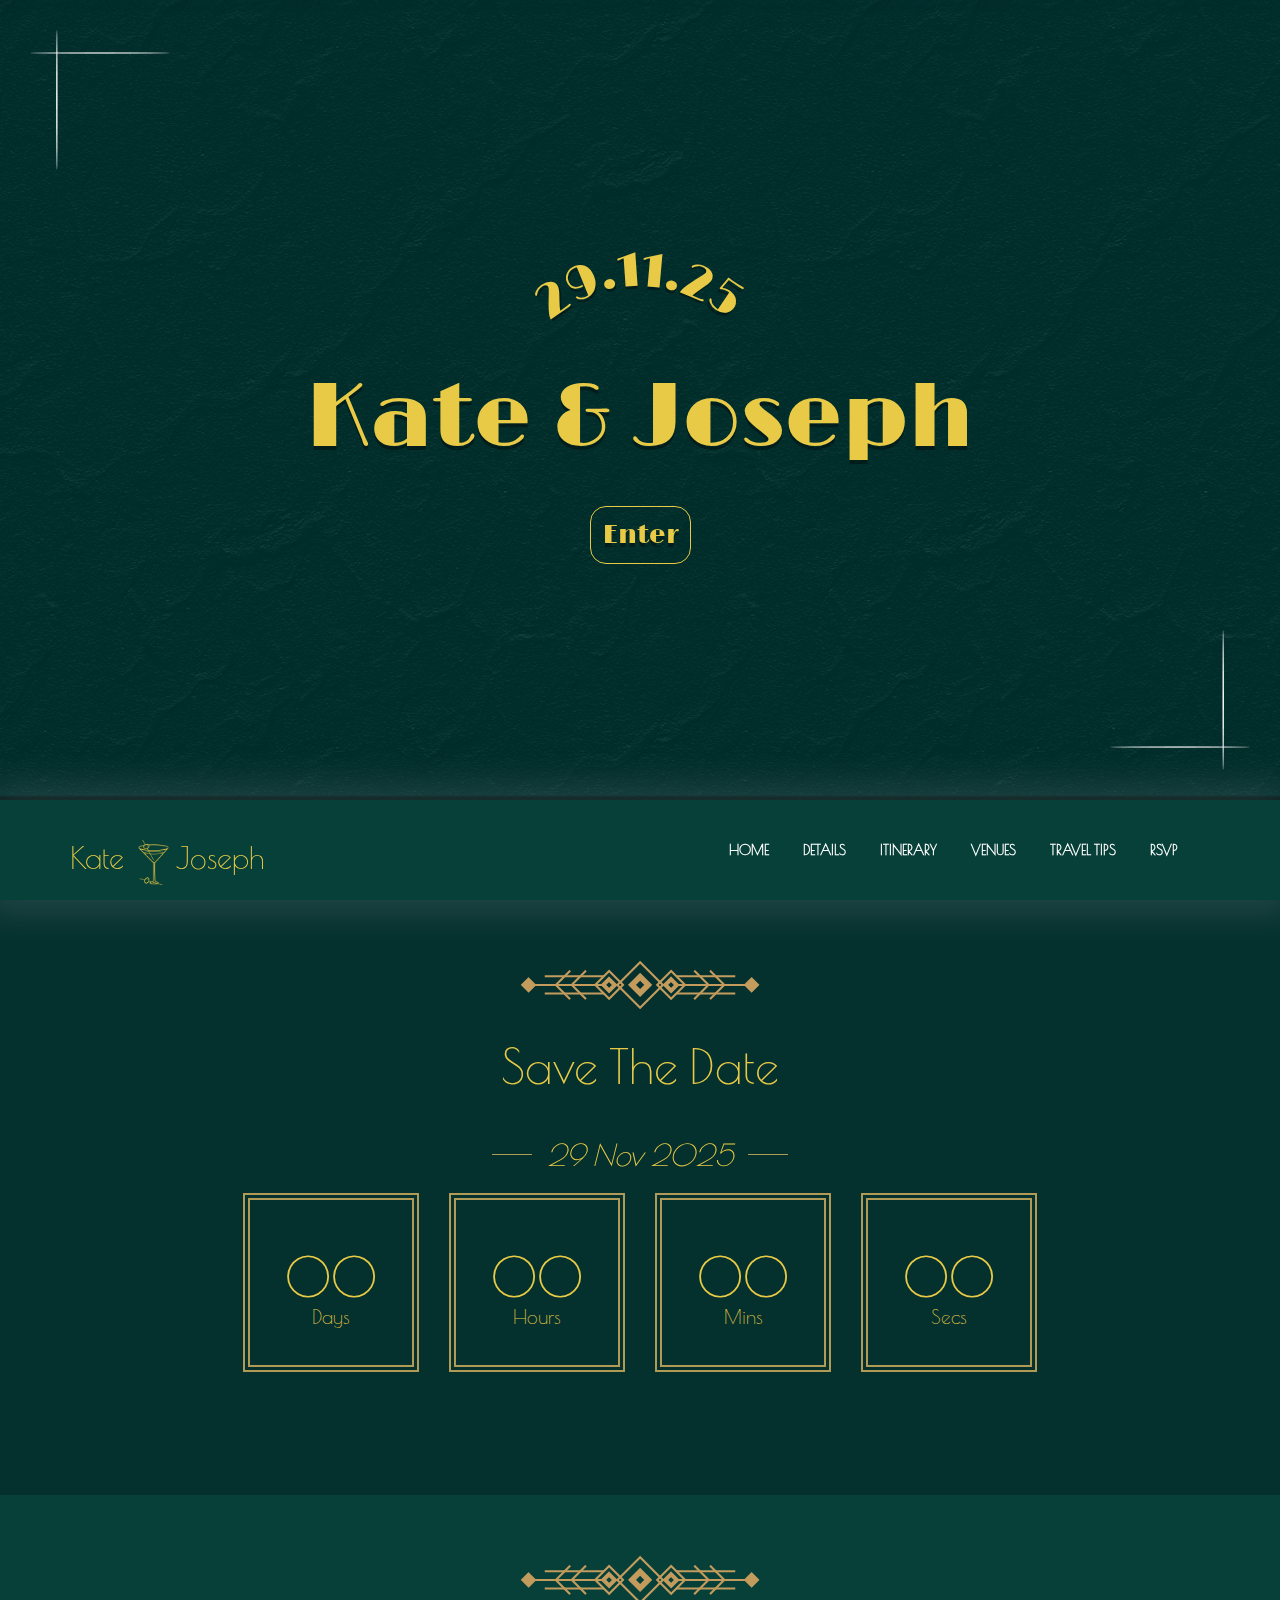
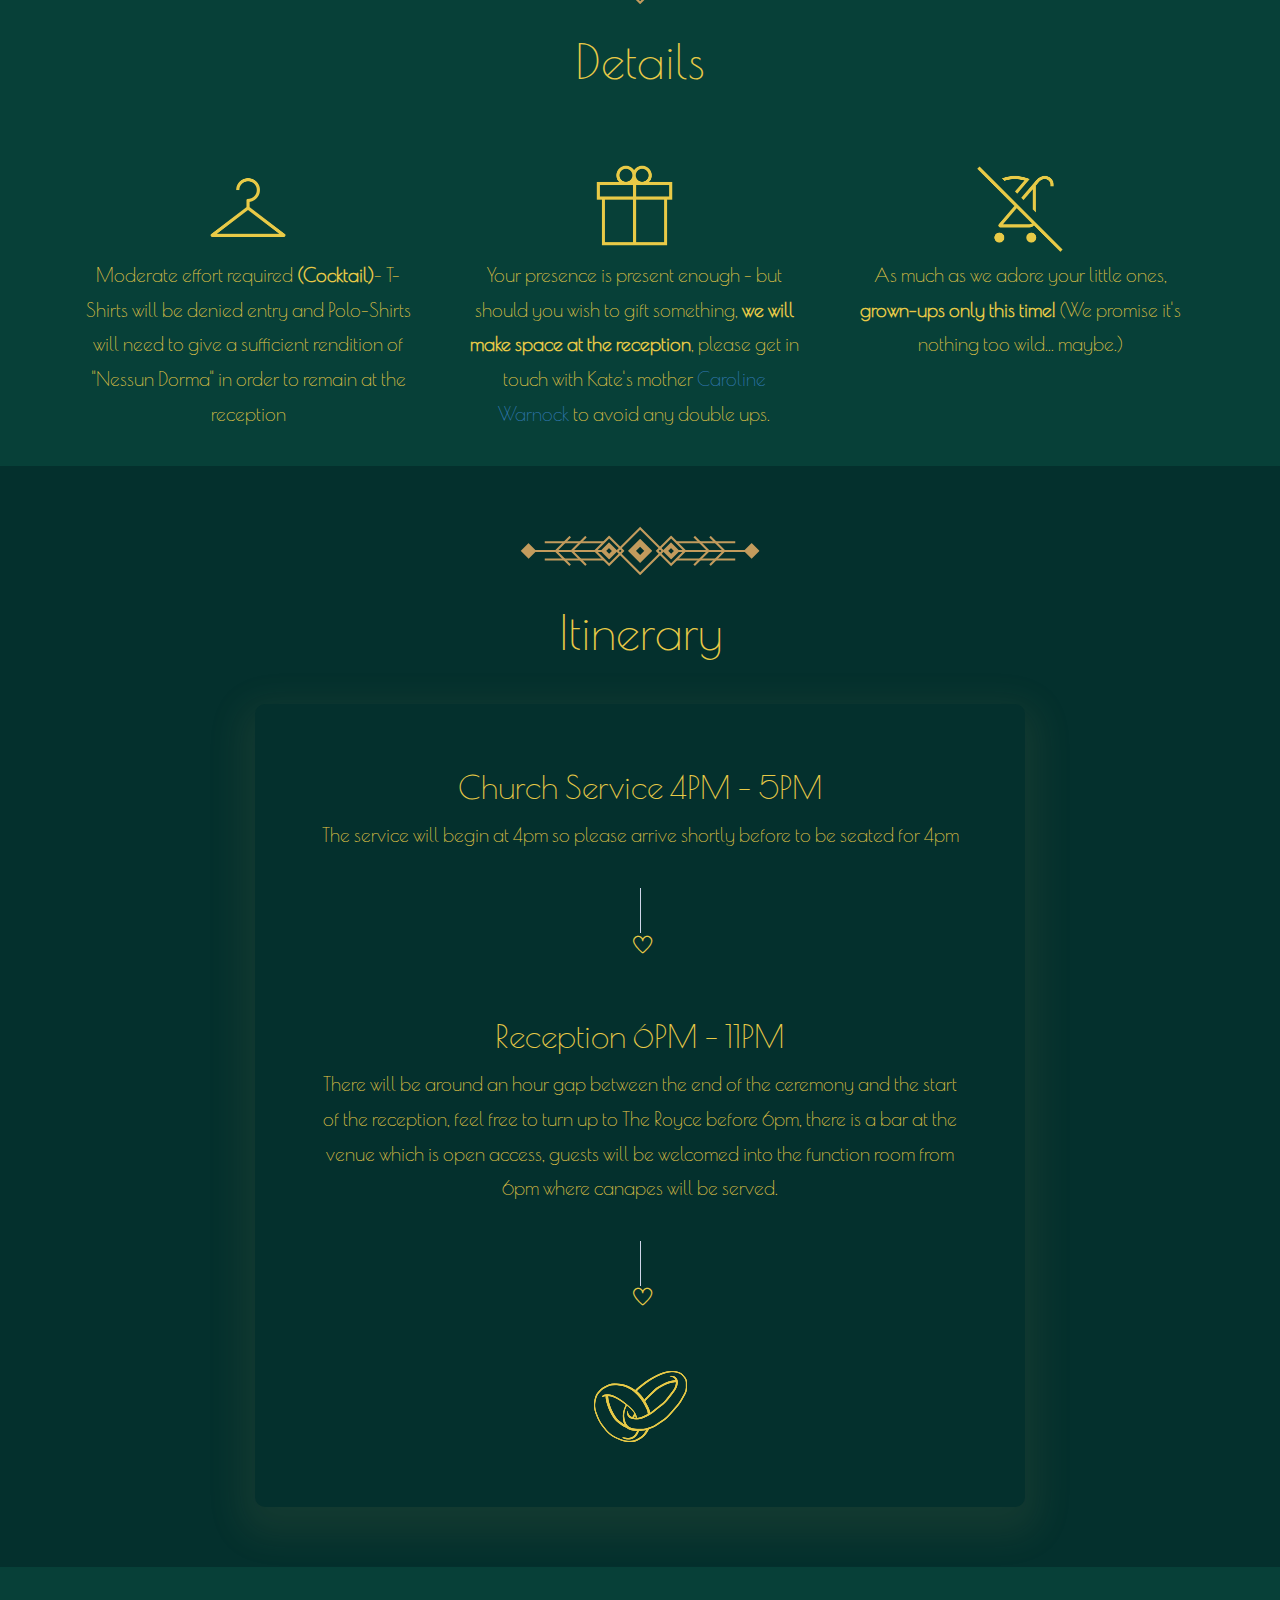
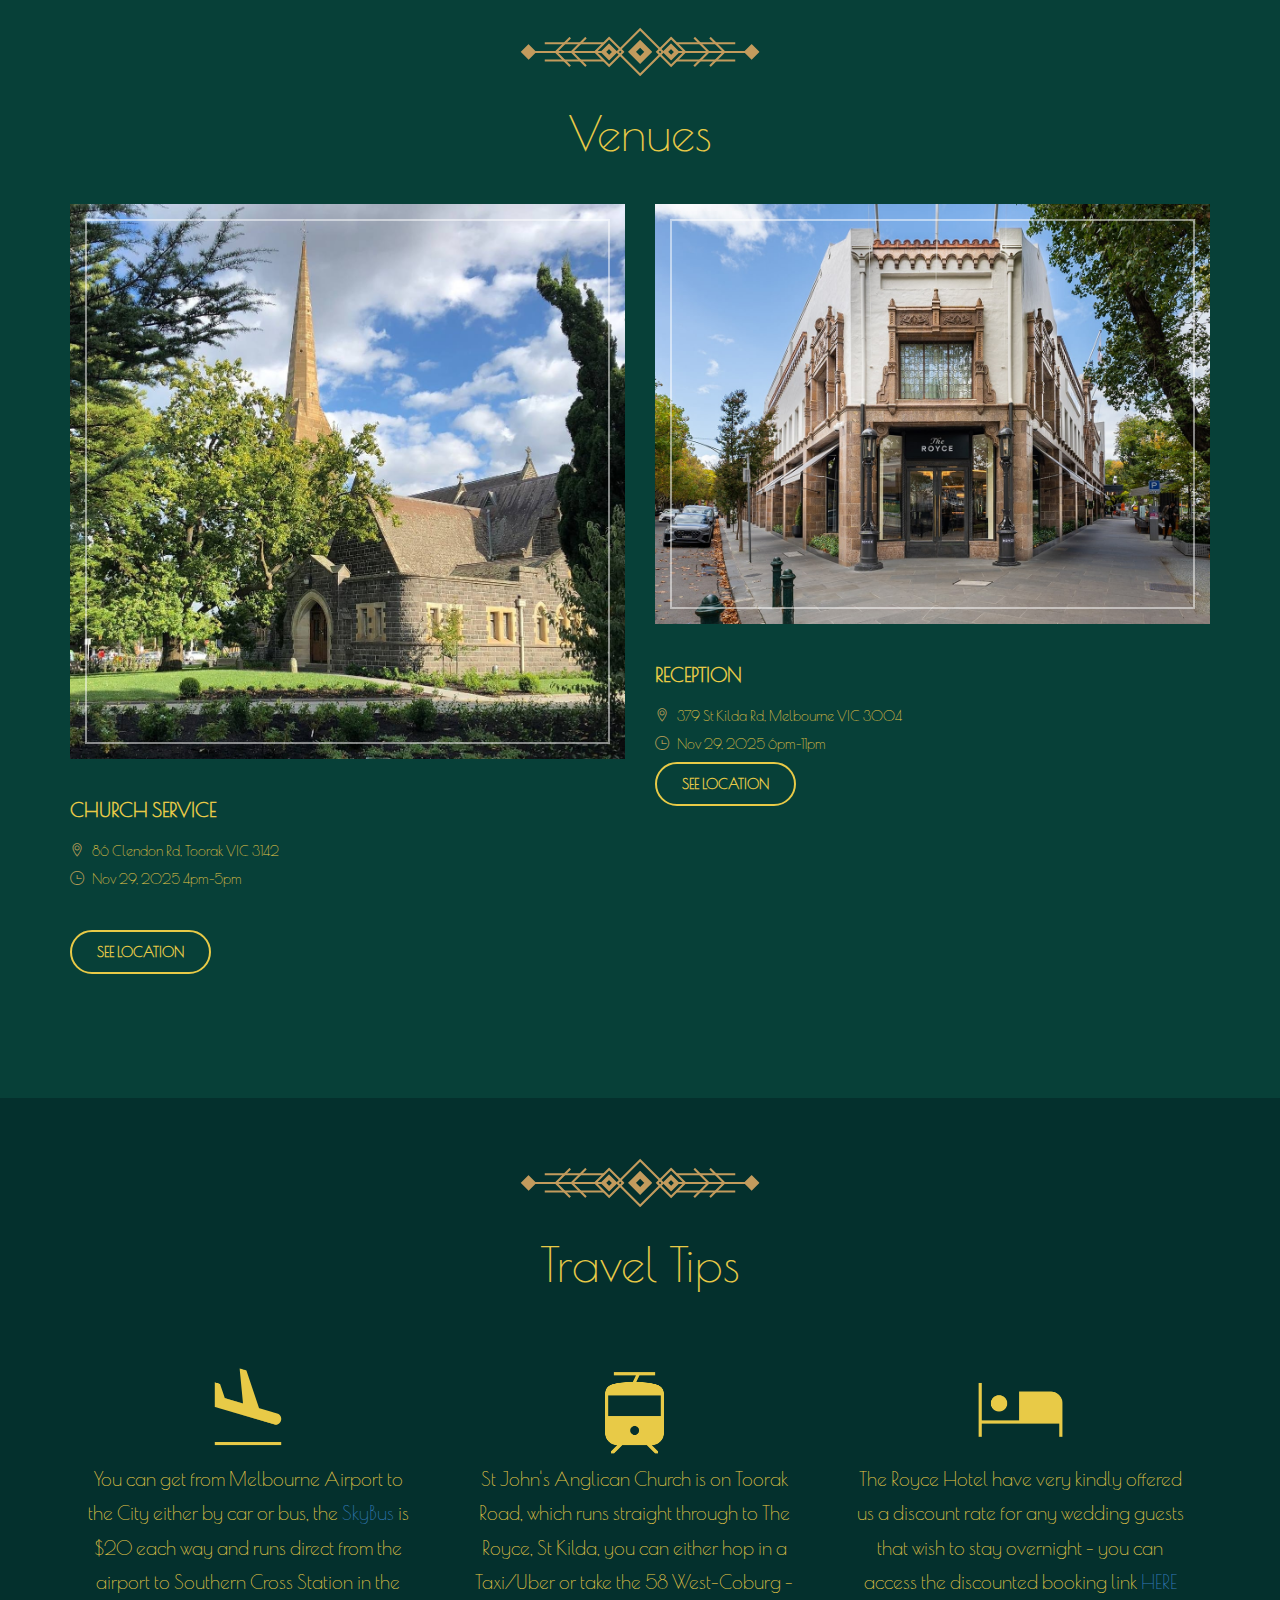
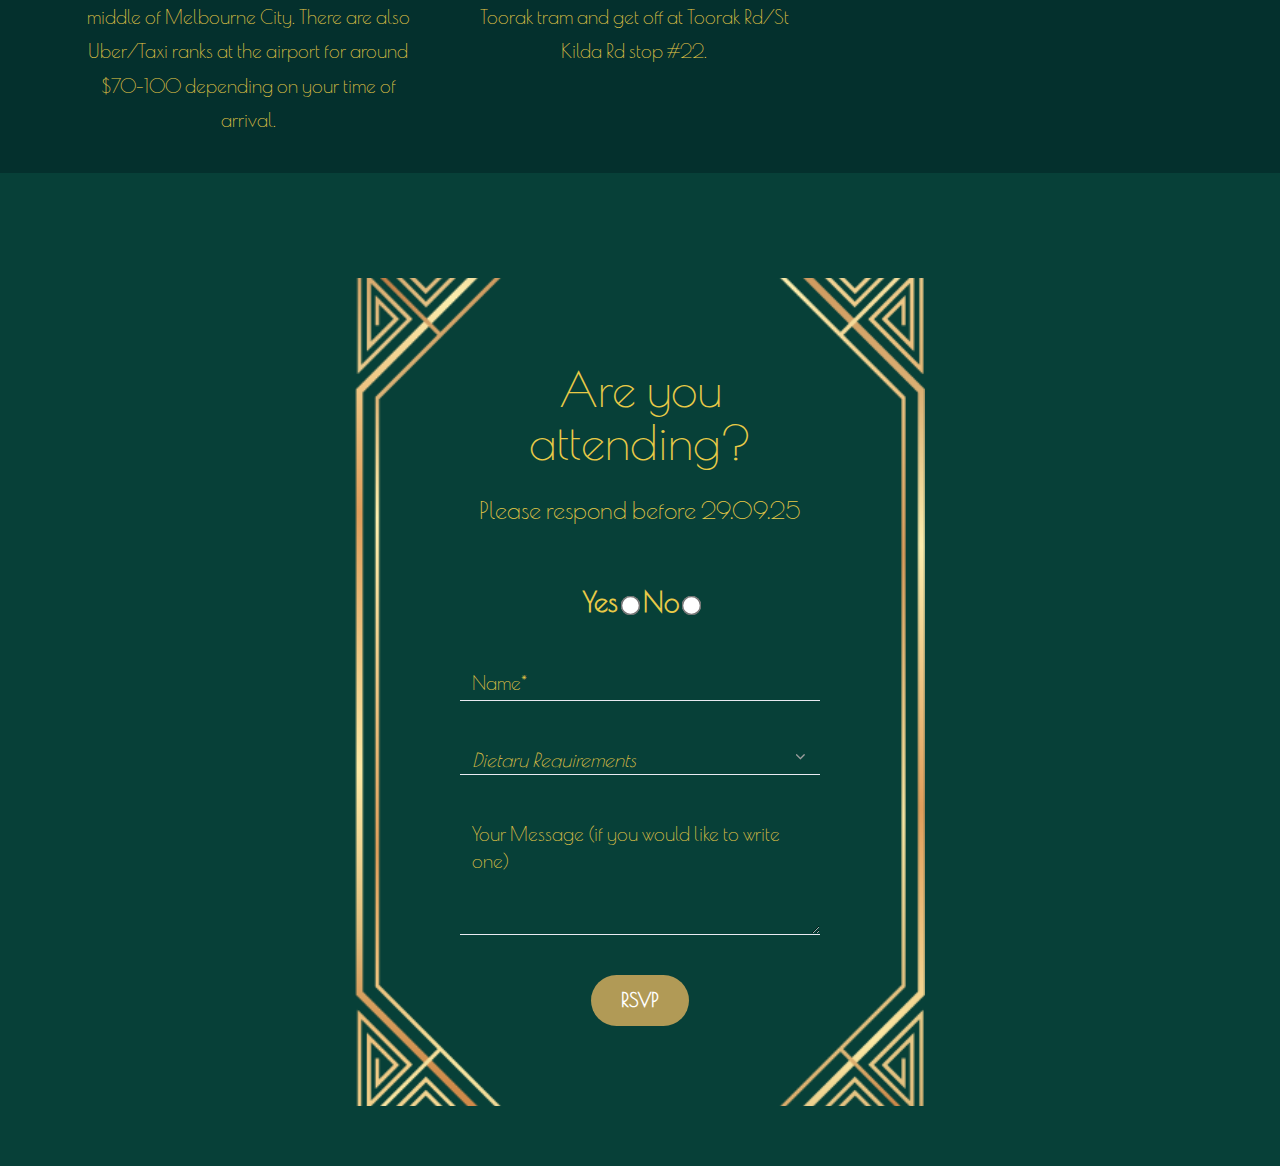
==== commit 3e841d13: "modified:   assets/css/style.css modified:   index.html" ====
--- a/index.html
+++ b/index.html
@@ -83,13 +83,13 @@
                     <div id="navbar" class="navbar-collapse collapse navbar-right navigation-holder">
                         <button class="close-navbar"><i class="ti-close"></i></button>
                         <ul class="nav navbar-nav">
-                            <li class="menu-item-has-children">
+                            <li>
                                 <a href="#Home">Home</a>
                             </li>
                             <li><a href="#Details">Details</a></li>
                             <li><a href="#Itinerary">Itinerary</a></li>
                             <li><a href="#Venues">Venues</a></li>
-                            <li><a href="#Travel Tips">Travel Tips</a></li>
+                            <li><a href="#TravelTips">Travel Tips</a></li>
 
                             <li><a href="#rsvp">RSVP</a></li>
                         </ul>
@@ -124,28 +124,20 @@
 
                 <!-- start gift-registry-section -->
 
-                <section class="gift-registry-section section-padding">
+                <section name="Details" class="gift-registry-section section-padding">
                     <div class="container">
                       <div class="row details justify-content-center"> <div class="col col-lg-6 col-lg-offset-3"> <div class="section-title-s2"> <h2>Details</h2> </div> </div> </div>
                       <div class="row justify-content-center">
                         <div class="col-md-4 grid">
                           <img src="assets/images/hanger.png" alt="Image 1">
+                          <p>Moderate effort required <b>(Cocktail)</b>- T-Shirts will be denied entry and Polo-Shirts will need to give a sufficient rendition of "Nessun Dorma" in order to remain at the reception </p>
                         </div>
                         <div class="col-md-4 grid">
                           <img src="assets/images/gift.png" alt="Image 3">
+                          <p>Your presence is present enough - but should you wish to gift something, <b>we will make space at the reception</b>, please get in touch with Kate's mother <a href="mailto:">Caroline Warnock</a> to avoid any double ups.</p>
                         </div>
                         <div class="col-md-4 grid">
                           <img src="assets/images/stroller.png" alt="Image 5">
-                        </div>
-                      </div>
-                      <div class="row justify-content-center">
-                        <div class="col-md-4 grid">
-                          <p>Moderate effort required <b>(Cocktail)</b>- T-Shirts will be denied entry and Polo-Shirts will need to give a sufficient rendition of "Nessun Dorma" in order to remain at the reception </p>
-                        </div>
-                        <div class="col-md-4 grid">
-                          <p>Your presence is present enough - but should you wish to gift something, <b>we will make space at the reception</b>, please get in touch with Kate's mother <a href="mailto:">Caroline Warnock</a> to avoid any double ups.</p>
-                        </div>
-                        <div class="col-md-4 grid">
                           <p>As much as we adore your little ones, <b>grown-ups only this time!</b> (We promise it's nothing too wild... maybe.)</p>
                         </div>
                       </div>
@@ -232,29 +224,24 @@
 
         <!-- start gift-registry-section -->
 
-        <section class="gift-registry-section section-padding" style="background-color: #04302D;">
+        <section id="TravelTips"class="gift-registry-section section-padding" style="background-color: #04302D;">
             <div class="container">
               <div class="row details justify-content-center"> <div class="col col-lg-6 col-lg-offset-3"> <div class="section-title-s2"> <h2>Travel Tips</h2> </div> </div> </div>
               <div class="row justify-content-center">
                 <div class="col-md-4 grid">
                   <img src="assets/images/plane.png" alt="Image 1">
+                  <p>You can get from Melbourne Airport to the City either by car or bus, the <a href="https://www.skybus.com.au/">SkyBus</a> is $20 each way and runs direct from the airport to Southern Cross Station in the middle of Melbourne City. There are also Uber/Taxi ranks at the airport for around $70-100 depending on your time of arrival.</p>
+
                 </div>
                 <div class="col-md-4 grid">
                   <img src="assets/images/tram.png" alt="Image 3">
+                  <p>St John's Anglican Church is on Toorak Road, which runs straight through to The Royce, St Kilda, you can either hop in a Taxi/Uber or take the 58 West-Coburg - Toorak tram and get off at Toorak Rd/St Kilda Rd stop #22.  </p>
+
                 </div>
                 <div class="col-md-4 grid">
                   <img src="assets/images/hotel.png" alt="Image 5">
-                </div>
-              </div>
-              <div class="row justify-content-center">
-                <div class="col-md-4 grid">
-                  <p>You can get from Melbourne Airport to the City either by car or bus, the <a href="https://www.skybus.com.au/">SkyBus</a> is $20 each way and runs direct from the airport to Southern Cross Station in the middle of Melbourne City. There are also Uber/Taxi ranks at the airport for around $70-100 depending on your time of arrival.</p>
-                </div>
-                <div class="col-md-4 grid">
-                  <p>St John's Anglican Church is on Toorak Road, which runs straight through to The Royce, St Kilda, you can either hop in a Taxi/Uber or take the 58 West-Coburg - Toorak tram and get off at Toorak Rd/St Kilda Rd stop #22.  </p>
-                </div>
-                <div class="col-md-4 grid">
                   <p>The Royce Hotel have very kindly offered us a discount rate for any wedding guests that wish to stay overnight - you can access the discounted booking link <a>HERE</a></p>
+
                 </div>
               </div>
             </div>
@@ -269,11 +256,9 @@
                     <div class="col col-xs-12">
                         <div class="rspv-form">
                             <h3>Are you attending?</h3>
-                            <p>Please kindly response before [ROYCE NUMBERS DEADLINE]</p>
-                            <div class="left-flower"></div>
-                            <div class="right-flower"></div>
+                            <p>Please respond before 29.09.25</p>
                             <form id="rsvp-form" class="clearfix form validate-rsvp-form row" method="POST" action="https://formspree.io/f/mldeepda">
-                                <div>
+                                <div style="text-align: center; font-size: 1.75rem;">
                                     <label for="attending-yes">Yes</label>
                                     <input type="radio" id="attending-yes" name="attending" value="yes" required>
                                     <label for="attending-no">No</label>
--- a/assets/css/style.css
+++ b/assets/css/style.css
@@ -252,7 +252,7 @@
   font-size: 3rem;
   color: #E8CA47;
   margin: 0;
-  padding-top: 1.1em;
+  padding-top: 5rem;
   text-transform: capitalize;
   position: relative;
 }
@@ -1004,8 +1004,7 @@
 @media (max-width: 991px) {
   .site-header #navbar > ul > li a {
     display: block;
-    font-size: 14px;
-    font-size: 0.875rem;
+    font-size: 1.75rem;
   }
   .site-header #navbar > ul > li .sub-menu li {
     border-bottom: 1px solid #e6e6e6;
@@ -1767,7 +1766,9 @@
   height: 179px;
   float: left;
   display: table;
-  border: 2px solid #b19a56;
+  border: 1px solid #b19a56;
+  border-style: double;
+  border-width: 7px;
 }
 
 @media (max-width: 991px) {
@@ -2046,7 +2047,7 @@
   background-image: url("../images/border.png"); /* Replace with your ornament's path */
   background-repeat: no-repeat;
   background-position: center; /* Adjust as needed */
-  background-size: contain; /* Adjust as needed */
+  background-size: cover; /* Adjust as needed */
   padding: 65px 120px; /* Add padding to create space for the ornament */
 
 }
@@ -2087,6 +2088,7 @@
 .rsvp-section h3,
 .rsvp-section p {
   position: relative;
+  padding-top: 20px;
 }
 
 .rsvp-section h3 {
@@ -2105,8 +2107,8 @@
 
 .rsvp-section p {
   font-size: 14px;
-  font-size: 0.875rem;
-  font-style: italic;
+  font-size: 1.5rem;
+  font-style: bold;
   margin: 0;
 }
 
@@ -2183,6 +2185,24 @@
   font-family: "Poiret One", sans-serif;
 }
 
+
+
+input[type="radio"] {
+  transform: scale(1.5); /* Adjust the scale factor as needed */
+}
+
+input[type="radio"]::before {
+  border-radius: 50%;
+  transform: scale(0);
+  transition: 120ms transform ease-in-out;
+  box-shadow: inset 1em 1em var(--form-control-color);
+}
+
+input[type="radio"]:checked {
+  accent-color: #e8ca47;
+}
+
+
 /*--------------------------------------------------------------
 #1.4	gift-registry-section 
 --------------------------------------------------------------*/
@@ -2199,6 +2219,7 @@
  image and text vertically */
   text-align: center;
   padding: 25px;
+  max-width: 33%;
 }
 
 .gift-registry-section img {
@@ -2215,12 +2236,14 @@
 @media (min-width: 768px) {
   .gift-registry-section .grid {
     width: 33.33%; /* Distribute columns evenly */
+    display: flex;
   }
 }
 
 /* Adjust for smaller screens if needed */
-@media (max-width: 767px) {
+@media (max-width: 1024px) {
   .gift-registry-section .grid {
+    display: contents;
     width: 100%; /* Stack columns vertically */
   }
 }
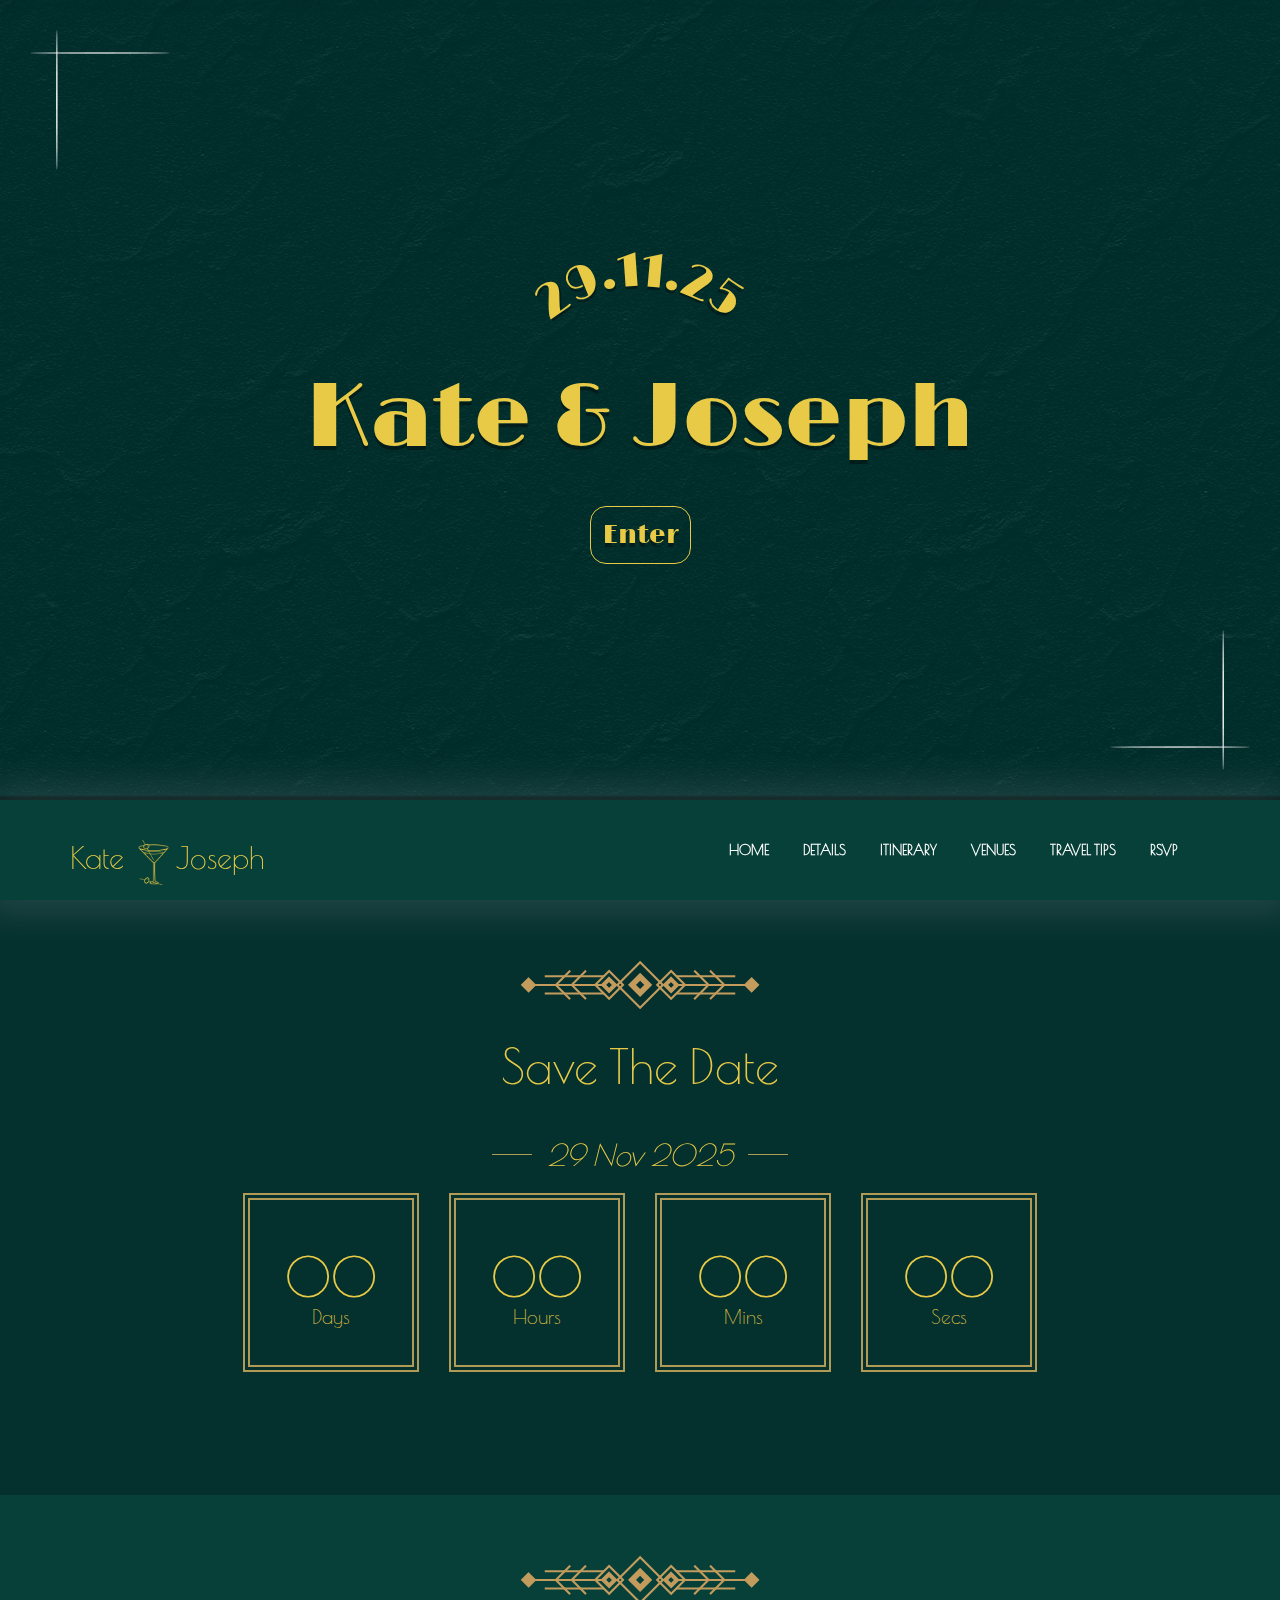
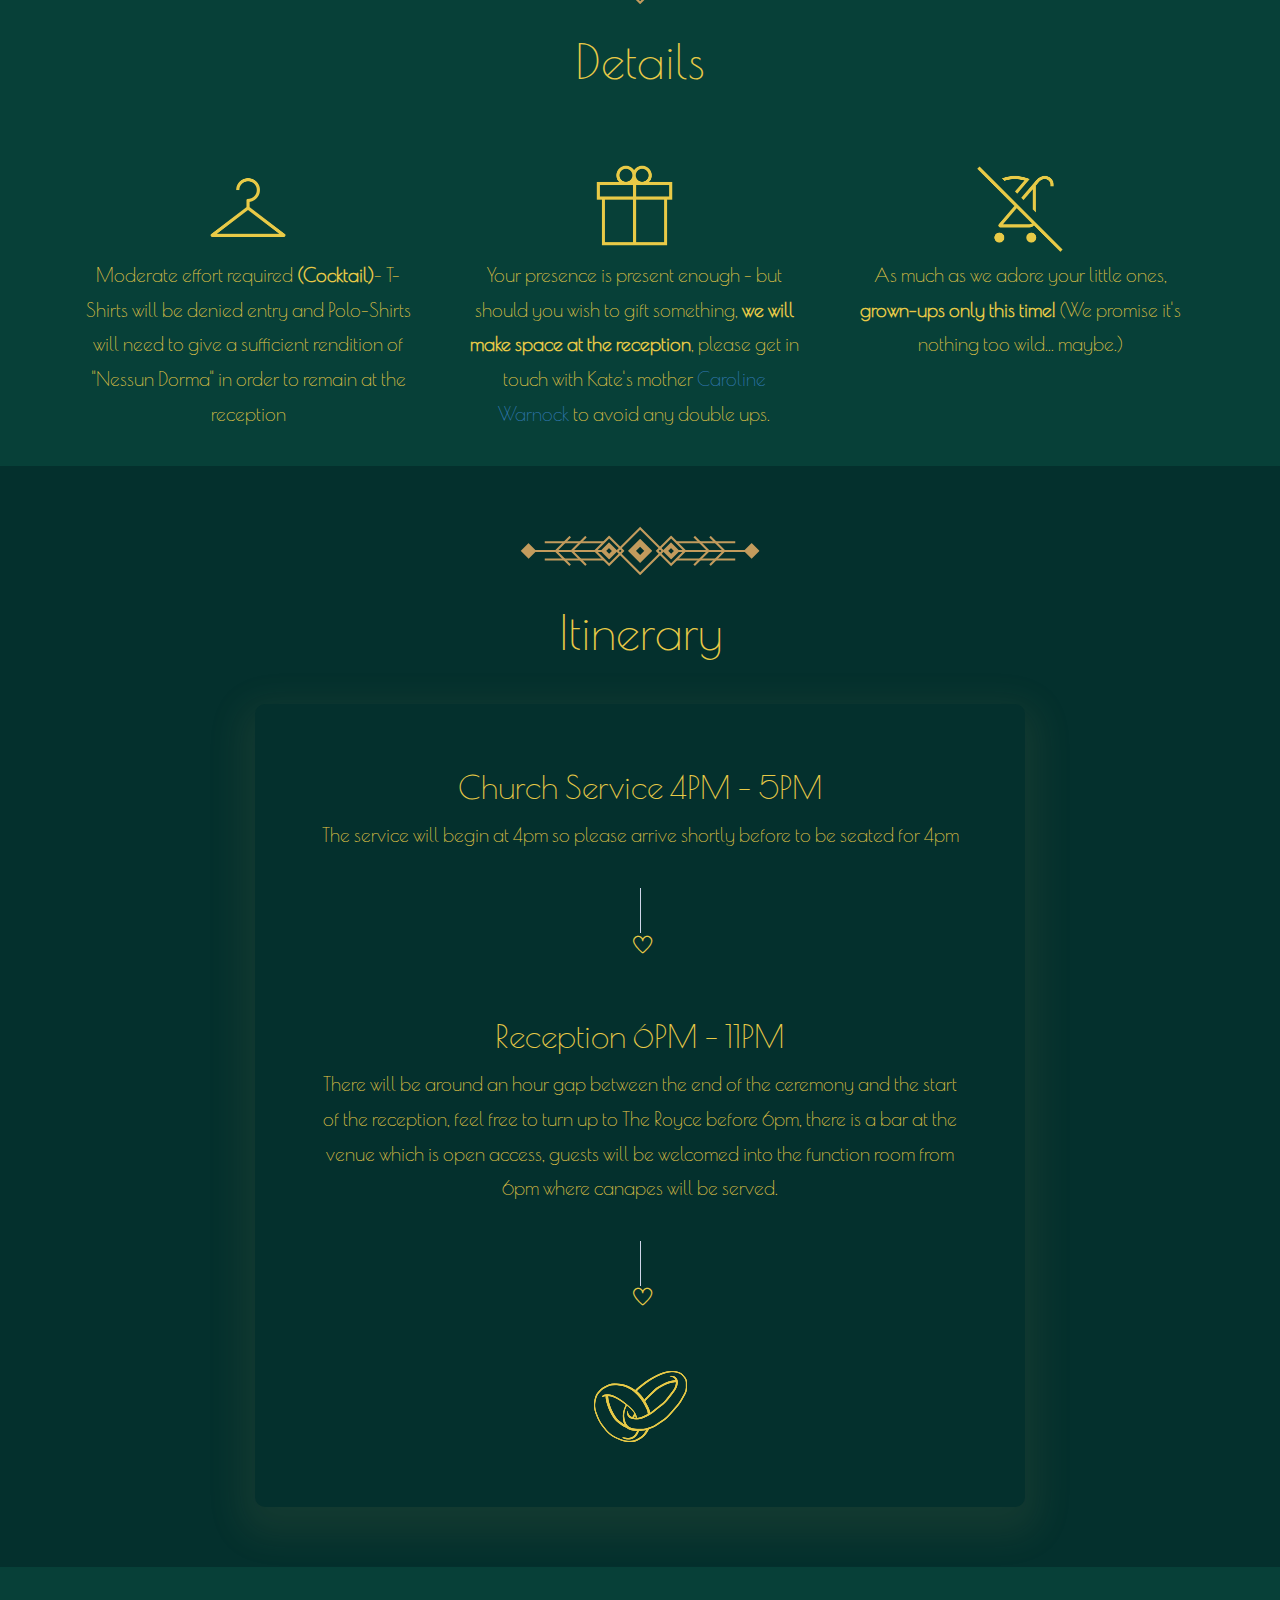
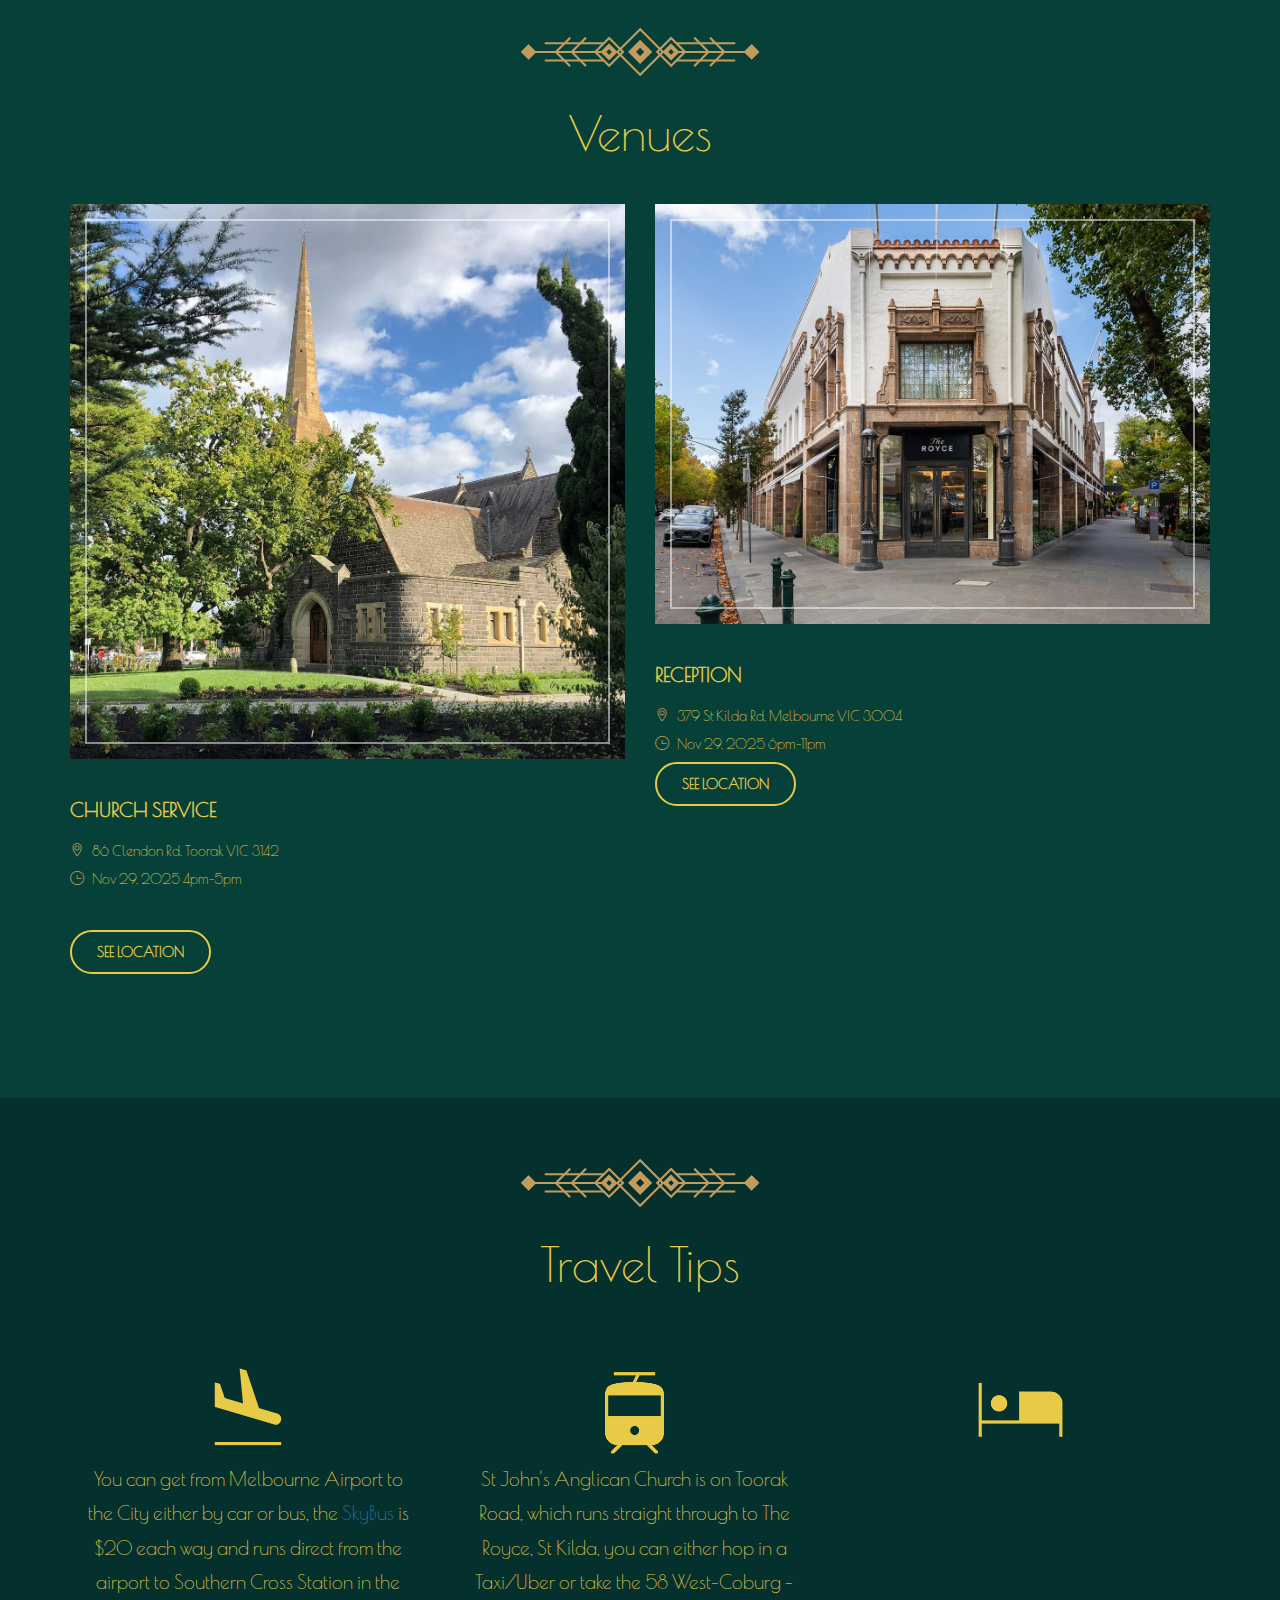
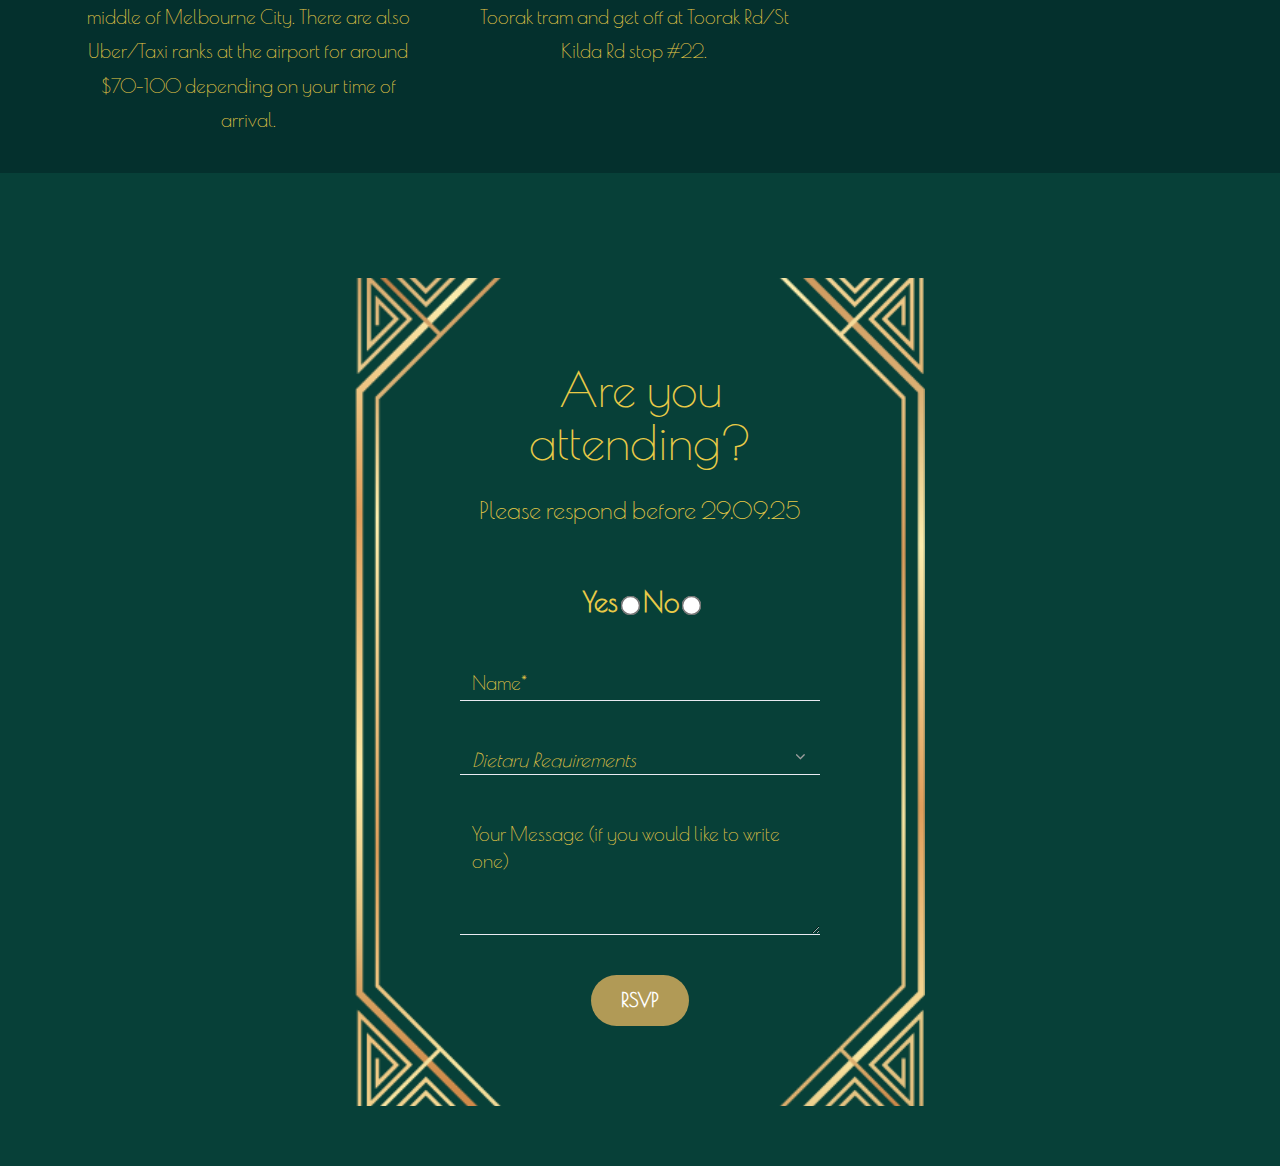
==== commit 77a926f3: "Update index.html" ====
--- a/index.html
+++ b/index.html
@@ -240,7 +240,7 @@
                 </div>
                 <div class="col-md-4 grid">
                   <img src="assets/images/hotel.png" alt="Image 5">
-                  <p>The Royce Hotel have very kindly offered us a discount rate for any wedding guests that wish to stay overnight - you can access the discounted booking link <a>HERE</a></p>
+                  <p></p>
 
                 </div>
               </div>
